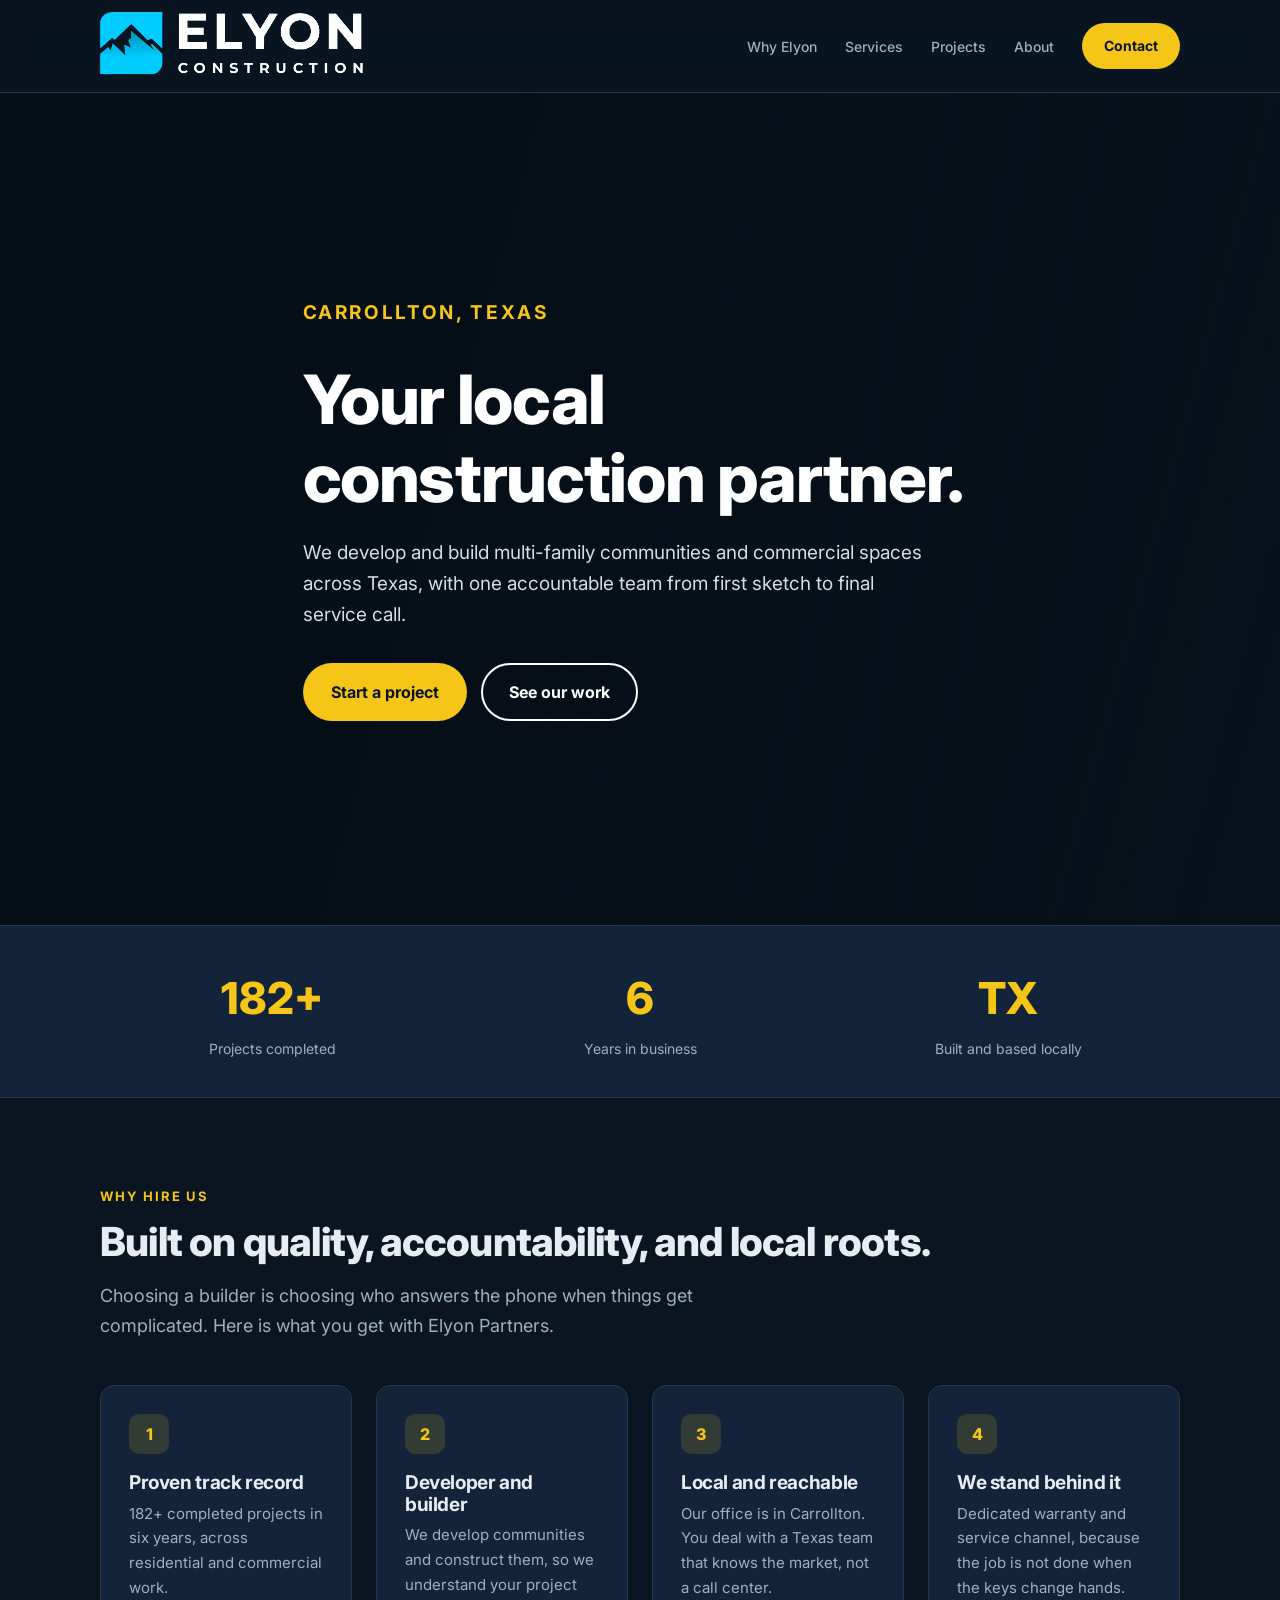
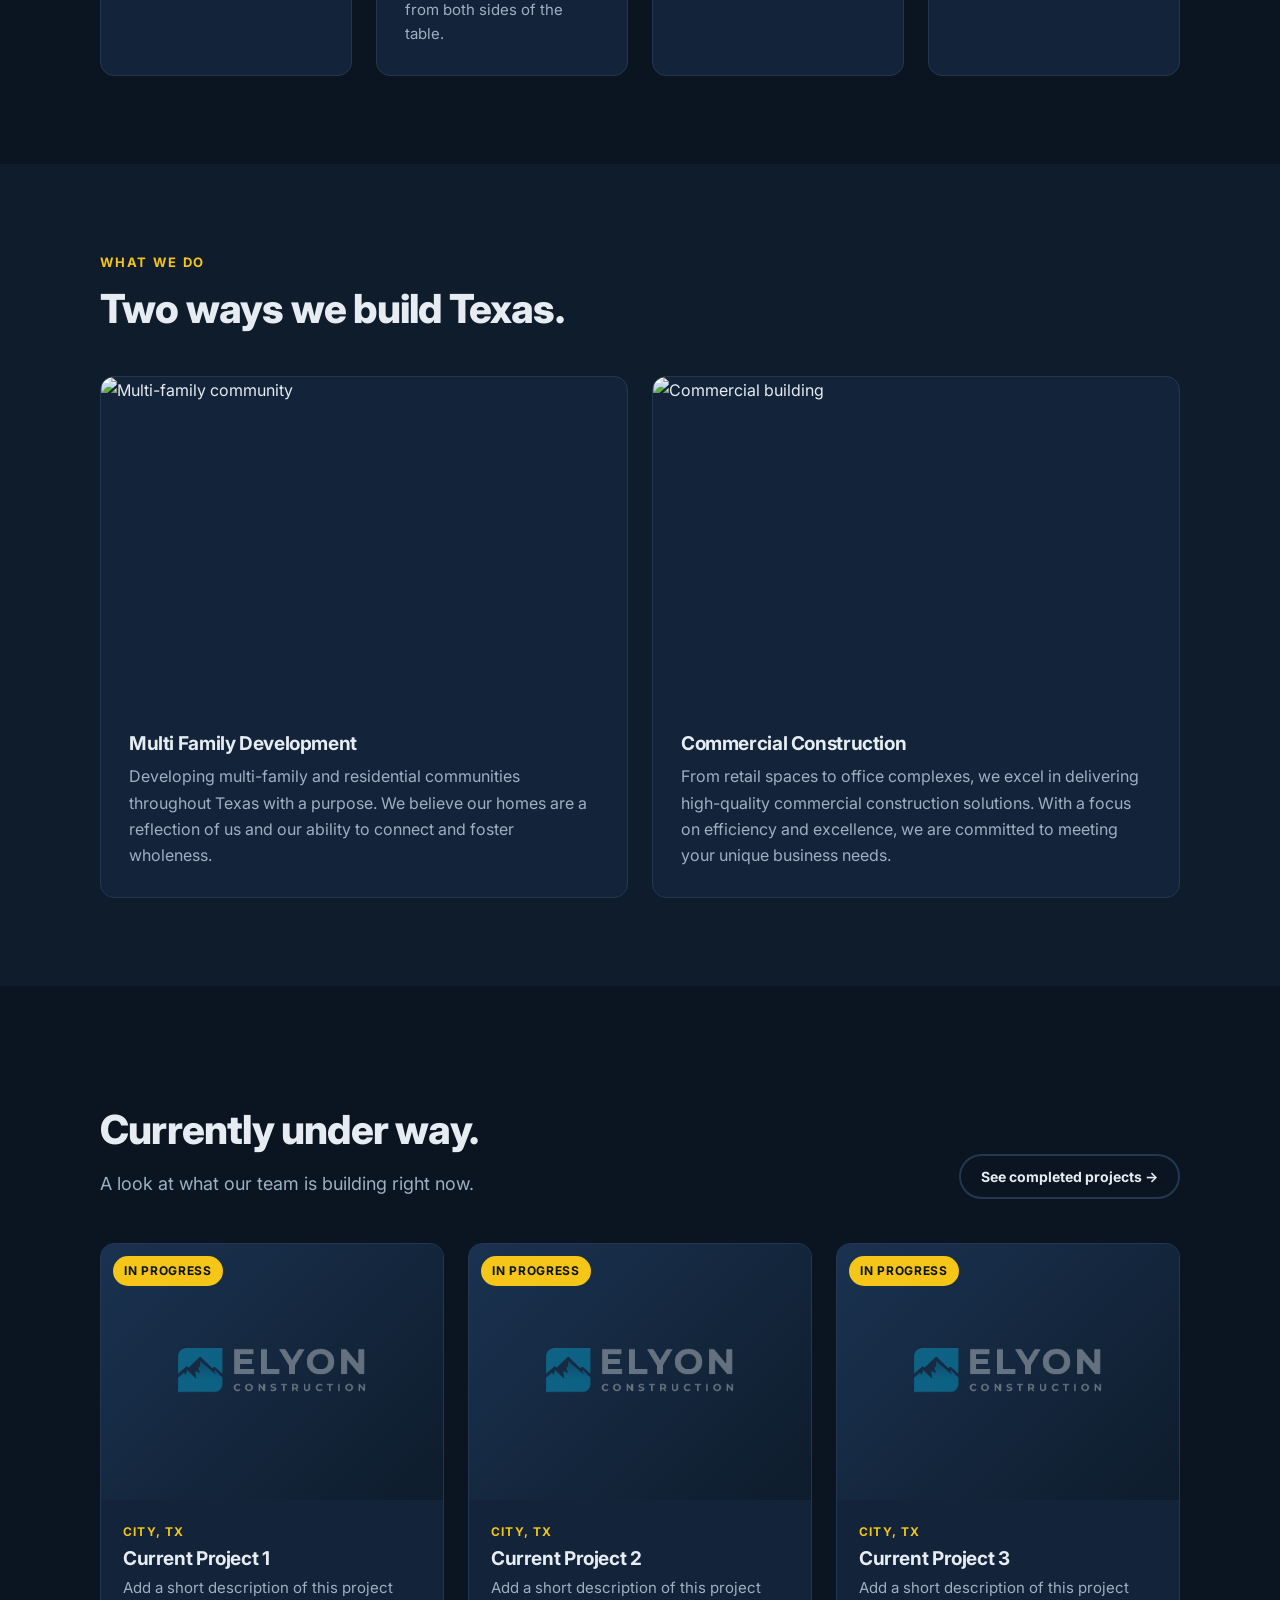
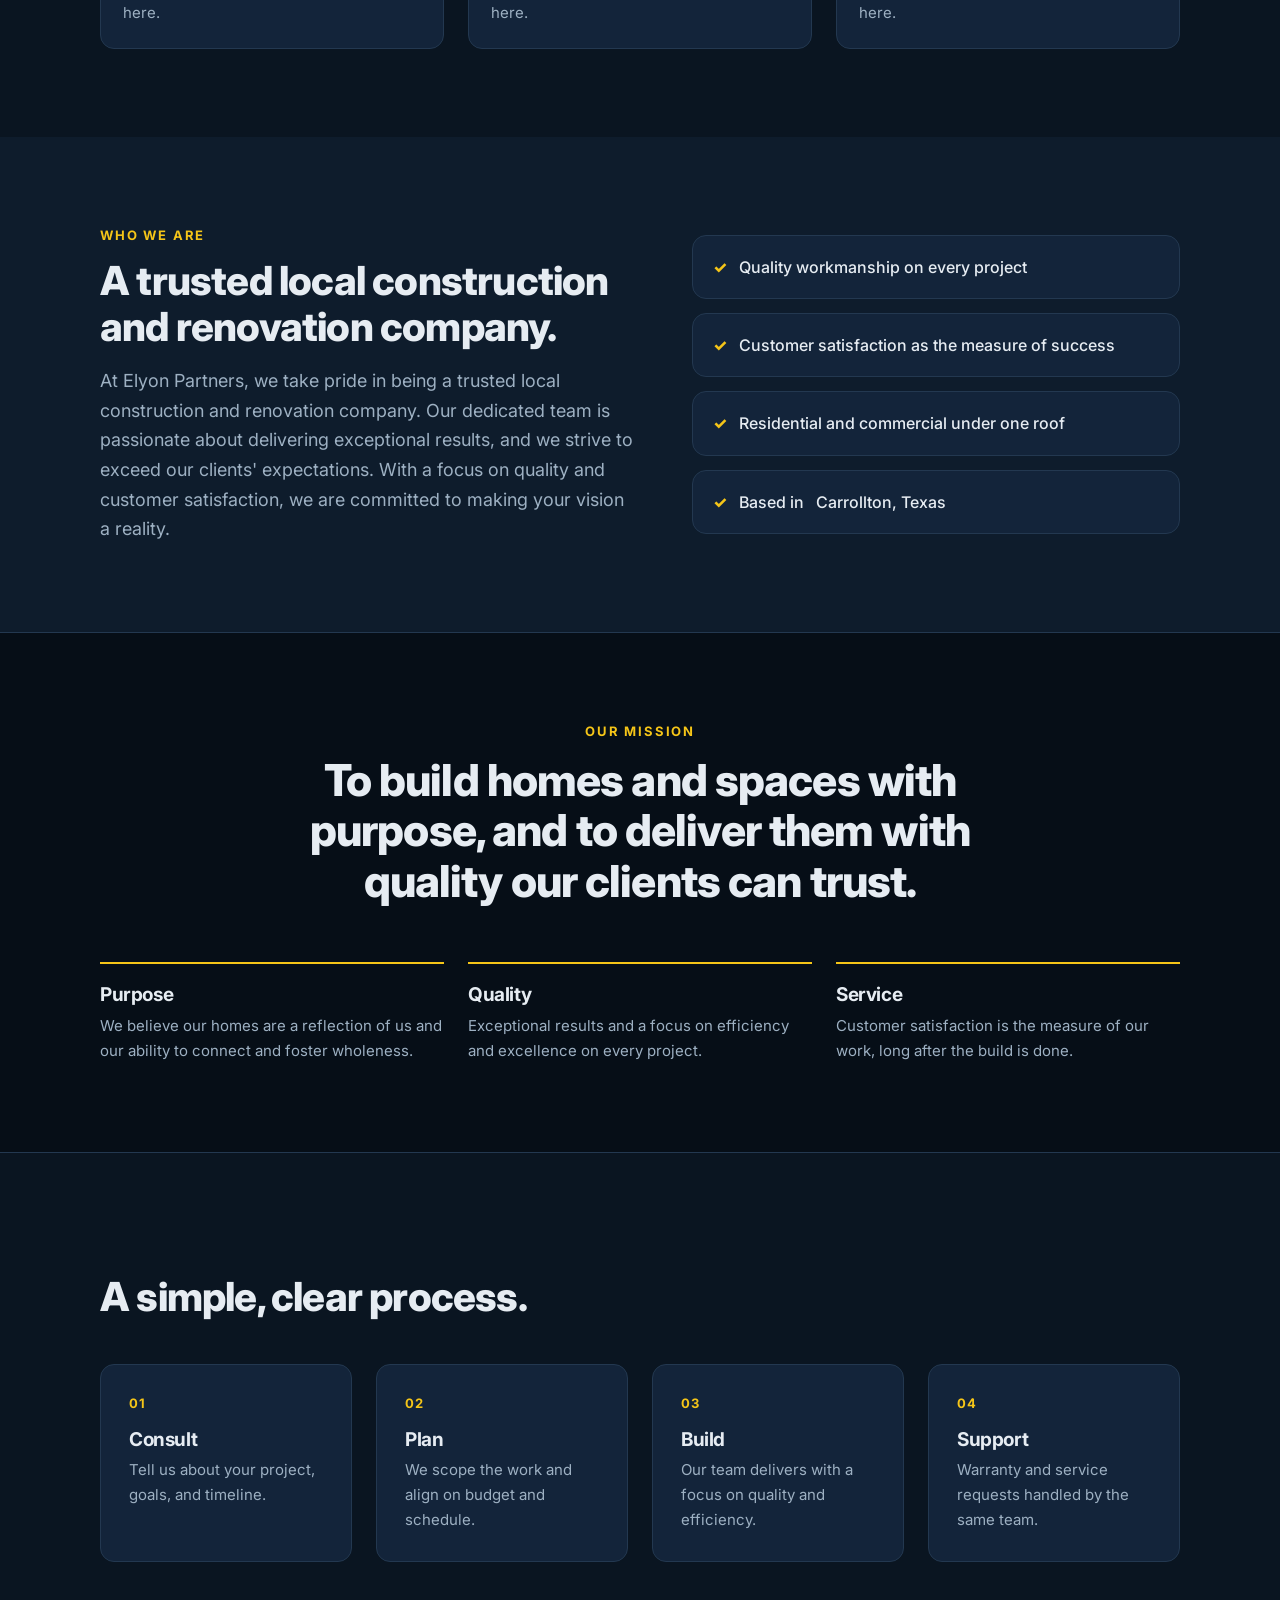
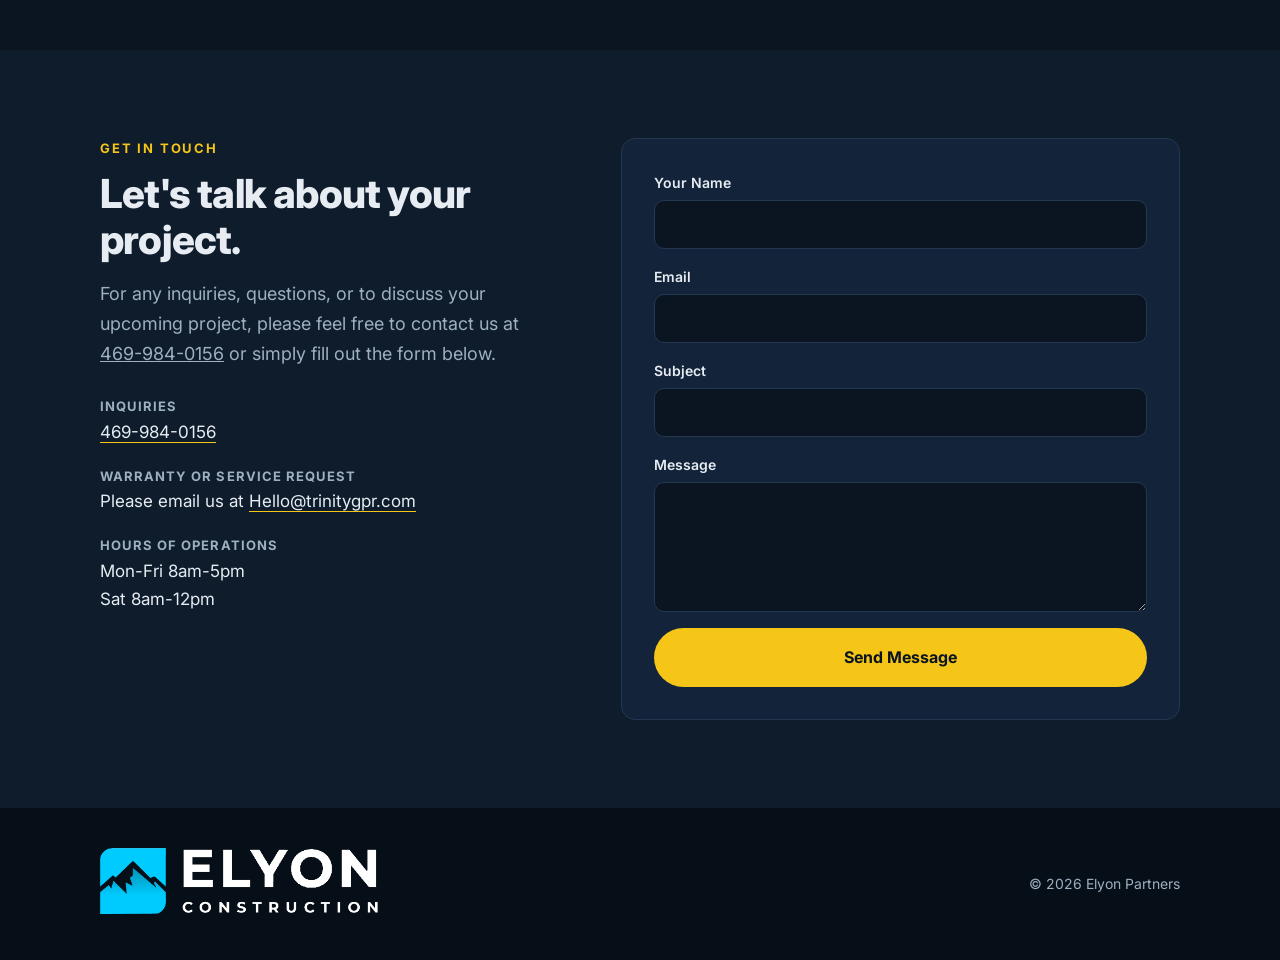
==== index.html @ ded453ad "Add files via upload" ====
<!doctype html>
<html lang="en">
<head>
<meta charset="utf-8">
<meta name="viewport" content="width=device-width, initial-scale=1">
<title>Elyon Partners | Plano, TX</title>
<meta name="description" content="Elyon Partners builds and develops multi-family communities and commercial projects across Texas. Local, accountable, and hands-on from first sketch to final service call.">
<link rel="preconnect" href="https://fonts.googleapis.com">
<link rel="preconnect" href="https://fonts.gstatic.com" crossorigin>
<link href="https://fonts.googleapis.com/css2?family=Inter:wght@400;500;600;700;800&display=swap" rel="stylesheet">
<link rel="stylesheet" href="styles.css">
</head>
<body>
<script>document.documentElement.classList.add("js")</script>

<header>
  <nav class="wrap" aria-label="Main">
    <a class="logo" href="#top"><img src="logo.png" alt="Elyon Partners"></a>
    <ul>
      <li><a href="#why">Why Elyon</a></li>
      <li><a href="#services">Services</a></li>
      <li><a href="#projects">Projects</a></li>
      <li><a href="#about">About</a></li>
      <li><a class="btn btn-primary" href="#contact">Contact</a></li>
    </ul>
  </nav>
</header>

<main id="top">
  <section class="hero" aria-labelledby="h1">
    <div class="wrap">
      <p class="eyebrow" style="color:var(--accent)"><span data-site="location">Carrollton, Texas</span></p>
      <h1 id="h1">Your local construction partner.</h1>
      <p>We develop and build multi-family communities and commercial spaces across Texas, with one accountable team from first sketch to final service call.</p>
      <div class="btns">
        <a class="btn btn-primary" href="#contact">Start a project</a>
        <a class="btn btn-ghost" href="#projects">See our work</a>
      </div>
    </div>
  </section>

  <div class="stats">
    <div class="wrap">
      <div><b data-count="182" data-suffix="+">182+</b><span>Projects completed</span></div>
      <div><b data-count="6">6</b><span>Years in business</span></div>
      <div><b>TX</b><span>Built and based locally</span></div>
    </div>
  </div>

  <section id="why" aria-labelledby="why-h">
    <div class="wrap">
      <p class="eyebrow reveal">Why hire us</p>
      <h2 class="reveal" id="why-h">Built on quality, accountability, and local roots.</h2>
      <p class="lead reveal">Choosing a builder is choosing who answers the phone when things get complicated. Here is what you get with Elyon Partners.</p>
      <div class="grid g4">
        <article class="card reveal"><div class="n">1</div><h3>Proven track record</h3><p>182+ completed projects in six years, across residential and commercial work.</p></article>
        <article class="card reveal"><div class="n">2</div><h3>Developer and builder</h3><p>We develop communities and construct them, so we understand your project from both sides of the table.</p></article>
        <article class="card reveal"><div class="n">3</div><h3>Local and reachable</h3><p>Our office is in <span data-site="city">Carrollton</span>. You deal with a Texas team that knows the market, not a call center.</p></article>
        <article class="card reveal"><div class="n">4</div><h3>We stand behind it</h3><p>Dedicated warranty and service channel, because the job is not done when the keys change hands.</p></article>
      </div>
    </div>
  </section>

  <section id="services" class="soft" aria-labelledby="svc-h">
    <div class="wrap">
      <p class="eyebrow reveal">What we do</p>
      <h2 class="reveal" id="svc-h">Two ways we build Texas.</h2>
      <div class="grid g2">
        <article class="svc reveal">
          <figure><img src="images/service-multifamily.jpg" alt="Multi-family community" loading="lazy"></figure>
          <div><h3>Multi Family Development</h3><p>Developing multi-family and residential communities throughout Texas with a purpose. We believe our homes are a reflection of us and our ability to connect and foster wholeness.</p></div>
        </article>
        <article class="svc reveal">
          <figure><img src="images/service-commercial.jpg" alt="Commercial building" loading="lazy"></figure>
          <div><h3>Commercial Construction</h3><p>From retail spaces to office complexes, we excel in delivering high-quality commercial construction solutions. With a focus on efficiency and excellence, we are committed to meeting your unique business needs.</p></div>
        </article>
      </div>
    </div>
  </section>

  <section id="projects" aria-labelledby="proj-h">
    <div class="wrap">
      <div class="sec-head">
        <div>
          <p class="eyebrow reveal">Our projects</p>
          <h2 class="reveal" id="proj-h">Currently under way.</h2>
          <p class="lead reveal">A look at what our team is building right now.</p>
        </div>
        <a class="btn btn-sm reveal" href="projects.html">See completed projects &rarr;</a>
      </div>
      <div class="proj-grid" id="current-projects"></div>
    </div>
  </section>

  <section id="about" class="soft" aria-labelledby="about-h">
    <div class="wrap about">
      <div>
        <p class="eyebrow reveal">Who we are</p>
        <h2 class="reveal" id="about-h">A trusted local construction and renovation company.</h2>
        <p class="lead reveal">At Elyon Partners, we take pride in being a trusted local construction and renovation company. Our dedicated team is passionate about delivering exceptional results, and we strive to exceed our clients' expectations. With a focus on quality and customer satisfaction, we are committed to making your vision a reality.</p>
      </div>
      <ul class="checks reveal">
        <li>Quality workmanship on every project</li>
        <li>Customer satisfaction as the measure of success</li>
        <li>Residential and commercial under one roof</li>
        <li>Based in <span data-site="location">Carrollton, Texas</span></li>
      </ul>
    </div>
  </section>

  <!-- DRAFT mission copy: replace with Elyon Partners' real mission statement -->
  <section id="mission" class="mission" aria-labelledby="mission-h">
    <div class="wrap">
      <p class="eyebrow reveal">Our mission</p>
      <h2 class="reveal" id="mission-h">To build homes and spaces with purpose, and to deliver them with quality our clients can trust.</h2>
      <div class="grid g3 values">
        <article class="reveal"><h3>Purpose</h3><p>We believe our homes are a reflection of us and our ability to connect and foster wholeness.</p></article>
        <article class="reveal"><h3>Quality</h3><p>Exceptional results and a focus on efficiency and excellence on every project.</p></article>
        <article class="reveal"><h3>Service</h3><p>Customer satisfaction is the measure of our work, long after the build is done.</p></article>
      </div>
    </div>
  </section>

  <section aria-labelledby="proc-h">
    <div class="wrap">
      <p class="eyebrow reveal">How it works</p>
      <h2 class="reveal" id="proc-h">A simple, clear process.</h2>
      <div class="grid g4 steps">
        <article class="card reveal"><h3>Consult</h3><p>Tell us about your project, goals, and timeline.</p></article>
        <article class="card reveal"><h3>Plan</h3><p>We scope the work and align on budget and schedule.</p></article>
        <article class="card reveal"><h3>Build</h3><p>Our team delivers with a focus on quality and efficiency.</p></article>
        <article class="card reveal"><h3>Support</h3><p>Warranty and service requests handled by the same team.</p></article>
      </div>
    </div>
  </section>

  <section id="contact" class="soft" aria-labelledby="c-h">
    <div class="wrap contact">
      <div>
        <p class="eyebrow reveal">Get in touch</p>
        <h2 class="reveal" id="c-h">Let's talk about your project.</h2>
        <p class="lead reveal">For any inquiries, questions, or to discuss your upcoming project, please feel free to contact us at <a data-site="phone" href="tel:+14699840156">469-984-0156</a> or simply fill out the form below.</p>
        <dl class="reveal">
          <div><dt>Inquiries</dt><dd><a data-site="phone" href="tel:+14699840156">469-984-0156</a></dd></div>
          <div><dt>Warranty or Service Request</dt><dd>Please email us at <a data-site="email" href="mailto:Hello@trinitygpr.com">Hello@trinitygpr.com</a></dd></div>
          <div><dt>Hours of Operations</dt><dd data-site="hours">Mon-Fri 8am-5pm<br>Sat 8am-12pm</dd></div>
        </dl>
      </div>
      <!-- ponytail: mailto form for local preview; swap for a real endpoint when hosted -->
      <form class="reveal" action="mailto:Hello@trinitygpr.com" method="post" enctype="text/plain">
        <label>Your Name<input name="name" required autocomplete="name"></label>
        <label>Email<input name="email" type="email" required autocomplete="email"></label>
        <label>Subject<input name="subject"></label>
        <label>Message<textarea name="message" required></textarea></label>
        <button class="btn btn-primary" type="submit">Send Message</button>
      </form>
    </div>
  </section>
</main>

<footer>
  <div class="wrap">
    <a href="#top"><img src="logo.png" alt="Elyon Partners"></a>
    <span>© <span id="y"></span> Elyon Partners</span>
  </div>
</footer>
<script src="site-config.js"></script>
<script src="projects-data.js"></script>
<script src="site.js"></script>
</body>
</html>
---- styles.css ----
:root{
  --ink:#e6ecf2; --ink-2:#9db0c2; --line:#233850; --bg:#0a1521; --soft:#0e1c2c; --card:#13243a;
  --deep:#060e17; --on-accent:#0a1521;
  --accent:#f5c518; --accent-ink:#f5c518; --accent-hover:#ffd84d; --radius:14px; --max:1120px;
  color-scheme:dark;
}
*{box-sizing:border-box;margin:0}
html{scroll-behavior:smooth;scroll-padding-top:72px}
body{font:16px/1.65 Inter,system-ui,sans-serif;color:var(--ink);background:var(--bg);-webkit-font-smoothing:antialiased}
img{display:block;max-width:100%}
a{color:inherit}
.wrap{max-width:var(--max);margin:0 auto;padding:0 20px}
section{padding:88px 0}
.eyebrow{font-size:13px;font-weight:700;letter-spacing:.14em;text-transform:uppercase;color:var(--accent-ink);margin-bottom:12px}
h1,h2,h3{line-height:1.15;letter-spacing:-.02em}
h2{font-size:clamp(28px,4vw,40px);font-weight:800;margin-bottom:16px}
h3{font-size:19px;font-weight:700;margin-bottom:8px}
.lead{font-size:18px;color:var(--ink-2);max-width:60ch}
.btn{display:inline-block;padding:14px 26px;border-radius:999px;font-weight:700;text-decoration:none;border:2px solid transparent;transition:transform .2s,background .2s,color .2s,box-shadow .2s}
.btn:hover{transform:translateY(-2px)}
.btn-primary{background:var(--accent);color:var(--on-accent)}
.btn-primary:hover{background:var(--accent-hover);box-shadow:0 8px 24px rgba(245,197,24,.25)}
.btn-ghost{border-color:#fff;color:#fff}
.btn-ghost:hover{background:#fff;color:var(--on-accent)}
:focus-visible{outline:3px solid var(--accent);outline-offset:3px}

/* nav */
header{position:sticky;top:0;z-index:10;background:rgba(10,21,33,.85);backdrop-filter:blur(10px);border-bottom:1px solid var(--line);transition:transform .35s cubic-bezier(.2,.7,.2,1)}
header.hide{transform:translateY(-100%)}
nav{display:flex;align-items:center;justify-content:space-between;height:92px}
.logo img{height:68px;width:auto}
nav ul{display:flex;gap:28px;list-style:none;padding:0;align-items:center}
nav ul a{text-decoration:none;font-size:14px;font-weight:500;color:var(--ink-2)}
nav ul a:hover{color:var(--ink)}
nav .btn{padding:9px 20px;font-size:14px;color:var(--on-accent)}
nav ul a:not(.btn){position:relative}
nav ul a:not(.btn)::after{content:"";position:absolute;left:0;right:0;bottom:-6px;height:2px;background:var(--accent);transform:scaleX(0);transform-origin:left;transition:transform .25s}
nav ul a:not(.btn):hover::after{transform:scaleX(1)}

/* hero */
.hero{position:relative;isolation:isolate;overflow:hidden;color:#fff;padding:0;min-height:calc(100vh - 68px);display:flex;align-items:center}
.hero::before{content:"";position:absolute;inset:0;z-index:-1;
  background:linear-gradient(105deg,rgba(6,14,23,.94) 30%,rgba(6,14,23,.55)),url("images/hero.jpg") center/cover;
  animation:kenburns 24s ease-out forwards}
@keyframes kenburns{from{transform:scale(1.12)}to{transform:scale(1)}}
@keyframes rise{from{opacity:0;transform:translateY(28px)}to{opacity:1;transform:none}}
.hero .wrap>*{animation:rise .9s cubic-bezier(.2,.7,.2,1) both}
.hero .wrap>:nth-child(2){animation-delay:.12s}
.hero .wrap>:nth-child(3){animation-delay:.26s}
.hero .wrap>:nth-child(4){animation-delay:.4s}
.hero .wrap{padding-top:96px;padding-bottom:96px}
.hero h1{font-size:clamp(38px,6.5vw,68px);font-weight:800;max-width:15ch;margin-bottom:20px}
.hero p{font-size:19px;max-width:52ch;color:#d5dde5;margin-bottom:32px}
.hero .btns{display:flex;gap:14px;flex-wrap:wrap}

/* stats strip */
.stats{background:var(--card);border-block:1px solid var(--line);color:#fff;padding:36px 0}
.stats .wrap{display:grid;grid-template-columns:repeat(3,1fr);gap:24px;text-align:center}
.stats b{display:block;font-size:clamp(30px,4vw,44px);font-weight:800;color:var(--accent)}
.stats span{font-size:14px;color:var(--ink-2)}

/* why */
.grid{display:grid;gap:24px;margin-top:44px}
.g4{grid-template-columns:repeat(4,1fr)}
.g3{grid-template-columns:repeat(3,1fr)}
.g2{grid-template-columns:repeat(2,1fr)}
.card{border:1px solid var(--line);border-radius:var(--radius);padding:28px;background:var(--card)}
.card,.svc{transition:transform .3s,border-color .3s,box-shadow .3s}
.card:hover,.svc:hover{transform:translateY(-6px);border-color:var(--accent);box-shadow:0 18px 40px rgba(0,0,0,.35)}
.card .n{display:grid;place-items:center;width:40px;height:40px;border-radius:10px;background:rgba(245,197,24,.14);color:var(--accent);font-weight:800;margin-bottom:18px;transition:transform .3s}
.card:hover .n{transform:rotate(-8deg) scale(1.1)}
.card p{color:var(--ink-2);font-size:15px}

/* services */
.soft{background:var(--soft)}
.svc{border-radius:var(--radius);overflow:hidden;background:var(--card);border:1px solid var(--line)}
.svc figure,.svc img{width:100%;aspect-ratio:16/10;object-fit:cover;transition:transform .6s}
.svc:hover img{transform:scale(1.06)}
.svc div{padding:28px}
.svc p{color:var(--ink-2)}

/* projects */

/* projects */
.sec-head{display:flex;justify-content:space-between;align-items:flex-end;gap:20px;flex-wrap:wrap}
.btn-sm{padding:9px 20px;font-size:14px;border-color:var(--line);color:var(--ink)}
.btn-sm:hover{border-color:var(--accent);color:var(--accent);background:transparent}
.pcard{display:flex;flex-direction:column;border:1px solid var(--line);border-radius:var(--radius);overflow:hidden;background:var(--card);transition:transform .3s,border-color .3s,box-shadow .3s}
.pcard:hover{transform:translateY(-6px);border-color:var(--accent);box-shadow:0 18px 40px rgba(0,0,0,.35)}
.pimg{position:relative;aspect-ratio:4/3;overflow:hidden;background:linear-gradient(135deg,#1a3250,#0e1c2c)}
.pimg img{width:100%;height:100%;object-fit:cover;transition:transform .6s}
.pcard:hover .pimg img{transform:scale(1.06)}
.pimg.ph{display:grid;place-items:center}
.pimg.ph img{width:55%;height:auto;opacity:.35;object-fit:contain}
.badge{position:absolute;top:12px;left:12px;font-size:12px;font-weight:700;letter-spacing:.06em;text-transform:uppercase;padding:5px 11px;border-radius:999px;background:var(--accent);color:var(--on-accent)}
.badge.done{background:rgba(10,21,33,.85);color:var(--ink);border:1px solid var(--line)}
.pbody{padding:22px;display:grid;gap:6px}
.pbody h3{margin:0}
.ploc{font-size:12px;font-weight:700;letter-spacing:.1em;text-transform:uppercase;color:var(--accent)}
.pbody p{color:var(--ink-2);font-size:15px}
.proj-grid{margin-top:44px;display:grid;gap:24px;grid-template-columns:repeat(3,1fr)}
.proj-grid.four{grid-template-columns:repeat(4,1fr)}
.page-hero{padding:72px 0 0}
.back{display:inline-block;margin-bottom:24px;font-size:14px;font-weight:600;color:var(--ink-2);text-decoration:none}
.back:hover{color:var(--accent)}

/* about */
.about{display:grid;grid-template-columns:1.1fr 1fr;gap:56px;align-items:center}
.about p+p{margin-top:16px}
.checks{list-style:none;padding:0;display:grid;gap:14px}
.checks li{display:flex;gap:12px;padding:18px 20px;border:1px solid var(--line);border-radius:var(--radius);background:var(--card);font-weight:500}
.checks li::before{content:"✓";color:var(--accent-ink);font-weight:800}

/* mission */
.mission{background:var(--deep);border-block:1px solid var(--line);text-align:center}
.mission h2{max-width:24ch;margin:0 auto;font-size:clamp(26px,4vw,44px)}
.values{text-align:left;margin-top:56px}
.values article{padding-top:20px;border-top:2px solid var(--accent)}
.values p{color:var(--ink-2);font-size:15px}

/* process */
.steps{counter-reset:s}
.steps .card::before{counter-increment:s;content:"0" counter(s);display:block;font-size:13px;font-weight:700;color:var(--accent-ink);letter-spacing:.1em;margin-bottom:14px}

/* contact */
.contact{display:grid;grid-template-columns:1fr 1.2fr;gap:56px}
.contact dl{margin-top:28px;display:grid;gap:20px}
.contact dt{font-size:13px;font-weight:700;letter-spacing:.08em;text-transform:uppercase;color:var(--ink-2)}
.contact dd{font-size:17px}
.contact dd a{text-decoration:none;border-bottom:1px solid var(--accent)}
form{display:grid;gap:16px;padding:32px;border:1px solid var(--line);border-radius:var(--radius);background:var(--card)}
label{font-size:14px;font-weight:600;display:grid;gap:6px}
input,textarea{font:inherit;color:var(--ink);background:var(--bg);padding:12px 14px;border:1px solid var(--line);border-radius:10px;width:100%;transition:border-color .2s,box-shadow .2s}
input:focus,textarea:focus{outline:none;border-color:var(--accent);box-shadow:0 0 0 3px rgba(245,197,24,.2)}
textarea{min-height:130px;resize:vertical}
form button{cursor:pointer;font:inherit;font-weight:600}

footer{background:var(--deep);color:var(--ink-2);padding:40px 0;font-size:14px}

/* scroll reveal (only when JS is on) */
.js .reveal{opacity:0;transform:translateY(32px);transition:opacity .8s cubic-bezier(.2,.7,.2,1),transform .8s cubic-bezier(.2,.7,.2,1)}
.js .reveal.in{opacity:1;transform:none}
.js .card.reveal.in,.js .svc.reveal.in,.js .pcard.reveal.in{transition:opacity .8s,transform .3s,border-color .3s,box-shadow .3s}
.js .card.reveal.in:hover,.js .svc.reveal.in:hover,.js .pcard.reveal.in:hover{transition-delay:0s!important}
footer .wrap{display:flex;justify-content:space-between;align-items:center;flex-wrap:wrap;gap:16px}
footer img{height:72px;width:auto}

@media(max-width:900px){
  .g4,.proj-grid,.proj-grid.four{grid-template-columns:repeat(2,1fr)}
  .g3{grid-template-columns:1fr}
  .about,.contact{grid-template-columns:1fr;gap:36px}
}
@media(max-width:640px){
  section{padding:64px 0}
  nav ul li:not(:last-child){display:none}
  .g4,.g2,.proj-grid,.proj-grid.four{grid-template-columns:1fr}
}
@media(prefers-reduced-motion:reduce){
  html{scroll-behavior:auto}
  *,*::before,*::after{animation:none!important;transition:none!important}
  .js .reveal{opacity:1;transform:none}
}
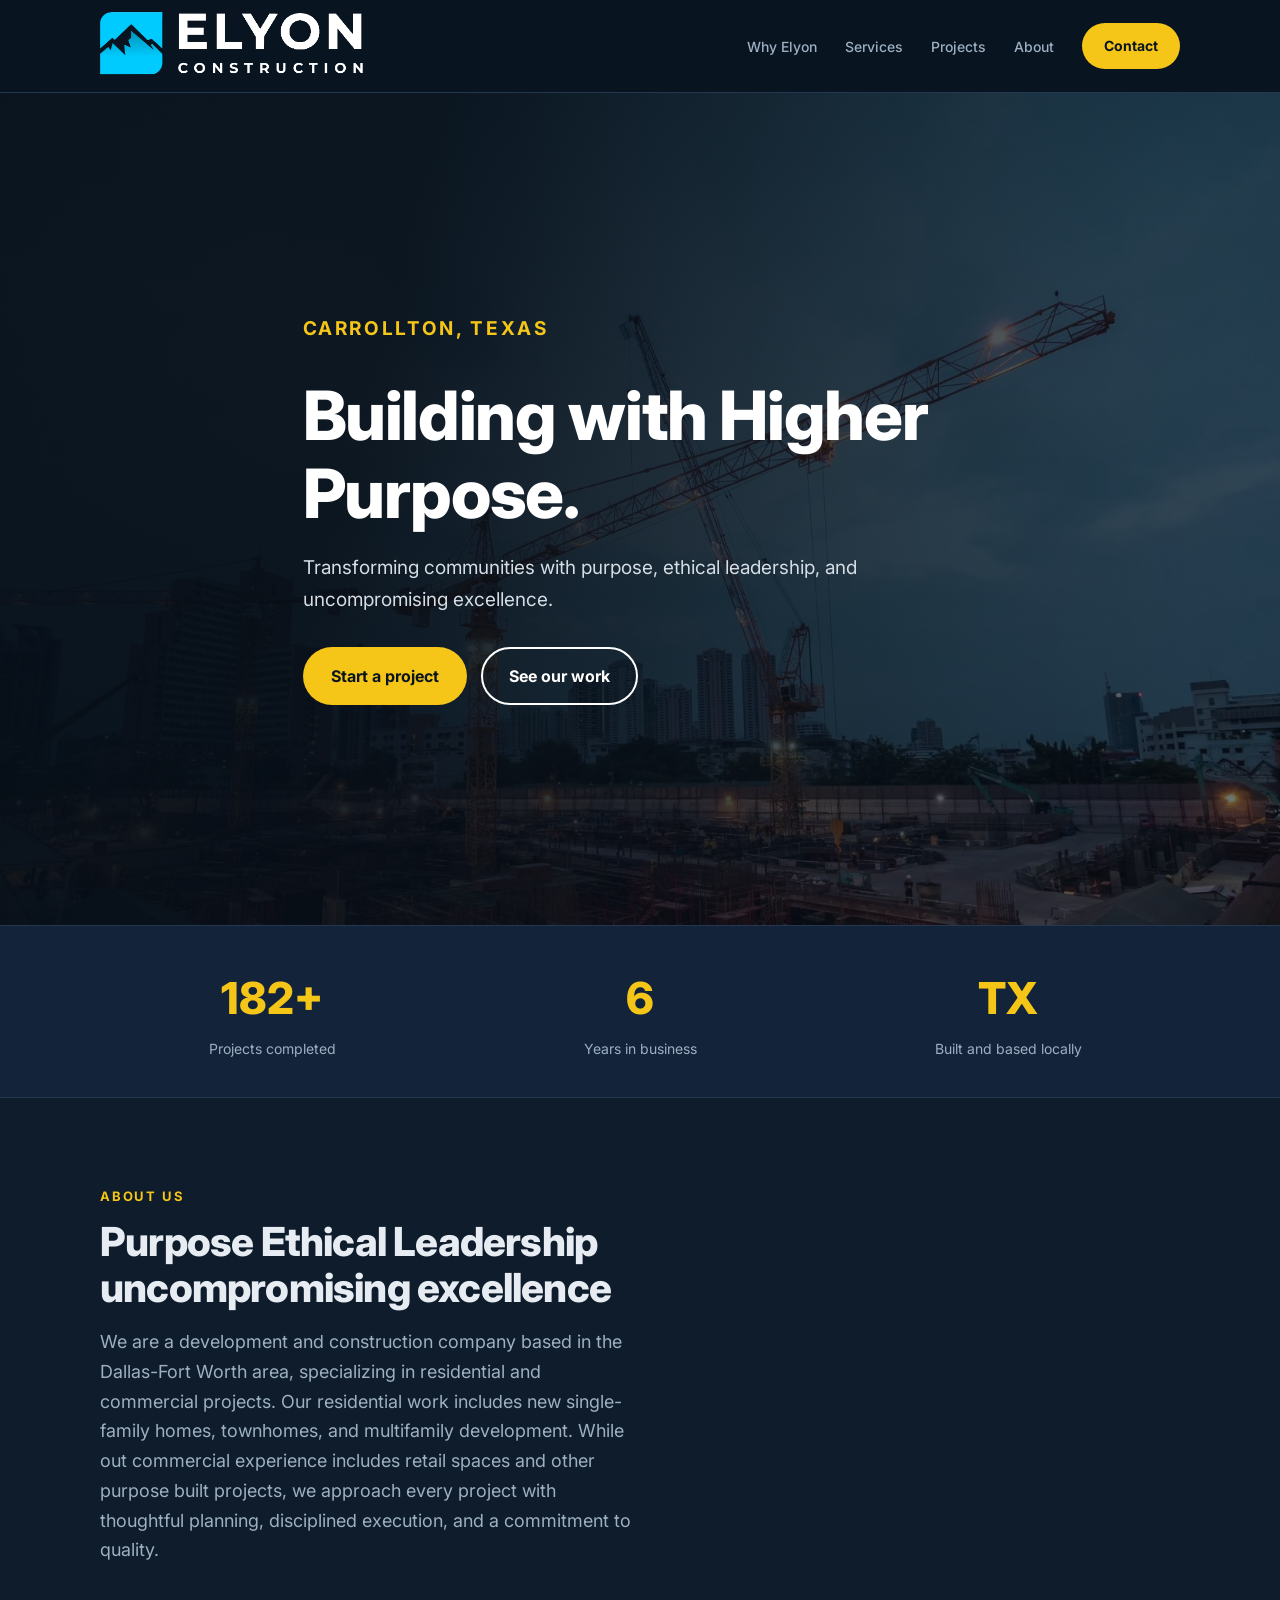
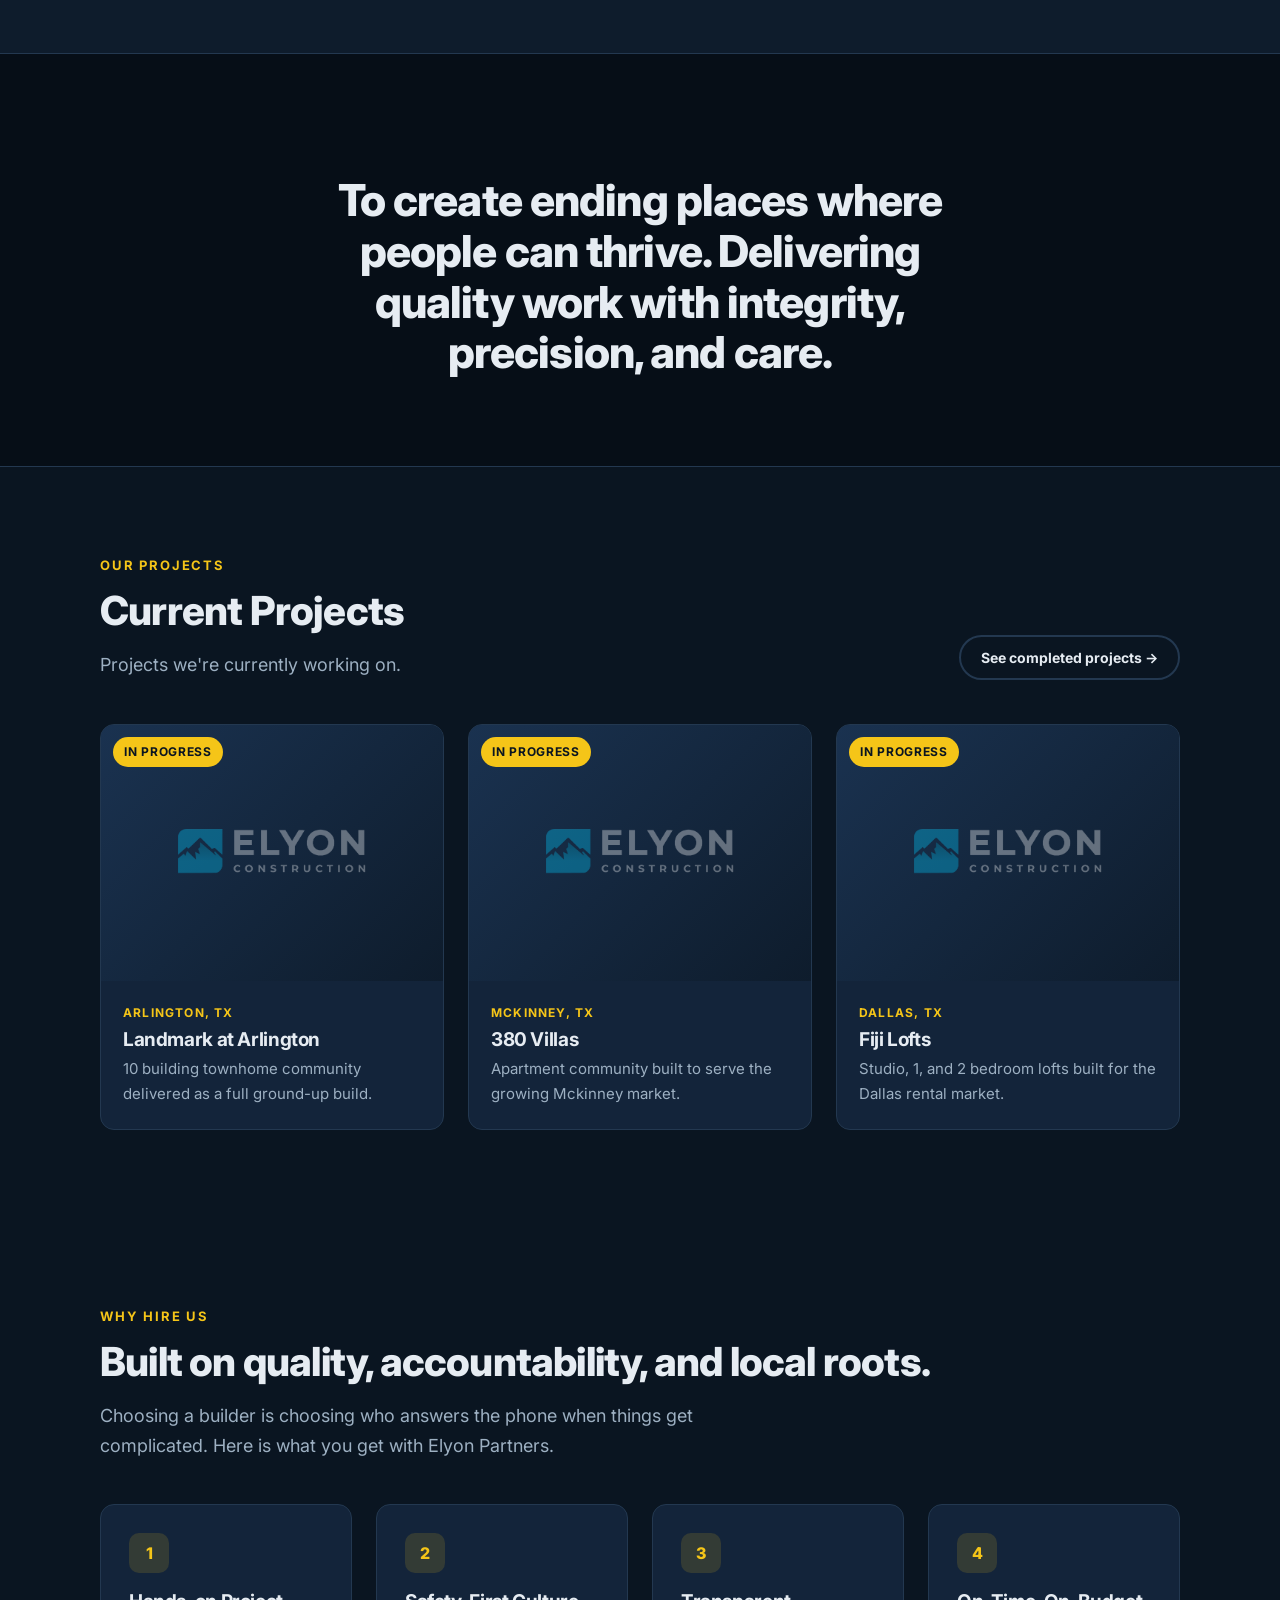
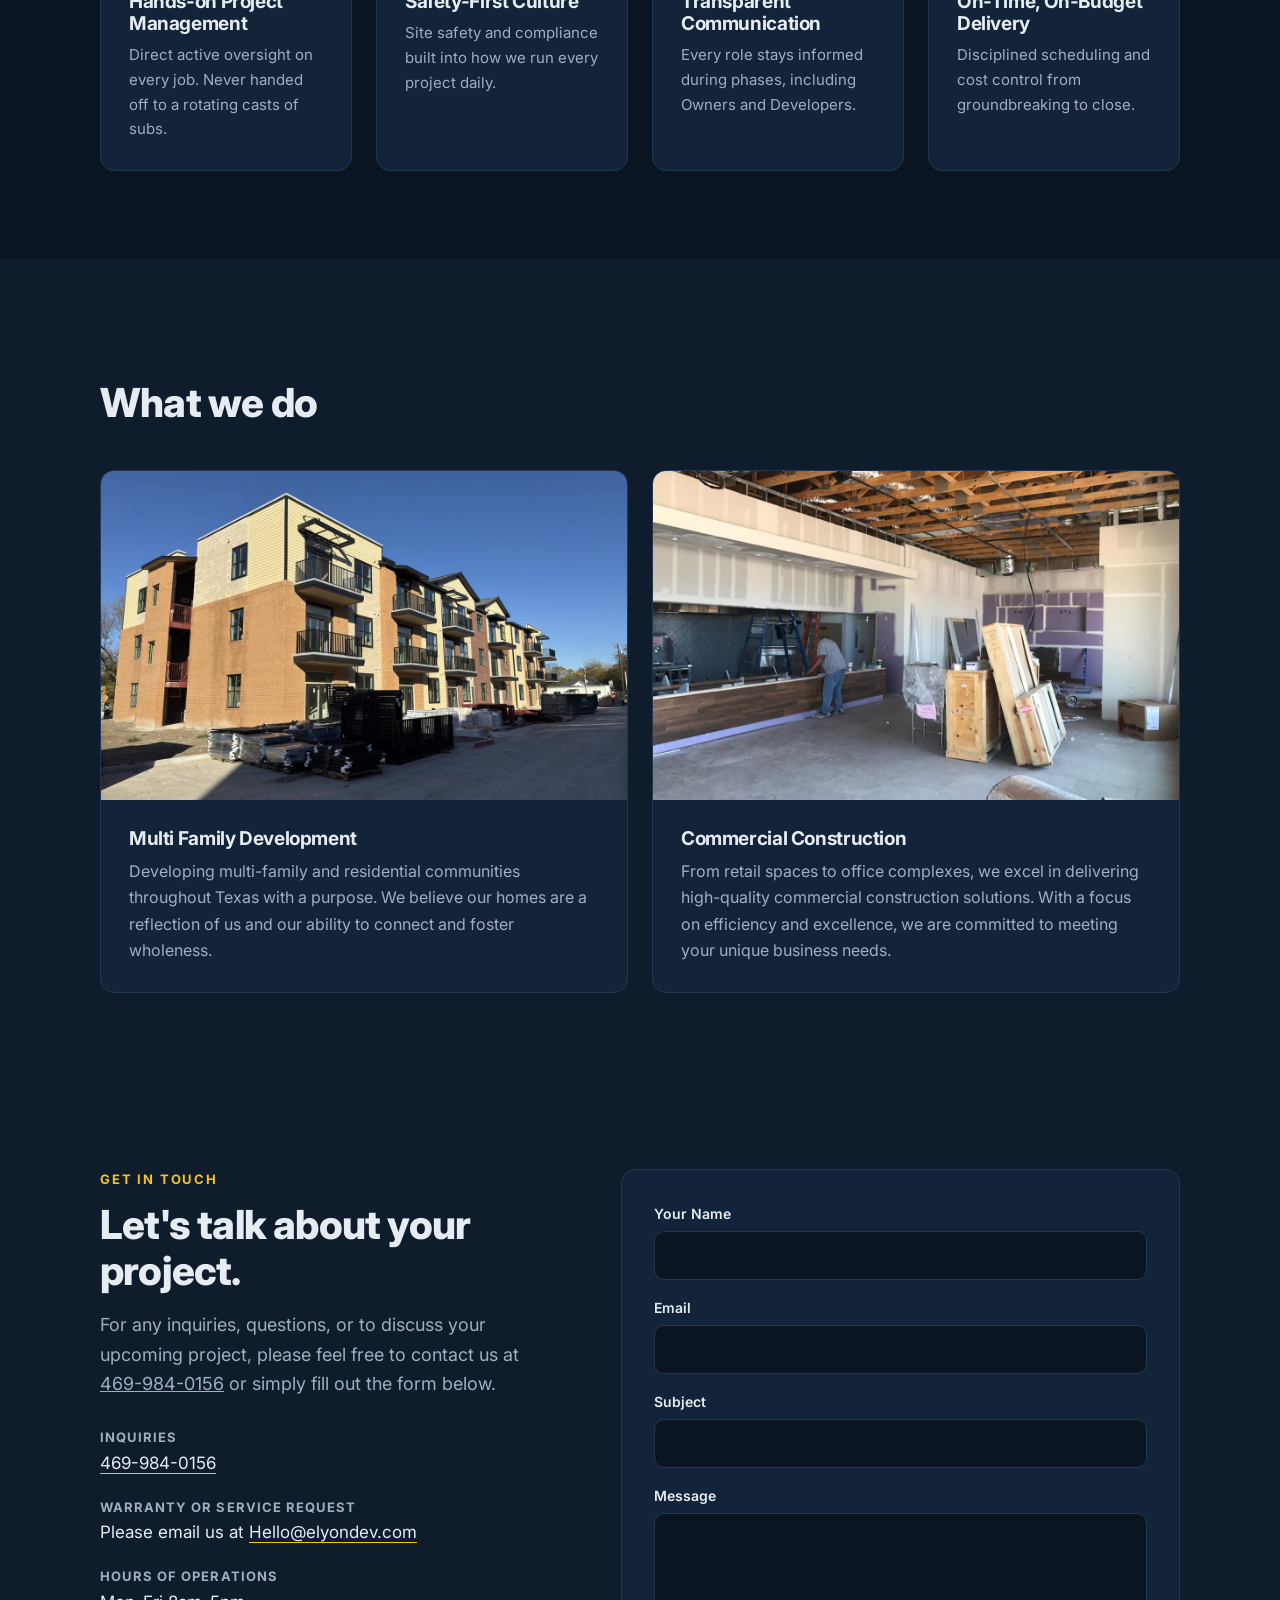
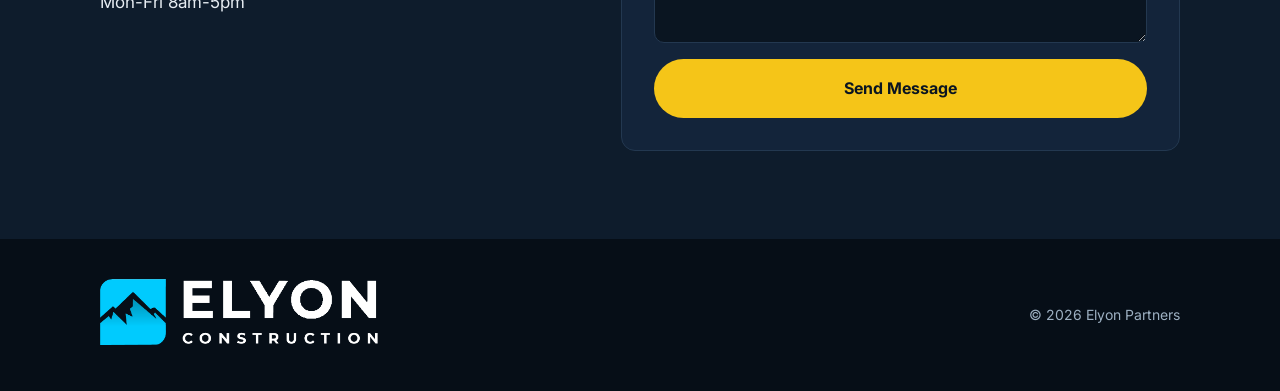
==== commit 0739df27: "everything brahhhhh" ====
--- a/index.html
+++ b/index.html
@@ -3,7 +3,7 @@
 <head>
 <meta charset="utf-8">
 <meta name="viewport" content="width=device-width, initial-scale=1">
-<title>Elyon Partners | Plano, TX</title>
+<title>Elyon Partners | Carrollton, TX</title>
 <meta name="description" content="Elyon Partners builds and develops multi-family communities and commercial projects across Texas. Local, accountable, and hands-on from first sketch to final service call.">
 <link rel="preconnect" href="https://fonts.googleapis.com">
 <link rel="preconnect" href="https://fonts.gstatic.com" crossorigin>
@@ -15,7 +15,7 @@
 
 <header>
   <nav class="wrap" aria-label="Main">
-    <a class="logo" href="#top"><img src="logo.png" alt="Elyon Partners"></a>
+    <a class="logo" href="#top"><img src="photos/logo.png" alt="Elyon Partners"></a>
     <ul>
       <li><a href="#why">Why Elyon</a></li>
       <li><a href="#services">Services</a></li>
@@ -30,8 +30,8 @@
   <section class="hero" aria-labelledby="h1">
     <div class="wrap">
       <p class="eyebrow" style="color:var(--accent)"><span data-site="location">Carrollton, Texas</span></p>
-      <h1 id="h1">Your local construction partner.</h1>
-      <p>We develop and build multi-family communities and commercial spaces across Texas, with one accountable team from first sketch to final service call.</p>
+      <h1 id="h1">Building with Higher Purpose.</h1>
+      <p>Transforming communities with purpose, ethical leadership, and uncompromising excellence.</p>
       <div class="btns">
         <a class="btn btn-primary" href="#contact">Start a project</a>
         <a class="btn btn-ghost" href="#projects">See our work</a>
@@ -47,34 +47,21 @@
     </div>
   </div>
 
-  <section id="why" aria-labelledby="why-h">
-    <div class="wrap">
-      <p class="eyebrow reveal">Why hire us</p>
-      <h2 class="reveal" id="why-h">Built on quality, accountability, and local roots.</h2>
-      <p class="lead reveal">Choosing a builder is choosing who answers the phone when things get complicated. Here is what you get with Elyon Partners.</p>
-      <div class="grid g4">
-        <article class="card reveal"><div class="n">1</div><h3>Proven track record</h3><p>182+ completed projects in six years, across residential and commercial work.</p></article>
-        <article class="card reveal"><div class="n">2</div><h3>Developer and builder</h3><p>We develop communities and construct them, so we understand your project from both sides of the table.</p></article>
-        <article class="card reveal"><div class="n">3</div><h3>Local and reachable</h3><p>Our office is in <span data-site="city">Carrollton</span>. You deal with a Texas team that knows the market, not a call center.</p></article>
-        <article class="card reveal"><div class="n">4</div><h3>We stand behind it</h3><p>Dedicated warranty and service channel, because the job is not done when the keys change hands.</p></article>
-      </div>
+  <section id="about" class="soft" aria-labelledby="about-h">
+    <div class="wrap about">
+      <div>
+        <p class="eyebrow reveal">About us</p>
+        <h2 class="reveal" id="about-h">Purpose Ethical Leadership uncompromising excellence</h2>
+        <p class="lead reveal">We are a development and construction company based in the Dallas-Fort Worth area, specializing in residential and commercial projects.
+           Our residential work includes new single-family homes, townhomes, and multifamily development. While out commercial experience includes retail spaces and 
+           other purpose built projects, we approach every project with thoughtful planning, disciplined execution, and a commitment to quality.</p>
     </div>
   </section>
 
-  <section id="services" class="soft" aria-labelledby="svc-h">
+  <section id="mission" class="mission" aria-labelledby="mission-h">
     <div class="wrap">
-      <p class="eyebrow reveal">What we do</p>
-      <h2 class="reveal" id="svc-h">Two ways we build Texas.</h2>
-      <div class="grid g2">
-        <article class="svc reveal">
-          <figure><img src="images/service-multifamily.jpg" alt="Multi-family community" loading="lazy"></figure>
-          <div><h3>Multi Family Development</h3><p>Developing multi-family and residential communities throughout Texas with a purpose. We believe our homes are a reflection of us and our ability to connect and foster wholeness.</p></div>
-        </article>
-        <article class="svc reveal">
-          <figure><img src="images/service-commercial.jpg" alt="Commercial building" loading="lazy"></figure>
-          <div><h3>Commercial Construction</h3><p>From retail spaces to office complexes, we excel in delivering high-quality commercial construction solutions. With a focus on efficiency and excellence, we are committed to meeting your unique business needs.</p></div>
-        </article>
-      </div>
+      <p class="eyebrow reveal">Our mission</p>
+      <h2 class="reveal" id="mission-h">To create ending places where people can thrive. Delivering quality work with integrity, precision, and care.</h2>
     </div>
   </section>
 
@@ -83,8 +70,8 @@
       <div class="sec-head">
         <div>
           <p class="eyebrow reveal">Our projects</p>
-          <h2 class="reveal" id="proj-h">Currently under way.</h2>
-          <p class="lead reveal">A look at what our team is building right now.</p>
+          <h2 class="reveal" id="proj-h">Current Projects</h2>
+          <p class="lead reveal">Projects we're currently working on.</p>
         </div>
         <a class="btn btn-sm reveal" href="projects.html">See completed projects &rarr;</a>
       </div>
@@ -92,47 +79,40 @@
     </div>
   </section>
 
-  <section id="about" class="soft" aria-labelledby="about-h">
-    <div class="wrap about">
-      <div>
-        <p class="eyebrow reveal">Who we are</p>
-        <h2 class="reveal" id="about-h">A trusted local construction and renovation company.</h2>
-        <p class="lead reveal">At Elyon Partners, we take pride in being a trusted local construction and renovation company. Our dedicated team is passionate about delivering exceptional results, and we strive to exceed our clients' expectations. With a focus on quality and customer satisfaction, we are committed to making your vision a reality.</p>
-      </div>
-      <ul class="checks reveal">
-        <li>Quality workmanship on every project</li>
-        <li>Customer satisfaction as the measure of success</li>
-        <li>Residential and commercial under one roof</li>
-        <li>Based in <span data-site="location">Carrollton, Texas</span></li>
-      </ul>
-    </div>
-  </section>
 
-  <!-- DRAFT mission copy: replace with Elyon Partners' real mission statement -->
-  <section id="mission" class="mission" aria-labelledby="mission-h">
+  <section id="why" aria-labelledby="why-h">
     <div class="wrap">
-      <p class="eyebrow reveal">Our mission</p>
-      <h2 class="reveal" id="mission-h">To build homes and spaces with purpose, and to deliver them with quality our clients can trust.</h2>
-      <div class="grid g3 values">
-        <article class="reveal"><h3>Purpose</h3><p>We believe our homes are a reflection of us and our ability to connect and foster wholeness.</p></article>
-        <article class="reveal"><h3>Quality</h3><p>Exceptional results and a focus on efficiency and excellence on every project.</p></article>
-        <article class="reveal"><h3>Service</h3><p>Customer satisfaction is the measure of our work, long after the build is done.</p></article>
+      <p class="eyebrow reveal">Why hire us</p>
+      <h2 class="reveal" id="why-h">Built on quality, accountability, and local roots.</h2>
+      <p class="lead reveal">Choosing a builder is choosing who answers the phone when things get complicated. Here is what you get with Elyon Partners.</p>
+      <div class="grid g4">
+        <article class="card reveal"><div class="n">1</div><h3>Hands-on Project Management</h3><p>Direct active oversight on every job. Never handed off to a rotating casts of subs.</p></article>
+        <article class="card reveal"><div class="n">2</div><h3>Safety-First Culture</h3><p>Site safety and compliance built into how we run every project daily.</p></article>
+        <article class="card reveal"><div class="n">3</div><h3>Transparent Communication</h3><p>Every role stays informed during phases, including Owners and Developers.</p></article>
+        <article class="card reveal"><div class="n">4</div><h3>On-Time, On-Budget Delivery</h3><p>Disciplined scheduling and cost control from groundbreaking to close.</p></article>
       </div>
     </div>
   </section>
 
-  <section aria-labelledby="proc-h">
+  <section id="services" class="soft" aria-labelledby="svc-h">
     <div class="wrap">
-      <p class="eyebrow reveal">How it works</p>
-      <h2 class="reveal" id="proc-h">A simple, clear process.</h2>
-      <div class="grid g4 steps">
-        <article class="card reveal"><h3>Consult</h3><p>Tell us about your project, goals, and timeline.</p></article>
-        <article class="card reveal"><h3>Plan</h3><p>We scope the work and align on budget and schedule.</p></article>
-        <article class="card reveal"><h3>Build</h3><p>Our team delivers with a focus on quality and efficiency.</p></article>
-        <article class="card reveal"><h3>Support</h3><p>Warranty and service requests handled by the same team.</p></article>
+      <p class="eyebrow reveal">Our Services</p>
+      <h2 class="reveal" id="svc-h">What we do</h2>
+      <div class="grid g2">
+        <article class="svc reveal">
+          <figure><img src="photos/service-multifamily.jpg" alt="Multi-family community" loading="lazy"></figure>
+          <div><h3>Multi Family Development</h3><p>Developing multi-family and residential communities throughout Texas with a purpose. We believe our homes are a reflection of us and our ability to connect and foster wholeness.</p></div>
+        </article>
+        <article class="svc reveal">
+          <figure><img src="photos/service-commercial.jpg" alt="Commercial building" loading="lazy"></figure>
+          <div><h3>Commercial Construction</h3><p>From retail spaces to office complexes, we excel in delivering high-quality commercial construction solutions. With a focus on efficiency and excellence, we are committed to meeting your unique business needs.</p></div>
+        </article>
       </div>
     </div>
   </section>
+
+
+
 
   <section id="contact" class="soft" aria-labelledby="c-h">
     <div class="wrap contact">
@@ -142,12 +122,12 @@
         <p class="lead reveal">For any inquiries, questions, or to discuss your upcoming project, please feel free to contact us at <a data-site="phone" href="tel:+14699840156">469-984-0156</a> or simply fill out the form below.</p>
         <dl class="reveal">
           <div><dt>Inquiries</dt><dd><a data-site="phone" href="tel:+14699840156">469-984-0156</a></dd></div>
-          <div><dt>Warranty or Service Request</dt><dd>Please email us at <a data-site="email" href="mailto:Hello@trinitygpr.com">Hello@trinitygpr.com</a></dd></div>
-          <div><dt>Hours of Operations</dt><dd data-site="hours">Mon-Fri 8am-5pm<br>Sat 8am-12pm</dd></div>
+          <div><dt>Warranty or Service Request</dt><dd>Please email us at <a data-site="email" href="mailto:Hello@elyondev.com">Hello@elyondev.com</a></dd></div>
+          <div><dt>Hours of Operations</dt><dd data-site="hours">Mon-Fri 8am-5pm</dd></div>
         </dl>
       </div>
       <!-- ponytail: mailto form for local preview; swap for a real endpoint when hosted -->
-      <form class="reveal" action="mailto:Hello@trinitygpr.com" method="post" enctype="text/plain">
+      <form class="reveal" action="mailto:Hello@elyondev.com" method="post" enctype="text/plain">
         <label>Your Name<input name="name" required autocomplete="name"></label>
         <label>Email<input name="email" type="email" required autocomplete="email"></label>
         <label>Subject<input name="subject"></label>
@@ -160,7 +140,7 @@
 
 <footer>
   <div class="wrap">
-    <a href="#top"><img src="logo.png" alt="Elyon Partners"></a>
+    <a href="#top"><img src="photos/logo.png" alt="Elyon Partners"></a>
     <span>© <span id="y"></span> Elyon Partners</span>
   </div>
 </footer>
--- a/styles.css
+++ b/styles.css
@@ -40,7 +40,7 @@
 /* hero */
 .hero{position:relative;isolation:isolate;overflow:hidden;color:#fff;padding:0;min-height:calc(100vh - 68px);display:flex;align-items:center}
 .hero::before{content:"";position:absolute;inset:0;z-index:-1;
-  background:linear-gradient(105deg,rgba(6,14,23,.94) 30%,rgba(6,14,23,.55)),url("images/hero.jpg") center/cover;
+  background:linear-gradient(105deg,rgba(6,14,23,.94) 30%,rgba(6,14,23,.55)),url("photos/hero.jpg") center/cover;
   animation:kenburns 24s ease-out forwards}
 @keyframes kenburns{from{transform:scale(1.12)}to{transform:scale(1)}}
 @keyframes rise{from{opacity:0;transform:translateY(28px)}to{opacity:1;transform:none}}
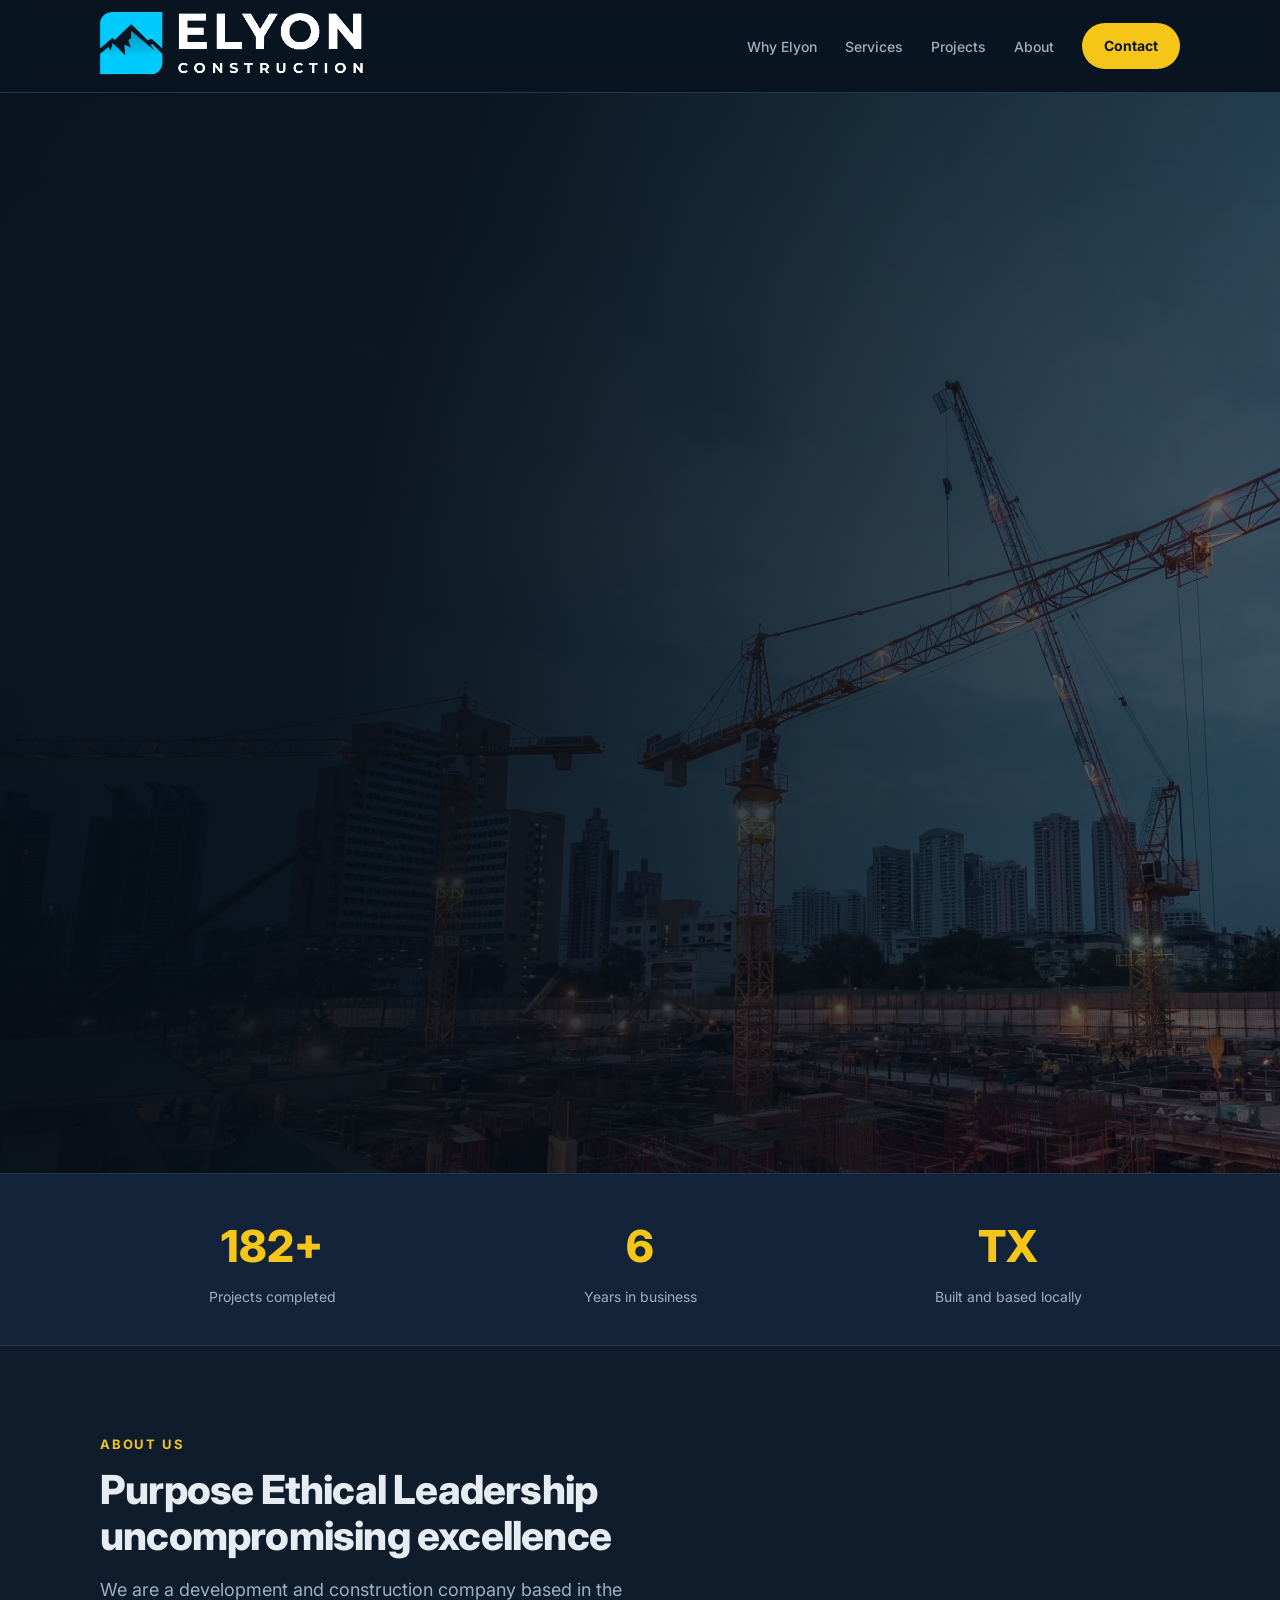
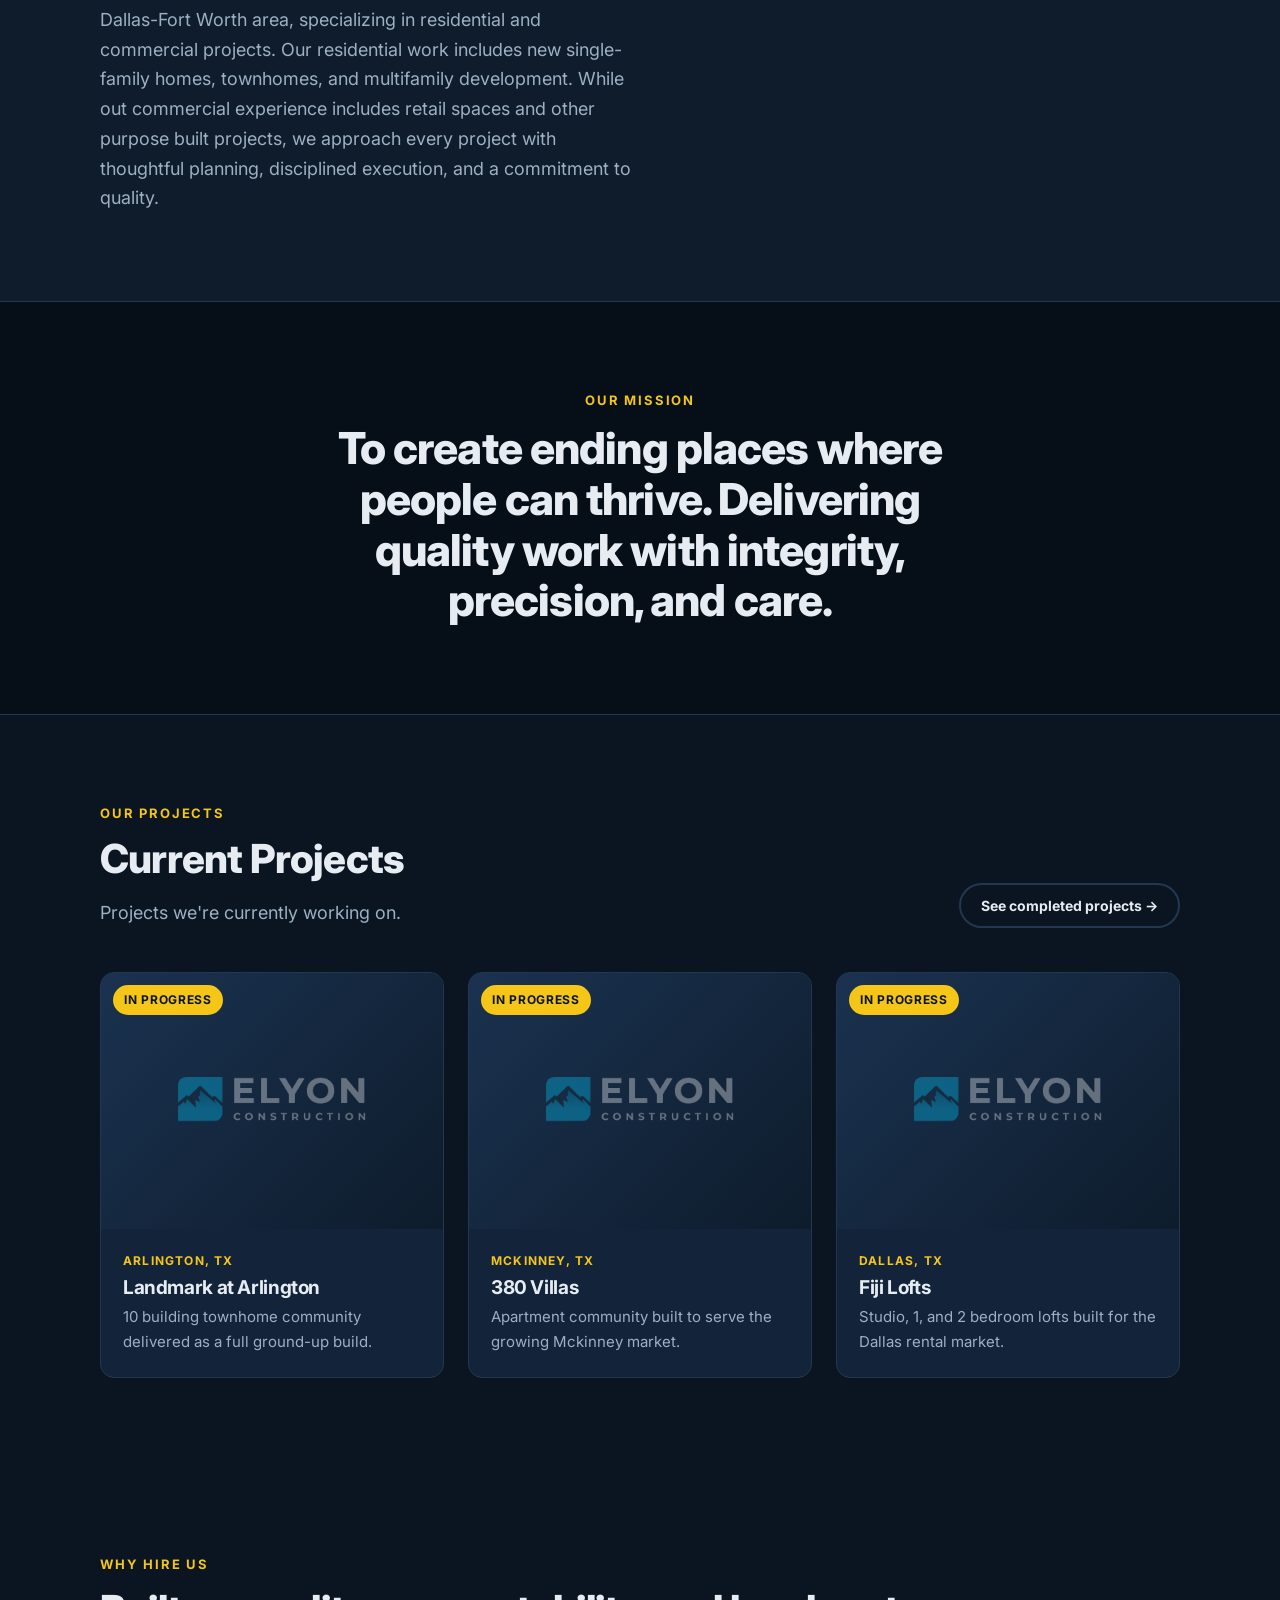
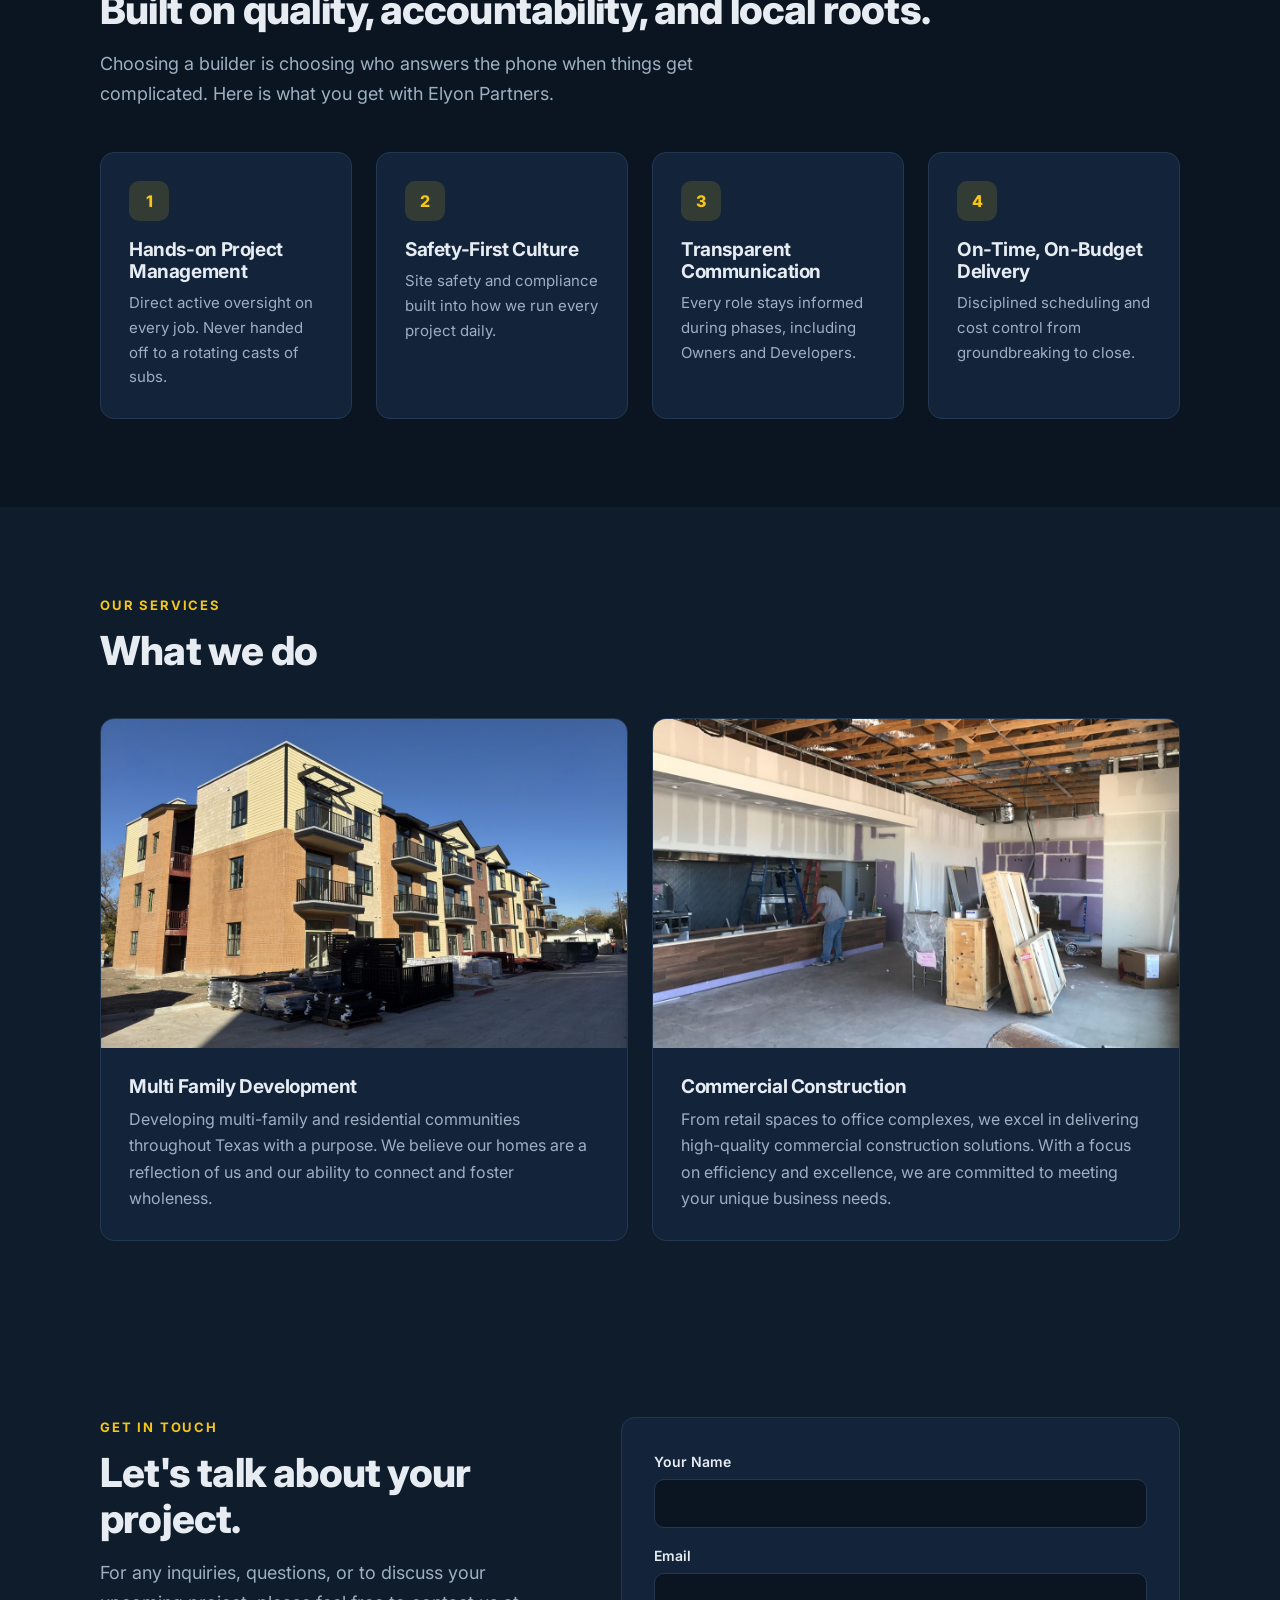
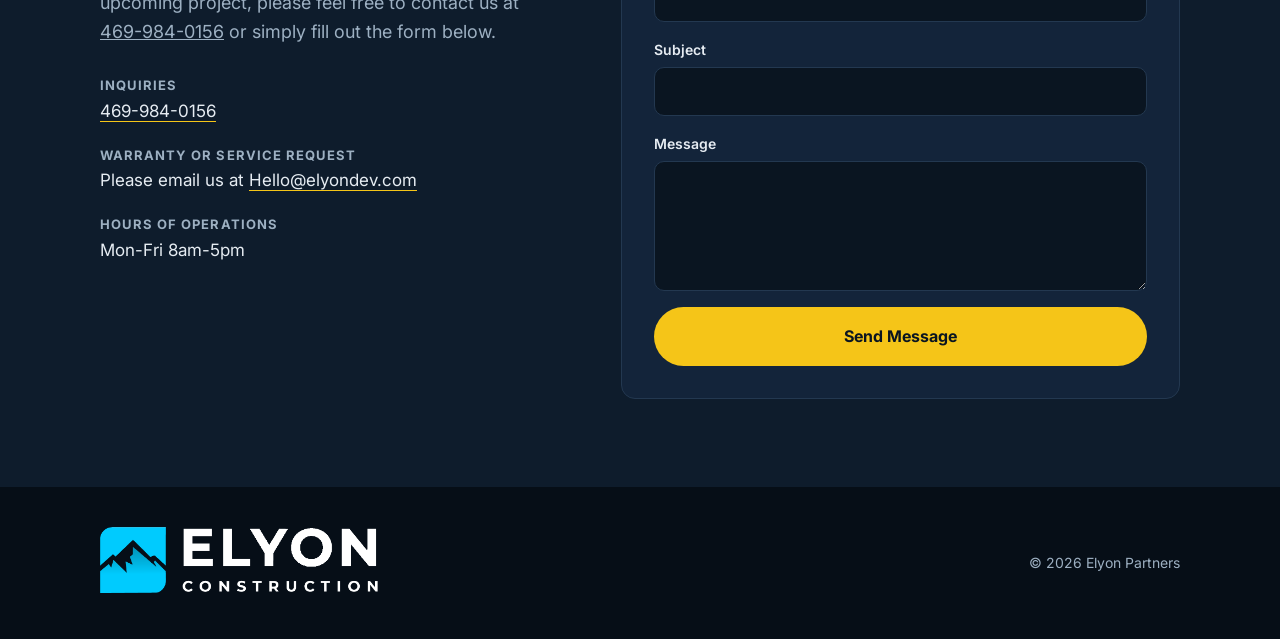
==== commit d146993f: "ts pmo" ====
--- a/index.html
+++ b/index.html
@@ -28,6 +28,10 @@
 
 <main id="top">
   <section class="hero" aria-labelledby="h1">
+    <video class="hero-video" autoplay muted loop playsinline preload="auto"
+    poster="photos/hero.jpg">
+      <source src="photos/hero.mp4" type="video/mp4">
+    </video>
     <div class="wrap">
       <p class="eyebrow" style="color:var(--accent)"><span data-site="location">Carrollton, Texas</span></p>
       <h1 id="h1">Building with Higher Purpose.</h1>
--- a/styles.css
+++ b/styles.css
@@ -40,7 +40,8 @@
 /* hero */
 .hero{position:relative;isolation:isolate;overflow:hidden;color:#fff;padding:0;min-height:calc(100vh - 68px);display:flex;align-items:center}
 .hero::before{content:"";position:absolute;inset:0;z-index:-1;
-  background:linear-gradient(105deg,rgba(6,14,23,.94) 30%,rgba(6,14,23,.55)),url("photos/hero.jpg") center/cover;
+  background:linear-gradient(105deg,rgba(6,14,23,.94) 30%,rgba(6,14,23,.55))};
+.hero-video{position:absolute;inset:0;width:100%;height:100%;object-fit:cover;z-index:-2;
   animation:kenburns 24s ease-out forwards}
 @keyframes kenburns{from{transform:scale(1.12)}to{transform:scale(1)}}
 @keyframes rise{from{opacity:0;transform:translateY(28px)}to{opacity:1;transform:none}}
@@ -160,3 +161,8 @@
   *,*::before,*::after{animation:none!important;transition:none!important}
   .js .reveal{opacity:1;transform:none}
 }
+
+.hero{isolation:isolate}
+.hero-video{z-index:0}
+.hero::before{z-index:1}
+.hero .wrap{position:relative;z-index:2}
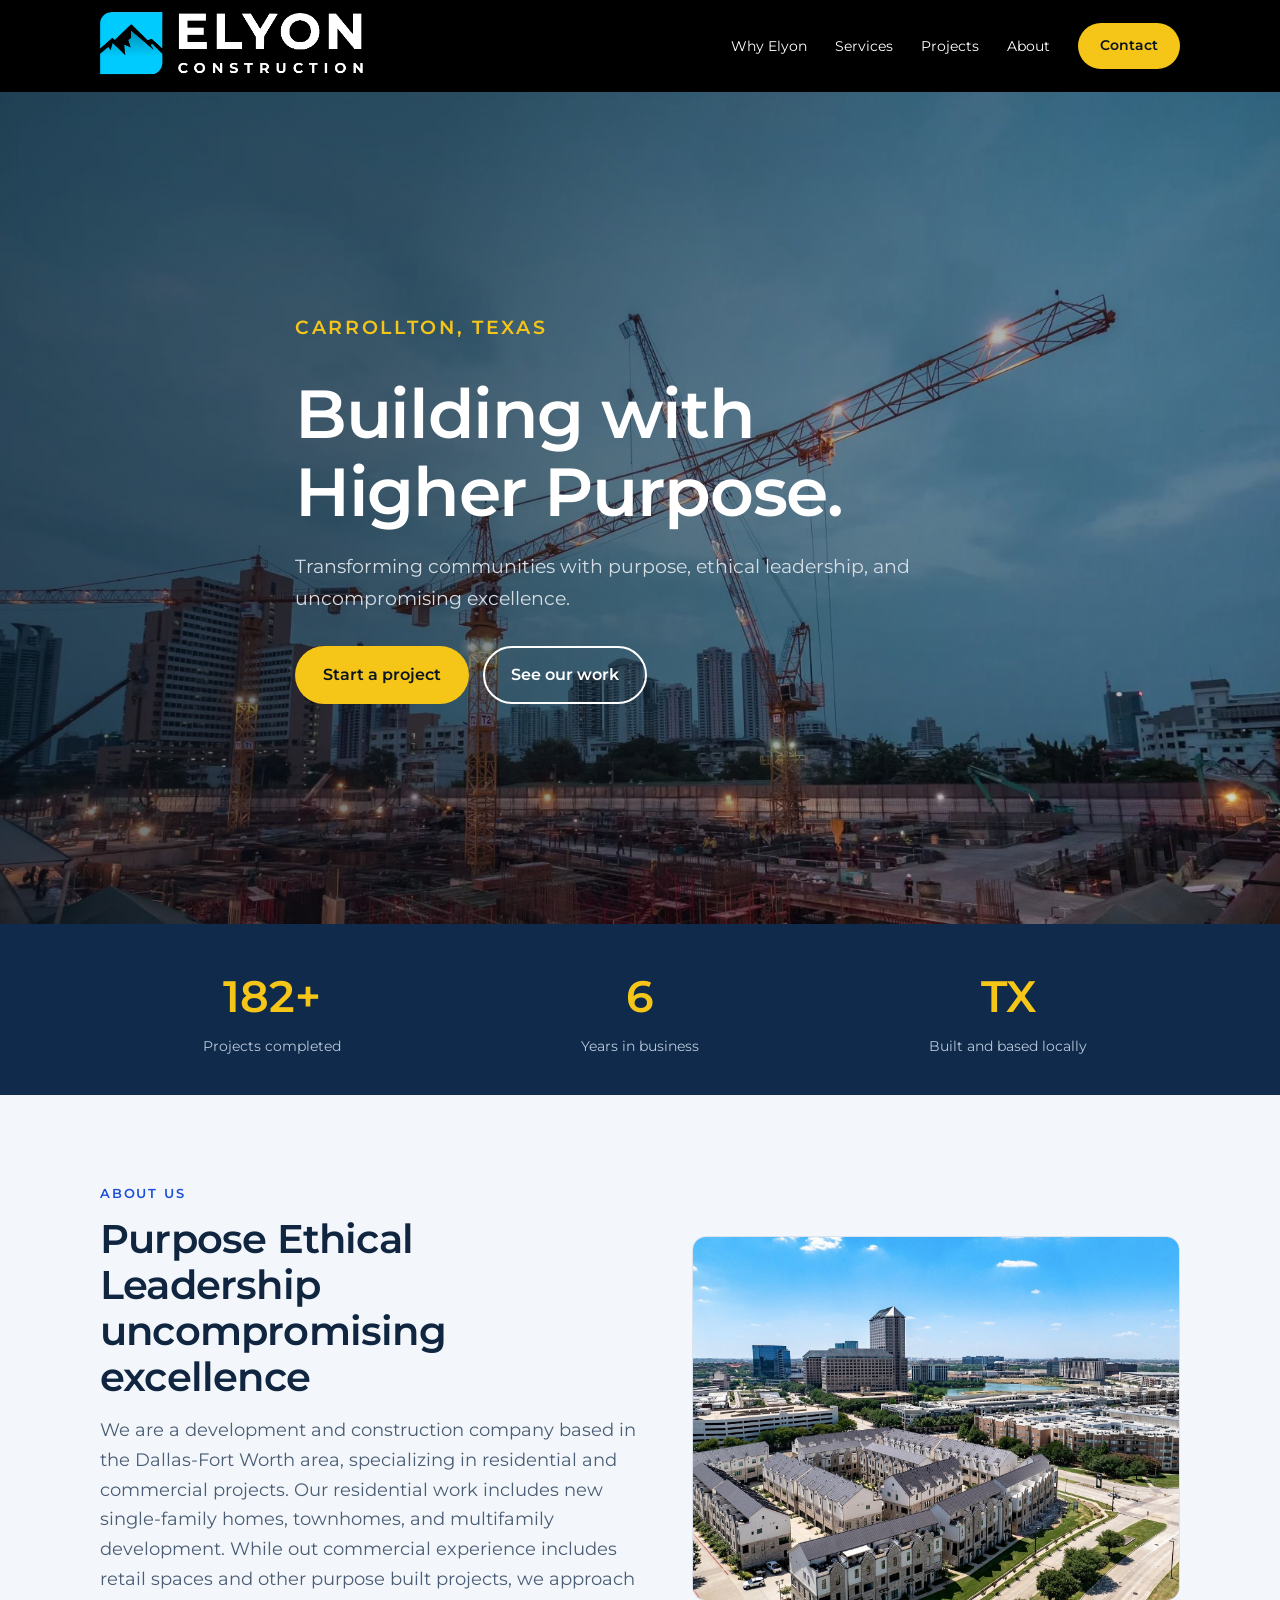
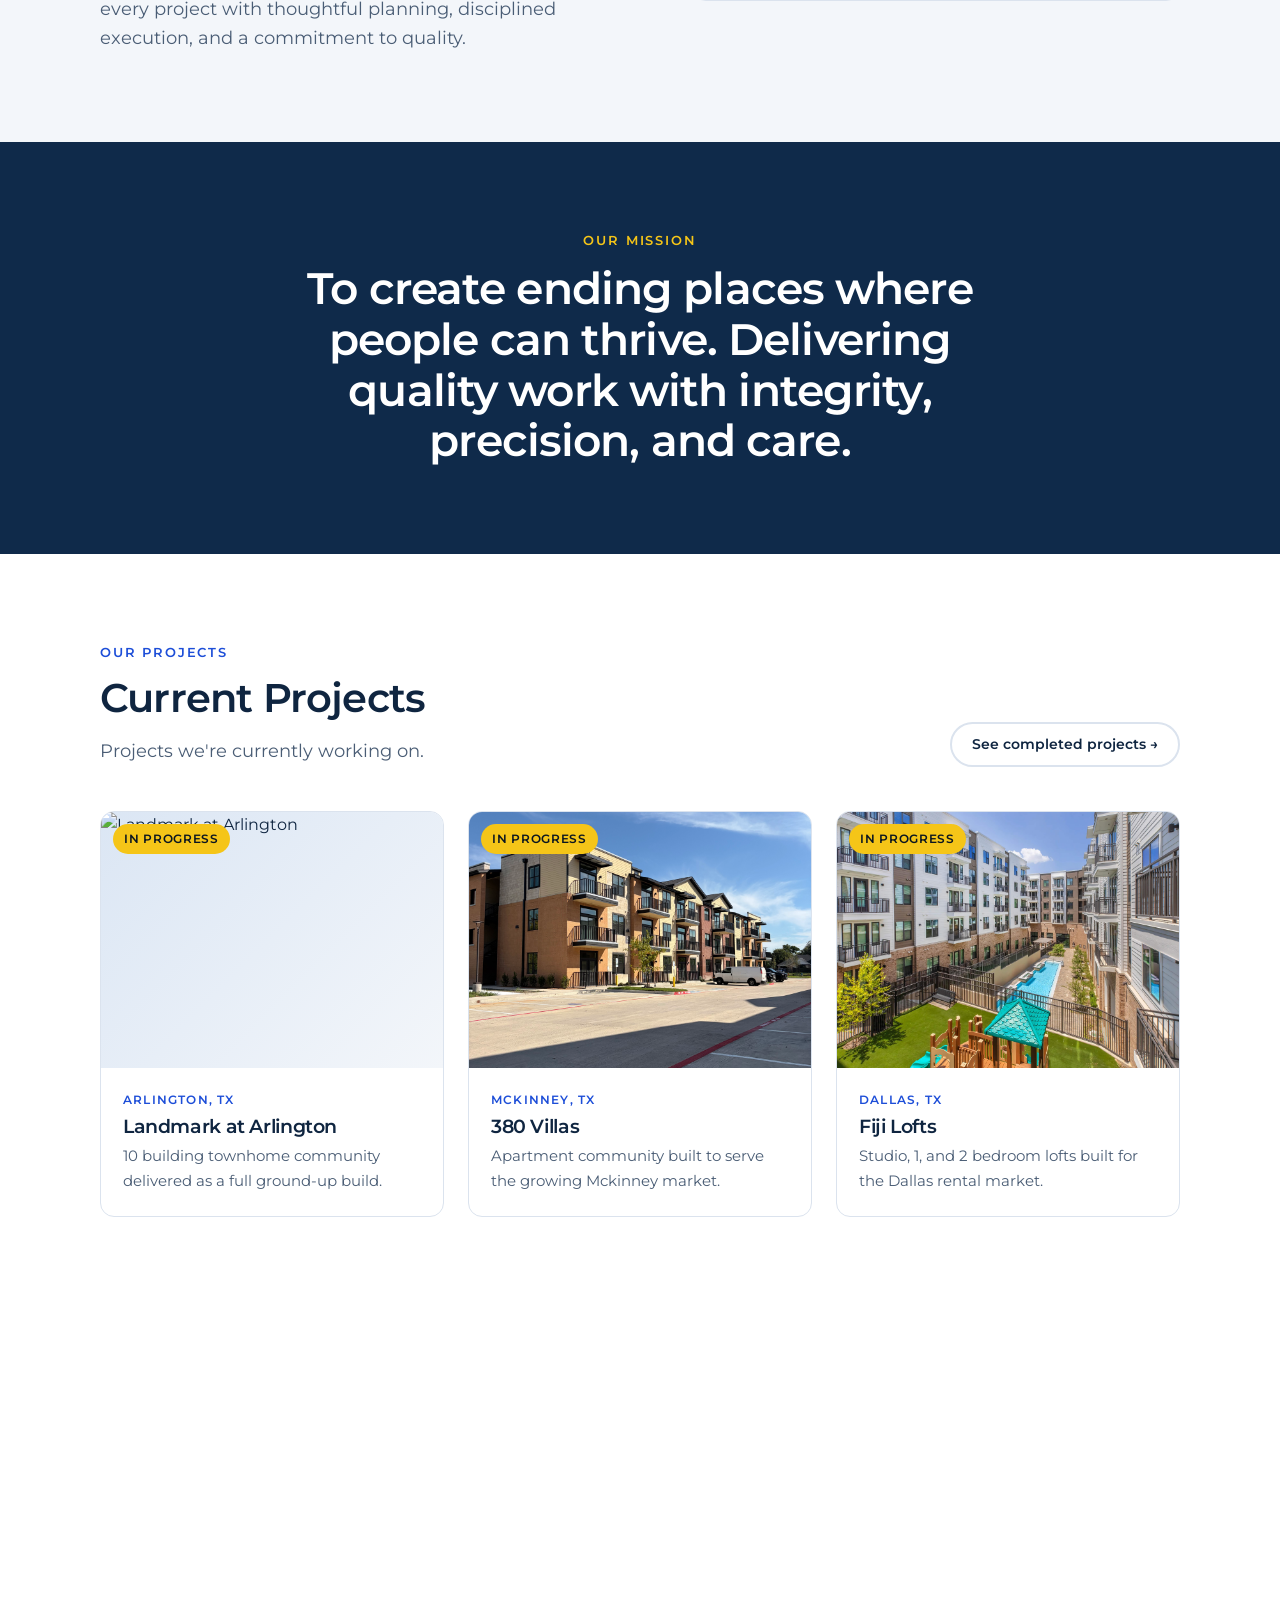
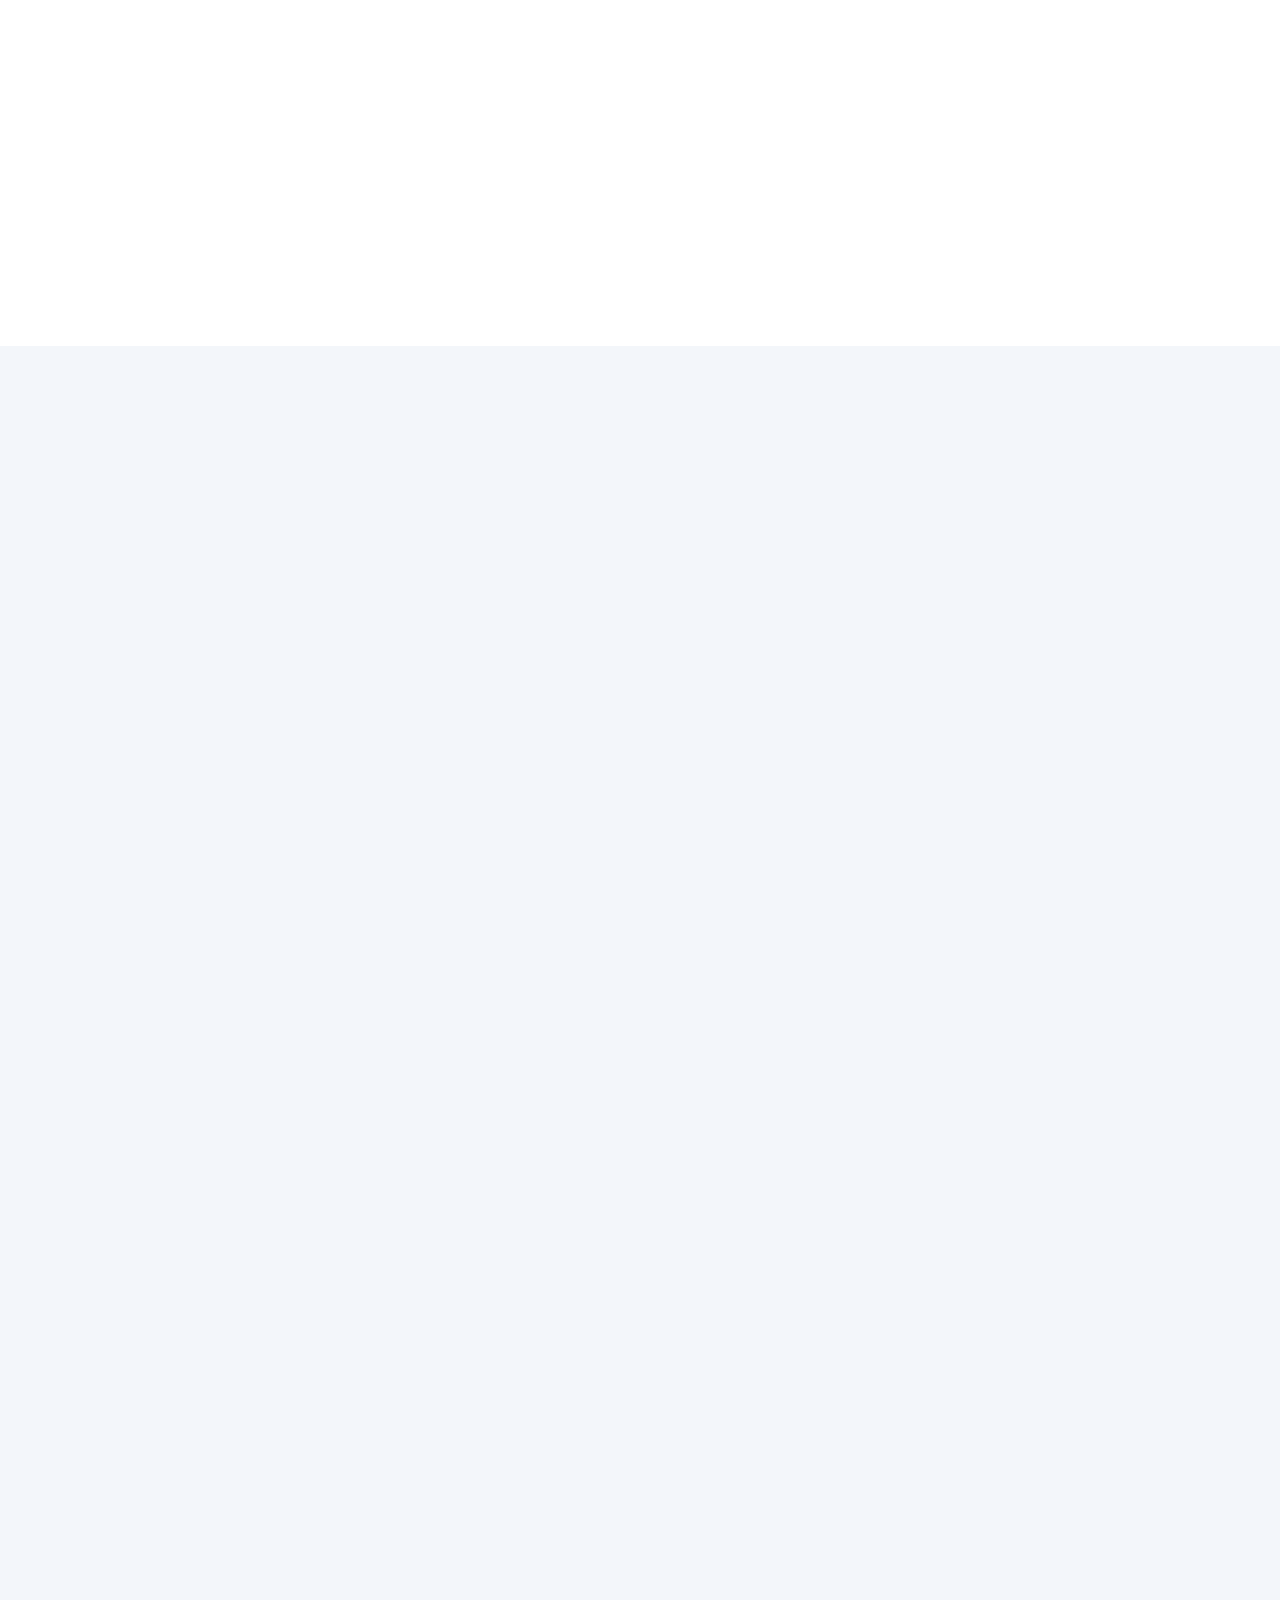
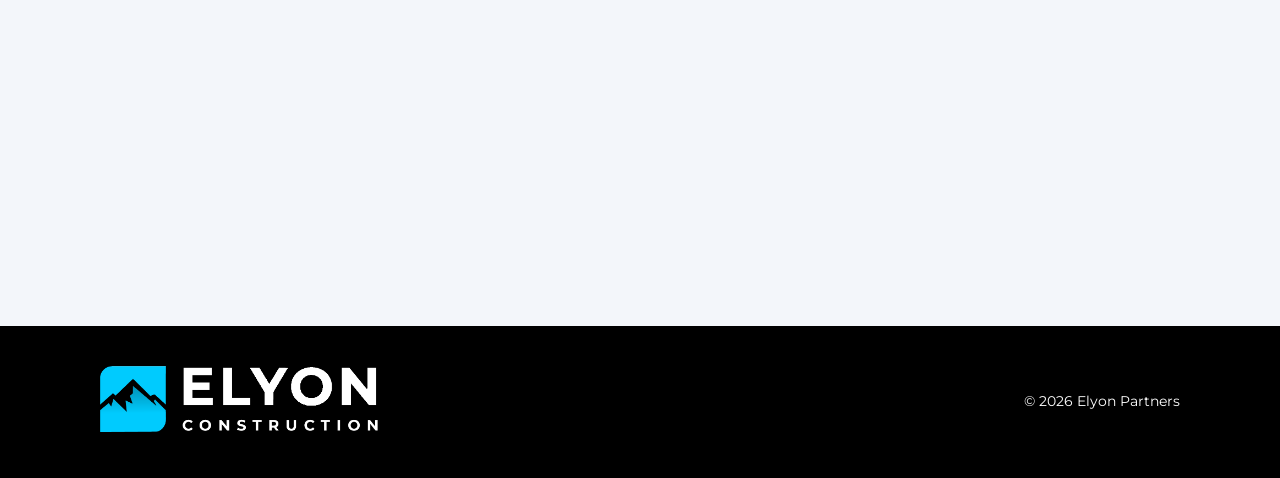
==== commit 376149e7: "changed everything" ====
--- a/index.html
+++ b/index.html
@@ -1,155 +1,160 @@
-<!doctype html>
-<html lang="en">
-<head>
-<meta charset="utf-8">
-<meta name="viewport" content="width=device-width, initial-scale=1">
-<title>Elyon Partners | Carrollton, TX</title>
-<meta name="description" content="Elyon Partners builds and develops multi-family communities and commercial projects across Texas. Local, accountable, and hands-on from first sketch to final service call.">
-<link rel="preconnect" href="https://fonts.googleapis.com">
-<link rel="preconnect" href="https://fonts.gstatic.com" crossorigin>
-<link href="https://fonts.googleapis.com/css2?family=Inter:wght@400;500;600;700;800&display=swap" rel="stylesheet">
-<link rel="stylesheet" href="styles.css">
-</head>
-<body>
-<script>document.documentElement.classList.add("js")</script>
-
-<header>
-  <nav class="wrap" aria-label="Main">
-    <a class="logo" href="#top"><img src="photos/logo.png" alt="Elyon Partners"></a>
-    <ul>
-      <li><a href="#why">Why Elyon</a></li>
-      <li><a href="#services">Services</a></li>
-      <li><a href="#projects">Projects</a></li>
-      <li><a href="#about">About</a></li>
-      <li><a class="btn btn-primary" href="#contact">Contact</a></li>
-    </ul>
-  </nav>
-</header>
-
-<main id="top">
-  <section class="hero" aria-labelledby="h1">
-    <video class="hero-video" autoplay muted loop playsinline preload="auto"
-    poster="photos/hero.jpg">
-      <source src="photos/hero.mp4" type="video/mp4">
-    </video>
-    <div class="wrap">
-      <p class="eyebrow" style="color:var(--accent)"><span data-site="location">Carrollton, Texas</span></p>
-      <h1 id="h1">Building with Higher Purpose.</h1>
-      <p>Transforming communities with purpose, ethical leadership, and uncompromising excellence.</p>
-      <div class="btns">
-        <a class="btn btn-primary" href="#contact">Start a project</a>
-        <a class="btn btn-ghost" href="#projects">See our work</a>
-      </div>
-    </div>
-  </section>
-
-  <div class="stats">
-    <div class="wrap">
-      <div><b data-count="182" data-suffix="+">182+</b><span>Projects completed</span></div>
-      <div><b data-count="6">6</b><span>Years in business</span></div>
-      <div><b>TX</b><span>Built and based locally</span></div>
-    </div>
-  </div>
-
-  <section id="about" class="soft" aria-labelledby="about-h">
-    <div class="wrap about">
-      <div>
-        <p class="eyebrow reveal">About us</p>
-        <h2 class="reveal" id="about-h">Purpose Ethical Leadership uncompromising excellence</h2>
-        <p class="lead reveal">We are a development and construction company based in the Dallas-Fort Worth area, specializing in residential and commercial projects.
-           Our residential work includes new single-family homes, townhomes, and multifamily development. While out commercial experience includes retail spaces and 
-           other purpose built projects, we approach every project with thoughtful planning, disciplined execution, and a commitment to quality.</p>
-    </div>
-  </section>
-
-  <section id="mission" class="mission" aria-labelledby="mission-h">
-    <div class="wrap">
-      <p class="eyebrow reveal">Our mission</p>
-      <h2 class="reveal" id="mission-h">To create ending places where people can thrive. Delivering quality work with integrity, precision, and care.</h2>
-    </div>
-  </section>
-
-  <section id="projects" aria-labelledby="proj-h">
-    <div class="wrap">
-      <div class="sec-head">
-        <div>
-          <p class="eyebrow reveal">Our projects</p>
-          <h2 class="reveal" id="proj-h">Current Projects</h2>
-          <p class="lead reveal">Projects we're currently working on.</p>
-        </div>
-        <a class="btn btn-sm reveal" href="projects.html">See completed projects &rarr;</a>
-      </div>
-      <div class="proj-grid" id="current-projects"></div>
-    </div>
-  </section>
-
-
-  <section id="why" aria-labelledby="why-h">
-    <div class="wrap">
-      <p class="eyebrow reveal">Why hire us</p>
-      <h2 class="reveal" id="why-h">Built on quality, accountability, and local roots.</h2>
-      <p class="lead reveal">Choosing a builder is choosing who answers the phone when things get complicated. Here is what you get with Elyon Partners.</p>
-      <div class="grid g4">
-        <article class="card reveal"><div class="n">1</div><h3>Hands-on Project Management</h3><p>Direct active oversight on every job. Never handed off to a rotating casts of subs.</p></article>
-        <article class="card reveal"><div class="n">2</div><h3>Safety-First Culture</h3><p>Site safety and compliance built into how we run every project daily.</p></article>
-        <article class="card reveal"><div class="n">3</div><h3>Transparent Communication</h3><p>Every role stays informed during phases, including Owners and Developers.</p></article>
-        <article class="card reveal"><div class="n">4</div><h3>On-Time, On-Budget Delivery</h3><p>Disciplined scheduling and cost control from groundbreaking to close.</p></article>
-      </div>
-    </div>
-  </section>
-
-  <section id="services" class="soft" aria-labelledby="svc-h">
-    <div class="wrap">
-      <p class="eyebrow reveal">Our Services</p>
-      <h2 class="reveal" id="svc-h">What we do</h2>
-      <div class="grid g2">
-        <article class="svc reveal">
-          <figure><img src="photos/service-multifamily.jpg" alt="Multi-family community" loading="lazy"></figure>
-          <div><h3>Multi Family Development</h3><p>Developing multi-family and residential communities throughout Texas with a purpose. We believe our homes are a reflection of us and our ability to connect and foster wholeness.</p></div>
-        </article>
-        <article class="svc reveal">
-          <figure><img src="photos/service-commercial.jpg" alt="Commercial building" loading="lazy"></figure>
-          <div><h3>Commercial Construction</h3><p>From retail spaces to office complexes, we excel in delivering high-quality commercial construction solutions. With a focus on efficiency and excellence, we are committed to meeting your unique business needs.</p></div>
-        </article>
-      </div>
-    </div>
-  </section>
-
-
-
-
-  <section id="contact" class="soft" aria-labelledby="c-h">
-    <div class="wrap contact">
-      <div>
-        <p class="eyebrow reveal">Get in touch</p>
-        <h2 class="reveal" id="c-h">Let's talk about your project.</h2>
-        <p class="lead reveal">For any inquiries, questions, or to discuss your upcoming project, please feel free to contact us at <a data-site="phone" href="tel:+14699840156">469-984-0156</a> or simply fill out the form below.</p>
-        <dl class="reveal">
-          <div><dt>Inquiries</dt><dd><a data-site="phone" href="tel:+14699840156">469-984-0156</a></dd></div>
-          <div><dt>Warranty or Service Request</dt><dd>Please email us at <a data-site="email" href="mailto:Hello@elyondev.com">Hello@elyondev.com</a></dd></div>
-          <div><dt>Hours of Operations</dt><dd data-site="hours">Mon-Fri 8am-5pm</dd></div>
-        </dl>
-      </div>
-      <!-- ponytail: mailto form for local preview; swap for a real endpoint when hosted -->
-      <form class="reveal" action="mailto:Hello@elyondev.com" method="post" enctype="text/plain">
-        <label>Your Name<input name="name" required autocomplete="name"></label>
-        <label>Email<input name="email" type="email" required autocomplete="email"></label>
-        <label>Subject<input name="subject"></label>
-        <label>Message<textarea name="message" required></textarea></label>
-        <button class="btn btn-primary" type="submit">Send Message</button>
-      </form>
-    </div>
-  </section>
-</main>
-
-<footer>
-  <div class="wrap">
-    <a href="#top"><img src="photos/logo.png" alt="Elyon Partners"></a>
-    <span>© <span id="y"></span> Elyon Partners</span>
-  </div>
-</footer>
-<script src="site-config.js"></script>
-<script src="projects-data.js"></script>
-<script src="site.js"></script>
-</body>
-</html>
+<!doctype html>
+<html lang="en">
+<head>
+<meta charset="utf-8">
+<meta name="viewport" content="width=device-width, initial-scale=1">
+<title>Elyon Partners | Carrollton, TX</title>
+<meta name="description" content="Elyon Partners builds and develops multi-family communities and commercial projects across Texas. Local, accountable, and hands-on from first sketch to final service call.">
+<link rel="preconnect" href="https://fonts.googleapis.com">
+<link rel="preconnect" href="https://fonts.gstatic.com" crossorigin>
+<link href="https://fonts.googleapis.com/css2?family=Montserrat:wght@400;500;600;700;800&display=swap" rel="stylesheet">
+<link rel="stylesheet" href="styles.css">
+</head>
+<body>
+<script>document.documentElement.classList.add("js")</script>
+
+<header>
+  <nav class="wrap" aria-label="Main">
+    <a class="logo" href="#top"><img src="photos/logo.png" alt="Elyon Partners"></a>
+    <ul>
+      <li><a href="#why">Why Elyon</a></li>
+      <li><a href="#services">Services</a></li>
+      <li><a href="#projects">Projects</a></li>
+      <li><a href="#about">About</a></li>
+      <li><a class="btn btn-primary" href="#contact">Contact</a></li>
+    </ul>
+  </nav>
+</header>
+
+<main id="top">
+  <section class="hero" aria-labelledby="h1">
+    <video class="hero-video" autoplay muted loop playsinline preload="auto"
+    poster="photos/hero.jpg">
+      <source src="photos/hero.mp4" type="video/mp4">
+    </video>
+    <div class="wrap">
+      <p class="eyebrow" style="color:var(--accent)"><span data-site="location">Carrollton, Texas</span></p>
+      <h1 id="h1">Building with Higher Purpose.</h1>
+      <p>Transforming communities with purpose, ethical leadership, and uncompromising excellence.</p>
+      <div class="btns">
+        <a class="btn btn-primary" href="#contact">Start a project</a>
+        <a class="btn btn-ghost" href="#projects">See our work</a>
+      </div>
+    </div>
+  </section>
+
+  <div class="stats">
+    <div class="wrap">
+      <div><b data-count="182" data-suffix="+">182+</b><span>Projects completed</span></div>
+      <div><b data-count="6">6</b><span>Years in business</span></div>
+      <div><b>TX</b><span>Built and based locally</span></div>
+    </div>
+  </div>
+
+  <section id="about" class="soft" aria-labelledby="about-h">
+    <div class="wrap about">
+      <div>
+        <p class="eyebrow reveal">About us</p>
+        <h2 class="reveal" id="about-h">Purpose Ethical Leadership uncompromising excellence</h2>
+        <p class="lead reveal">We are a development and construction company based in the Dallas-Fort Worth area, specializing in residential and commercial projects.
+           Our residential work includes new single-family homes, townhomes, and multifamily development. While out commercial experience includes retail spaces and 
+           other purpose built projects, we approach every project with thoughtful planning, disciplined execution, and a commitment to quality.</p>
+      </div>
+      <!-- Swap src below with your picture, e.g. photos/about.jpg -->
+      <figure class="about-img reveal">
+        <img src="photos/cedar branch.jpg" alt="Elyon Partners project">
+      </figure>
+    </div>
+  </section>
+
+  <section id="mission" class="mission" aria-labelledby="mission-h">
+    <div class="wrap">
+      <p class="eyebrow reveal">Our mission</p>
+      <h2 class="reveal" id="mission-h">To create ending places where people can thrive. Delivering quality work with integrity, precision, and care.</h2>
+    </div>
+  </section>
+
+  <section id="projects" aria-labelledby="proj-h">
+    <div class="wrap">
+      <div class="sec-head">
+        <div>
+          <p class="eyebrow reveal">Our projects</p>
+          <h2 class="reveal" id="proj-h">Current Projects</h2>
+          <p class="lead reveal">Projects we're currently working on.</p>
+        </div>
+        <a class="btn btn-sm reveal" href="projects.html">See completed projects &rarr;</a>
+      </div>
+      <div class="proj-grid" id="current-projects"></div>
+    </div>
+  </section>
+
+
+  <section id="why" aria-labelledby="why-h">
+    <div class="wrap">
+      <p class="eyebrow reveal">Why hire us</p>
+      <h2 class="reveal" id="why-h">Built on quality, accountability, and local roots.</h2>
+      <p class="lead reveal">Choosing a builder is choosing who answers the phone when things get complicated. Here is what you get with Elyon Partners.</p>
+      <div class="grid g4">
+        <article class="card reveal"><div class="n">1</div><h3>Hands-on Project Management</h3><p>Direct active oversight on every job. Never handed off to a rotating casts of subs.</p></article>
+        <article class="card reveal"><div class="n">2</div><h3>Safety-First Culture</h3><p>Site safety and compliance built into how we run every project daily.</p></article>
+        <article class="card reveal"><div class="n">3</div><h3>Transparent Communication</h3><p>Every role stays informed during phases, including Owners and Developers.</p></article>
+        <article class="card reveal"><div class="n">4</div><h3>On-Time, On-Budget Delivery</h3><p>Disciplined scheduling and cost control from groundbreaking to close.</p></article>
+      </div>
+    </div>
+  </section>
+
+  <section id="services" class="soft" aria-labelledby="svc-h">
+    <div class="wrap">
+      <p class="eyebrow reveal">Our Services</p>
+      <h2 class="reveal" id="svc-h">What we do</h2>
+      <div class="grid g2">
+        <article class="svc reveal">
+          <figure><img src="photos/service-multifamily.jpg" alt="Multi-family community" loading="lazy"></figure>
+          <div><h3>Multi Family Development</h3><p>Developing multi-family and residential communities throughout Texas with a purpose. We believe our homes are a reflection of us and our ability to connect and foster wholeness.</p></div>
+        </article>
+        <article class="svc reveal">
+          <figure><img src="photos/service-commercial.jpg" alt="Commercial building" loading="lazy"></figure>
+          <div><h3>Commercial Construction</h3><p>From retail spaces to office complexes, we excel in delivering high-quality commercial construction solutions. With a focus on efficiency and excellence, we are committed to meeting your unique business needs.</p></div>
+        </article>
+      </div>
+    </div>
+  </section>
+
+
+
+
+  <section id="contact" class="soft" aria-labelledby="c-h">
+    <div class="wrap contact">
+      <div>
+        <p class="eyebrow reveal">Get in touch</p>
+        <h2 class="reveal" id="c-h">Let's talk about your project.</h2>
+        <p class="lead reveal">For any inquiries, questions, or to discuss your upcoming project, please feel free to contact us at <a data-site="phone" href="tel:+14699840156">469-984-0156</a> or simply fill out the form below.</p>
+        <dl class="reveal">
+          <div><dt>Inquiries</dt><dd><a data-site="phone" href="tel:+14699840156">469-984-0156</a></dd></div>
+          <div><dt>Warranty or Service Request</dt><dd>Please email us at <a data-site="email" href="mailto:Hello@elyondev.com">Hello@elyondev.com</a></dd></div>
+          <div><dt>Hours of Operations</dt><dd data-site="hours">Mon-Fri 8am-5pm</dd></div>
+        </dl>
+      </div>
+      <!-- ponytail: mailto form for local preview; swap for a real endpoint when hosted -->
+      <form class="reveal" action="mailto:Hello@elyondev.com" method="post" enctype="text/plain">
+        <label>Your Name<input name="name" required autocomplete="name"></label>
+        <label>Email<input name="email" type="email" required autocomplete="email"></label>
+        <label>Subject<input name="subject"></label>
+        <label>Message<textarea name="message" required></textarea></label>
+        <button class="btn btn-primary" type="submit">Send Message</button>
+      </form>
+    </div>
+  </section>
+</main>
+
+<footer>
+  <div class="wrap">
+    <a href="#top"><img src="photos/logo.png" alt="Elyon Partners"></a>
+    <span>© <span id="y"></span> Elyon Partners</span>
+  </div>
+</footer>
+<script src="site-config.js"></script>
+<script src="projects-data.js"></script>
+<script src="site.js"></script>
+</body>
+</html>
--- a/styles.css
+++ b/styles.css
@@ -1,168 +1,171 @@
-:root{
-  --ink:#e6ecf2; --ink-2:#9db0c2; --line:#233850; --bg:#0a1521; --soft:#0e1c2c; --card:#13243a;
-  --deep:#060e17; --on-accent:#0a1521;
-  --accent:#f5c518; --accent-ink:#f5c518; --accent-hover:#ffd84d; --radius:14px; --max:1120px;
-  color-scheme:dark;
-}
-*{box-sizing:border-box;margin:0}
-html{scroll-behavior:smooth;scroll-padding-top:72px}
-body{font:16px/1.65 Inter,system-ui,sans-serif;color:var(--ink);background:var(--bg);-webkit-font-smoothing:antialiased}
-img{display:block;max-width:100%}
-a{color:inherit}
-.wrap{max-width:var(--max);margin:0 auto;padding:0 20px}
-section{padding:88px 0}
-.eyebrow{font-size:13px;font-weight:700;letter-spacing:.14em;text-transform:uppercase;color:var(--accent-ink);margin-bottom:12px}
-h1,h2,h3{line-height:1.15;letter-spacing:-.02em}
-h2{font-size:clamp(28px,4vw,40px);font-weight:800;margin-bottom:16px}
-h3{font-size:19px;font-weight:700;margin-bottom:8px}
-.lead{font-size:18px;color:var(--ink-2);max-width:60ch}
-.btn{display:inline-block;padding:14px 26px;border-radius:999px;font-weight:700;text-decoration:none;border:2px solid transparent;transition:transform .2s,background .2s,color .2s,box-shadow .2s}
-.btn:hover{transform:translateY(-2px)}
-.btn-primary{background:var(--accent);color:var(--on-accent)}
-.btn-primary:hover{background:var(--accent-hover);box-shadow:0 8px 24px rgba(245,197,24,.25)}
-.btn-ghost{border-color:#fff;color:#fff}
-.btn-ghost:hover{background:#fff;color:var(--on-accent)}
-:focus-visible{outline:3px solid var(--accent);outline-offset:3px}
-
-/* nav */
-header{position:sticky;top:0;z-index:10;background:rgba(10,21,33,.85);backdrop-filter:blur(10px);border-bottom:1px solid var(--line);transition:transform .35s cubic-bezier(.2,.7,.2,1)}
-header.hide{transform:translateY(-100%)}
-nav{display:flex;align-items:center;justify-content:space-between;height:92px}
-.logo img{height:68px;width:auto}
-nav ul{display:flex;gap:28px;list-style:none;padding:0;align-items:center}
-nav ul a{text-decoration:none;font-size:14px;font-weight:500;color:var(--ink-2)}
-nav ul a:hover{color:var(--ink)}
-nav .btn{padding:9px 20px;font-size:14px;color:var(--on-accent)}
-nav ul a:not(.btn){position:relative}
-nav ul a:not(.btn)::after{content:"";position:absolute;left:0;right:0;bottom:-6px;height:2px;background:var(--accent);transform:scaleX(0);transform-origin:left;transition:transform .25s}
-nav ul a:not(.btn):hover::after{transform:scaleX(1)}
-
-/* hero */
-.hero{position:relative;isolation:isolate;overflow:hidden;color:#fff;padding:0;min-height:calc(100vh - 68px);display:flex;align-items:center}
-.hero::before{content:"";position:absolute;inset:0;z-index:-1;
-  background:linear-gradient(105deg,rgba(6,14,23,.94) 30%,rgba(6,14,23,.55))};
-.hero-video{position:absolute;inset:0;width:100%;height:100%;object-fit:cover;z-index:-2;
-  animation:kenburns 24s ease-out forwards}
-@keyframes kenburns{from{transform:scale(1.12)}to{transform:scale(1)}}
-@keyframes rise{from{opacity:0;transform:translateY(28px)}to{opacity:1;transform:none}}
-.hero .wrap>*{animation:rise .9s cubic-bezier(.2,.7,.2,1) both}
-.hero .wrap>:nth-child(2){animation-delay:.12s}
-.hero .wrap>:nth-child(3){animation-delay:.26s}
-.hero .wrap>:nth-child(4){animation-delay:.4s}
-.hero .wrap{padding-top:96px;padding-bottom:96px}
-.hero h1{font-size:clamp(38px,6.5vw,68px);font-weight:800;max-width:15ch;margin-bottom:20px}
-.hero p{font-size:19px;max-width:52ch;color:#d5dde5;margin-bottom:32px}
-.hero .btns{display:flex;gap:14px;flex-wrap:wrap}
-
-/* stats strip */
-.stats{background:var(--card);border-block:1px solid var(--line);color:#fff;padding:36px 0}
-.stats .wrap{display:grid;grid-template-columns:repeat(3,1fr);gap:24px;text-align:center}
-.stats b{display:block;font-size:clamp(30px,4vw,44px);font-weight:800;color:var(--accent)}
-.stats span{font-size:14px;color:var(--ink-2)}
-
-/* why */
-.grid{display:grid;gap:24px;margin-top:44px}
-.g4{grid-template-columns:repeat(4,1fr)}
-.g3{grid-template-columns:repeat(3,1fr)}
-.g2{grid-template-columns:repeat(2,1fr)}
-.card{border:1px solid var(--line);border-radius:var(--radius);padding:28px;background:var(--card)}
-.card,.svc{transition:transform .3s,border-color .3s,box-shadow .3s}
-.card:hover,.svc:hover{transform:translateY(-6px);border-color:var(--accent);box-shadow:0 18px 40px rgba(0,0,0,.35)}
-.card .n{display:grid;place-items:center;width:40px;height:40px;border-radius:10px;background:rgba(245,197,24,.14);color:var(--accent);font-weight:800;margin-bottom:18px;transition:transform .3s}
-.card:hover .n{transform:rotate(-8deg) scale(1.1)}
-.card p{color:var(--ink-2);font-size:15px}
-
-/* services */
-.soft{background:var(--soft)}
-.svc{border-radius:var(--radius);overflow:hidden;background:var(--card);border:1px solid var(--line)}
-.svc figure,.svc img{width:100%;aspect-ratio:16/10;object-fit:cover;transition:transform .6s}
-.svc:hover img{transform:scale(1.06)}
-.svc div{padding:28px}
-.svc p{color:var(--ink-2)}
-
-/* projects */
-
-/* projects */
-.sec-head{display:flex;justify-content:space-between;align-items:flex-end;gap:20px;flex-wrap:wrap}
-.btn-sm{padding:9px 20px;font-size:14px;border-color:var(--line);color:var(--ink)}
-.btn-sm:hover{border-color:var(--accent);color:var(--accent);background:transparent}
-.pcard{display:flex;flex-direction:column;border:1px solid var(--line);border-radius:var(--radius);overflow:hidden;background:var(--card);transition:transform .3s,border-color .3s,box-shadow .3s}
-.pcard:hover{transform:translateY(-6px);border-color:var(--accent);box-shadow:0 18px 40px rgba(0,0,0,.35)}
-.pimg{position:relative;aspect-ratio:4/3;overflow:hidden;background:linear-gradient(135deg,#1a3250,#0e1c2c)}
-.pimg img{width:100%;height:100%;object-fit:cover;transition:transform .6s}
-.pcard:hover .pimg img{transform:scale(1.06)}
-.pimg.ph{display:grid;place-items:center}
-.pimg.ph img{width:55%;height:auto;opacity:.35;object-fit:contain}
-.badge{position:absolute;top:12px;left:12px;font-size:12px;font-weight:700;letter-spacing:.06em;text-transform:uppercase;padding:5px 11px;border-radius:999px;background:var(--accent);color:var(--on-accent)}
-.badge.done{background:rgba(10,21,33,.85);color:var(--ink);border:1px solid var(--line)}
-.pbody{padding:22px;display:grid;gap:6px}
-.pbody h3{margin:0}
-.ploc{font-size:12px;font-weight:700;letter-spacing:.1em;text-transform:uppercase;color:var(--accent)}
-.pbody p{color:var(--ink-2);font-size:15px}
-.proj-grid{margin-top:44px;display:grid;gap:24px;grid-template-columns:repeat(3,1fr)}
-.proj-grid.four{grid-template-columns:repeat(4,1fr)}
-.page-hero{padding:72px 0 0}
-.back{display:inline-block;margin-bottom:24px;font-size:14px;font-weight:600;color:var(--ink-2);text-decoration:none}
-.back:hover{color:var(--accent)}
-
-/* about */
-.about{display:grid;grid-template-columns:1.1fr 1fr;gap:56px;align-items:center}
-.about p+p{margin-top:16px}
-.checks{list-style:none;padding:0;display:grid;gap:14px}
-.checks li{display:flex;gap:12px;padding:18px 20px;border:1px solid var(--line);border-radius:var(--radius);background:var(--card);font-weight:500}
-.checks li::before{content:"✓";color:var(--accent-ink);font-weight:800}
-
-/* mission */
-.mission{background:var(--deep);border-block:1px solid var(--line);text-align:center}
-.mission h2{max-width:24ch;margin:0 auto;font-size:clamp(26px,4vw,44px)}
-.values{text-align:left;margin-top:56px}
-.values article{padding-top:20px;border-top:2px solid var(--accent)}
-.values p{color:var(--ink-2);font-size:15px}
-
-/* process */
-.steps{counter-reset:s}
-.steps .card::before{counter-increment:s;content:"0" counter(s);display:block;font-size:13px;font-weight:700;color:var(--accent-ink);letter-spacing:.1em;margin-bottom:14px}
-
-/* contact */
-.contact{display:grid;grid-template-columns:1fr 1.2fr;gap:56px}
-.contact dl{margin-top:28px;display:grid;gap:20px}
-.contact dt{font-size:13px;font-weight:700;letter-spacing:.08em;text-transform:uppercase;color:var(--ink-2)}
-.contact dd{font-size:17px}
-.contact dd a{text-decoration:none;border-bottom:1px solid var(--accent)}
-form{display:grid;gap:16px;padding:32px;border:1px solid var(--line);border-radius:var(--radius);background:var(--card)}
-label{font-size:14px;font-weight:600;display:grid;gap:6px}
-input,textarea{font:inherit;color:var(--ink);background:var(--bg);padding:12px 14px;border:1px solid var(--line);border-radius:10px;width:100%;transition:border-color .2s,box-shadow .2s}
-input:focus,textarea:focus{outline:none;border-color:var(--accent);box-shadow:0 0 0 3px rgba(245,197,24,.2)}
-textarea{min-height:130px;resize:vertical}
-form button{cursor:pointer;font:inherit;font-weight:600}
-
-footer{background:var(--deep);color:var(--ink-2);padding:40px 0;font-size:14px}
-
-/* scroll reveal (only when JS is on) */
-.js .reveal{opacity:0;transform:translateY(32px);transition:opacity .8s cubic-bezier(.2,.7,.2,1),transform .8s cubic-bezier(.2,.7,.2,1)}
-.js .reveal.in{opacity:1;transform:none}
-.js .card.reveal.in,.js .svc.reveal.in,.js .pcard.reveal.in{transition:opacity .8s,transform .3s,border-color .3s,box-shadow .3s}
-.js .card.reveal.in:hover,.js .svc.reveal.in:hover,.js .pcard.reveal.in:hover{transition-delay:0s!important}
-footer .wrap{display:flex;justify-content:space-between;align-items:center;flex-wrap:wrap;gap:16px}
-footer img{height:72px;width:auto}
-
-@media(max-width:900px){
-  .g4,.proj-grid,.proj-grid.four{grid-template-columns:repeat(2,1fr)}
-  .g3{grid-template-columns:1fr}
-  .about,.contact{grid-template-columns:1fr;gap:36px}
-}
-@media(max-width:640px){
-  section{padding:64px 0}
-  nav ul li:not(:last-child){display:none}
-  .g4,.g2,.proj-grid,.proj-grid.four{grid-template-columns:1fr}
-}
-@media(prefers-reduced-motion:reduce){
-  html{scroll-behavior:auto}
-  *,*::before,*::after{animation:none!important;transition:none!important}
-  .js .reveal{opacity:1;transform:none}
-}
-
-.hero{isolation:isolate}
-.hero-video{z-index:0}
-.hero::before{z-index:1}
+:root{
+  --ink:#0f2540; --ink-2:#4a5d75; --line:#dbe3ee; --bg:#fff; --soft:#f3f6fa; --card:#fff;
+  --deep:#000; --on-accent:#0a1521; --navy:#0f2a4a;
+  --accent:#f5c518; --accent-ink:#1d4ed8; --accent-hover:#ffd84d; --radius:14px; --max:1120px;
+  color-scheme:light;
+}
+*{box-sizing:border-box;margin:0}
+html{scroll-behavior:smooth;scroll-padding-top:72px}
+body{font:16px/1.65 Montserrat,system-ui,sans-serif;color:var(--ink);background:var(--bg);-webkit-font-smoothing:antialiased}
+img{display:block;max-width:100%}
+a{color:inherit}
+.wrap{max-width:var(--max);margin:0 auto;padding:0 20px}
+section{padding:88px 0}
+.eyebrow{font-size:13px;font-weight:600;letter-spacing:.14em;text-transform:uppercase;color:var(--accent-ink);margin-bottom:12px}
+h1,h2,h3{line-height:1.15;letter-spacing:-.02em}
+h2{font-size:clamp(28px,4vw,40px);font-weight:600;margin-bottom:16px}
+h3{font-size:19px;font-weight:600;margin-bottom:8px}
+.lead{font-size:18px;color:var(--ink-2);max-width:60ch}
+.btn{display:inline-block;padding:14px 26px;border-radius:999px;font-weight:600;text-decoration:none;border:2px solid transparent;transition:transform .2s,background .2s,color .2s,box-shadow .2s}
+.btn:hover{transform:translateY(-2px)}
+.btn-primary{background:var(--accent);color:var(--on-accent)}
+.btn-primary:hover{background:var(--accent-hover);box-shadow:0 8px 24px rgba(245,197,24,.25)}
+.btn-ghost{border-color:#fff;color:#fff}
+.btn-ghost:hover{background:#fff;color:var(--on-accent)}
+:focus-visible{outline:3px solid var(--accent);outline-offset:3px}
+
+/* nav */
+header{position:sticky;top:0;z-index:10;background:#000;border-bottom:0;transition:transform .35s cubic-bezier(.2,.7,.2,1)}
+header.hide{transform:translateY(-100%)}
+nav{display:flex;align-items:center;justify-content:space-between;height:92px}
+.logo img{height:68px;width:auto}
+nav ul{display:flex;gap:28px;list-style:none;padding:0;align-items:center}
+nav ul a{text-decoration:none;font-size:14px;font-weight:400;color:#fff}
+nav ul a:hover{color:#fff}
+nav .btn{padding:9px 20px;font-size:14px;color:var(--on-accent)}
+nav ul a:not(.btn){position:relative}
+nav ul a:not(.btn)::after{content:"";position:absolute;left:0;right:0;bottom:-6px;height:2px;background:var(--accent);transform:scaleX(0);transform-origin:left;transition:transform .25s}
+nav ul a:not(.btn):hover::after{transform:scaleX(1)}
+
+/* hero */
+.hero{background:#060e17 url("photos/hero.jpg") center/cover;position:relative;isolation:isolate;overflow:hidden;color:#fff;padding:0;min-height:calc(100vh - 68px);display:flex;align-items:center}
+.hero::before{content:"";position:absolute;inset:0;z-index:-1;
+  background:linear-gradient(105deg,rgba(6,14,23,.55) 30%,rgba(6,14,23,.15))}
+.hero-video{position:absolute;inset:0;width:100%;height:100%;object-fit:cover;z-index:-2;
+  animation:kenburns 24s ease-out forwards}
+@keyframes kenburns{from{transform:scale(1.12)}to{transform:scale(1)}}
+@keyframes rise{from{opacity:0;transform:translateY(28px)}to{opacity:1;transform:none}}
+.hero .wrap>*{animation:rise .9s cubic-bezier(.2,.7,.2,1) both}
+.hero .wrap>:nth-child(2){animation-delay:.12s}
+.hero .wrap>:nth-child(3){animation-delay:.26s}
+.hero .wrap>:nth-child(4){animation-delay:.4s}
+.hero .wrap{padding-top:96px;padding-bottom:96px}
+.hero h1{font-size:clamp(38px,6.5vw,68px);font-weight:600;max-width:15ch;margin-bottom:20px}
+.hero p{font-size:19px;max-width:52ch;color:#d5dde5;margin-bottom:32px}
+.hero .btns{display:flex;gap:14px;flex-wrap:wrap}
+
+/* stats strip */
+.stats{background:var(--navy);color:#fff;padding:36px 0}
+.stats .wrap{display:grid;grid-template-columns:repeat(3,1fr);gap:24px;text-align:center}
+.stats b{display:block;font-size:clamp(30px,4vw,44px);font-weight:600;color:var(--accent)}
+.stats span{font-size:14px;color:#b9c8da}
+
+/* why */
+.grid{display:grid;gap:24px;margin-top:44px}
+.g4{grid-template-columns:repeat(4,1fr)}
+.g3{grid-template-columns:repeat(3,1fr)}
+.g2{grid-template-columns:repeat(2,1fr)}
+.card{border:1px solid var(--line);border-radius:var(--radius);padding:28px;background:var(--card)}
+.card,.svc{transition:transform .3s,border-color .3s,box-shadow .3s}
+.card:hover,.svc:hover{transform:translateY(-6px);border-color:var(--accent);box-shadow:0 18px 40px rgba(15,37,64,.14)}
+.card .n{display:grid;place-items:center;width:40px;height:40px;border-radius:10px;background:rgba(245,197,24,.28);color:var(--accent-ink);font-weight:600;margin-bottom:18px;transition:transform .3s}
+.card:hover .n{transform:rotate(-8deg) scale(1.1)}
+.card p{color:var(--ink-2);font-size:15px}
+
+/* services */
+.soft{background:var(--soft)}
+.svc{border-radius:var(--radius);overflow:hidden;background:var(--card);border:1px solid var(--line)}
+.svc figure,.svc img{width:100%;aspect-ratio:16/10;object-fit:cover;transition:transform .6s}
+.svc:hover img{transform:scale(1.06)}
+.svc div{padding:28px}
+.svc p{color:var(--ink-2)}
+
+/* projects */
+
+/* projects */
+.sec-head{display:flex;justify-content:space-between;align-items:flex-end;gap:20px;flex-wrap:wrap}
+.btn-sm{padding:9px 20px;font-size:14px;border-color:var(--line);color:var(--ink)}
+.btn-sm:hover{border-color:var(--accent);color:var(--accent);background:transparent}
+.pcard{display:flex;flex-direction:column;border:1px solid var(--line);border-radius:var(--radius);overflow:hidden;background:var(--card);transition:transform .3s,border-color .3s,box-shadow .3s}
+.pcard:hover{transform:translateY(-6px);border-color:var(--accent);box-shadow:0 18px 40px rgba(15,37,64,.14)}
+.pimg{position:relative;aspect-ratio:4/3;overflow:hidden;background:linear-gradient(135deg,#dbe6f4,#f3f6fa)}
+.pimg img{width:100%;height:100%;object-fit:cover;transition:transform .6s}
+.pcard:hover .pimg img{transform:scale(1.06)}
+.pimg.ph{display:grid;place-items:center}
+.pimg.ph img{width:55%;height:auto;opacity:.35;object-fit:contain}
+.badge{position:absolute;top:12px;left:12px;font-size:12px;font-weight:600;letter-spacing:.06em;text-transform:uppercase;padding:5px 11px;border-radius:999px;background:var(--accent);color:var(--on-accent)}
+.badge.done{background:rgba(255,255,255,.92);color:var(--ink);border:1px solid var(--line)}
+.pbody{padding:22px;display:grid;gap:6px}
+.pbody h3{margin:0}
+.ploc{font-size:12px;font-weight:600;letter-spacing:.1em;text-transform:uppercase;color:var(--accent-ink)}
+.pbody p{color:var(--ink-2);font-size:15px}
+.proj-grid{margin-top:44px;display:grid;gap:24px;grid-template-columns:repeat(3,1fr)}
+.proj-grid.four{grid-template-columns:repeat(4,1fr)}
+.page-hero{padding:72px 0 0}
+.back{display:inline-block;margin-bottom:24px;font-size:14px;font-weight:500;color:var(--ink-2);text-decoration:none}
+.back:hover{color:var(--accent)}
+
+/* about */
+.about{display:grid;grid-template-columns:1.1fr 1fr;gap:56px;align-items:center}
+.about p+p{margin-top:16px}
+.about-img{border-radius:var(--radius);overflow:hidden;aspect-ratio:4/3;border:1px solid var(--line)}
+.about-img img{width:100%;height:100%;object-fit:cover}
+.checks{list-style:none;padding:0;display:grid;gap:14px}
+.checks li{display:flex;gap:12px;padding:18px 20px;border:1px solid var(--line);border-radius:var(--radius);background:var(--card);font-weight:400}
+.checks li::before{content:"✓";color:var(--accent-ink);font-weight:600}
+
+/* mission */
+.mission{background:var(--navy);color:#fff;text-align:center}
+.mission h2{max-width:24ch;margin:0 auto;font-size:clamp(26px,4vw,44px)}
+.mission .eyebrow{color:var(--accent)}
+.values{text-align:left;margin-top:56px}
+.values article{padding-top:20px;border-top:2px solid var(--accent)}
+.values p{color:var(--ink-2);font-size:15px}
+
+/* process */
+.steps{counter-reset:s}
+.steps .card::before{counter-increment:s;content:"0" counter(s);display:block;font-size:13px;font-weight:600;color:var(--accent-ink);letter-spacing:.1em;margin-bottom:14px}
+
+/* contact */
+.contact{display:grid;grid-template-columns:1fr 1.2fr;gap:56px}
+.contact dl{margin-top:28px;display:grid;gap:20px}
+.contact dt{font-size:13px;font-weight:600;letter-spacing:.08em;text-transform:uppercase;color:var(--ink-2)}
+.contact dd{font-size:17px}
+.contact dd a{text-decoration:none;border-bottom:1px solid var(--accent)}
+form{display:grid;gap:16px;padding:32px;border:1px solid var(--line);border-radius:var(--radius);background:var(--card)}
+label{font-size:14px;font-weight:500;display:grid;gap:6px}
+input,textarea{font:inherit;color:var(--ink);background:var(--bg);padding:12px 14px;border:1px solid var(--line);border-radius:10px;width:100%;transition:border-color .2s,box-shadow .2s}
+input:focus,textarea:focus{outline:none;border-color:var(--accent);box-shadow:0 0 0 3px rgba(245,197,24,.2)}
+textarea{min-height:130px;resize:vertical}
+form button{cursor:pointer;font:inherit;font-weight:500}
+
+footer{background:#000;color:#fff;padding:40px 0;font-size:14px}
+
+/* scroll reveal (only when JS is on) */
+.js .reveal{opacity:0;transform:translateY(32px);transition:opacity .8s cubic-bezier(.2,.7,.2,1),transform .8s cubic-bezier(.2,.7,.2,1)}
+.js .reveal.in{opacity:1;transform:none}
+.js .card.reveal.in,.js .svc.reveal.in,.js .pcard.reveal.in{transition:opacity .8s,transform .3s,border-color .3s,box-shadow .3s}
+.js .card.reveal.in:hover,.js .svc.reveal.in:hover,.js .pcard.reveal.in:hover{transition-delay:0s!important}
+footer .wrap{display:flex;justify-content:space-between;align-items:center;flex-wrap:wrap;gap:16px}
+footer img{height:72px;width:auto}
+
+@media(max-width:900px){
+  .g4,.proj-grid,.proj-grid.four{grid-template-columns:repeat(2,1fr)}
+  .g3{grid-template-columns:1fr}
+  .about,.contact{grid-template-columns:1fr;gap:36px}
+}
+@media(max-width:640px){
+  section{padding:64px 0}
+  nav ul li:not(:last-child){display:none}
+  .g4,.g2,.proj-grid,.proj-grid.four{grid-template-columns:1fr}
+}
+@media(prefers-reduced-motion:reduce){
+  html{scroll-behavior:auto}
+  *,*::before,*::after{animation:none!important;transition:none!important}
+  .js .reveal{opacity:1;transform:none}
+}
+
+.hero{isolation:isolate}
+.hero-video{z-index:0}
+.hero::before{z-index:1}
 .hero .wrap{position:relative;z-index:2}
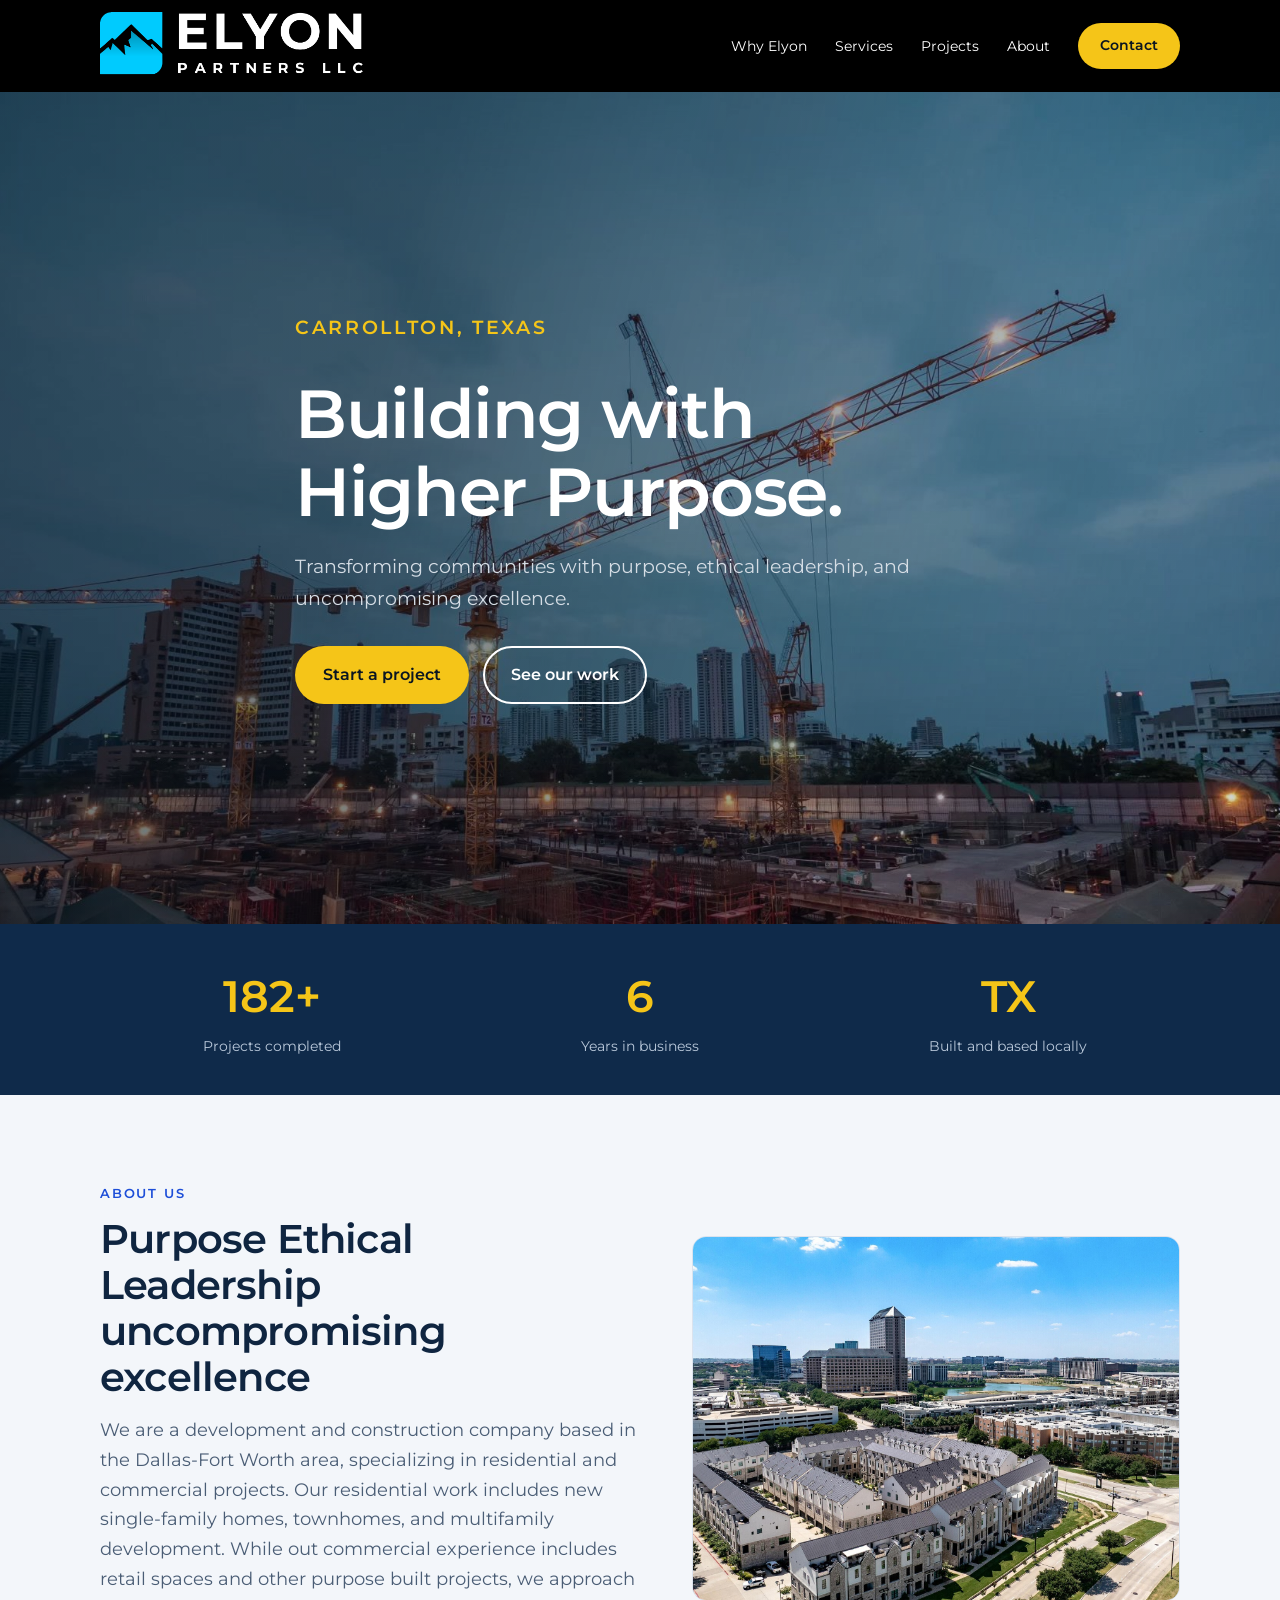
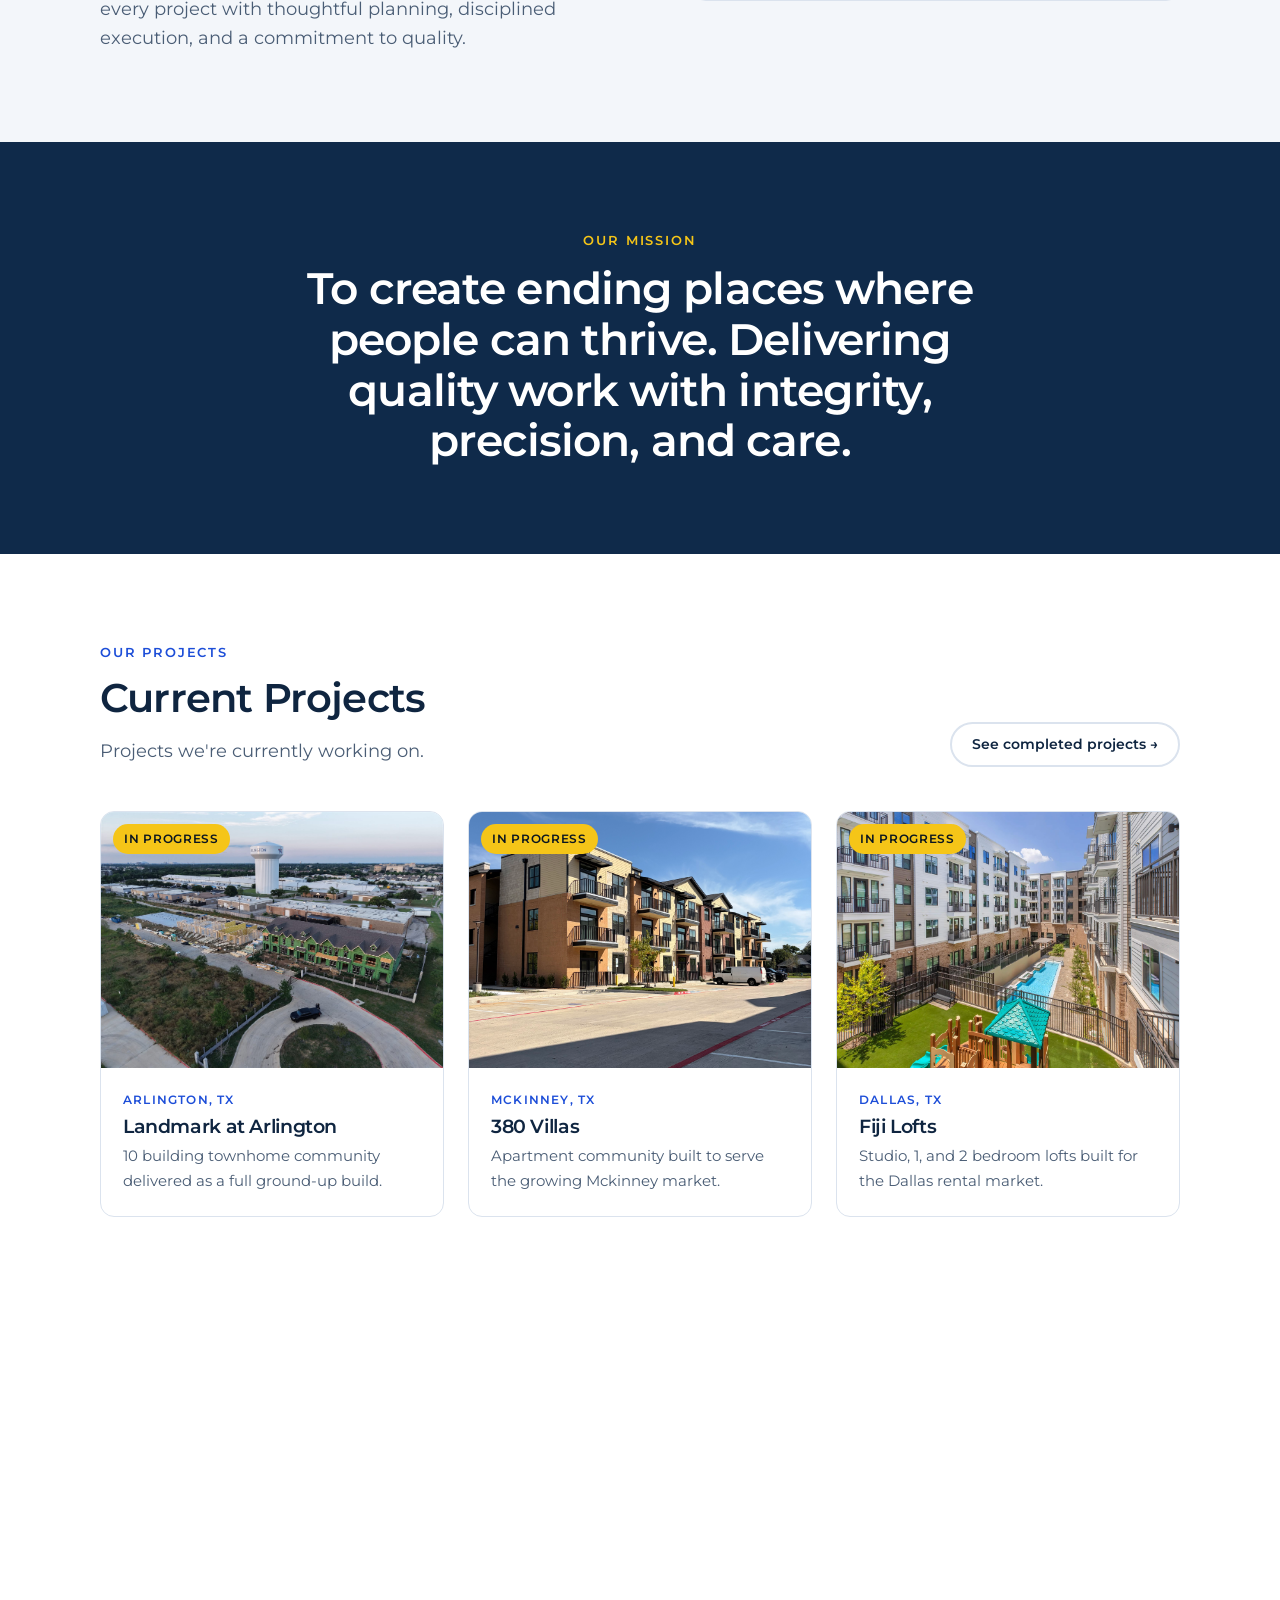
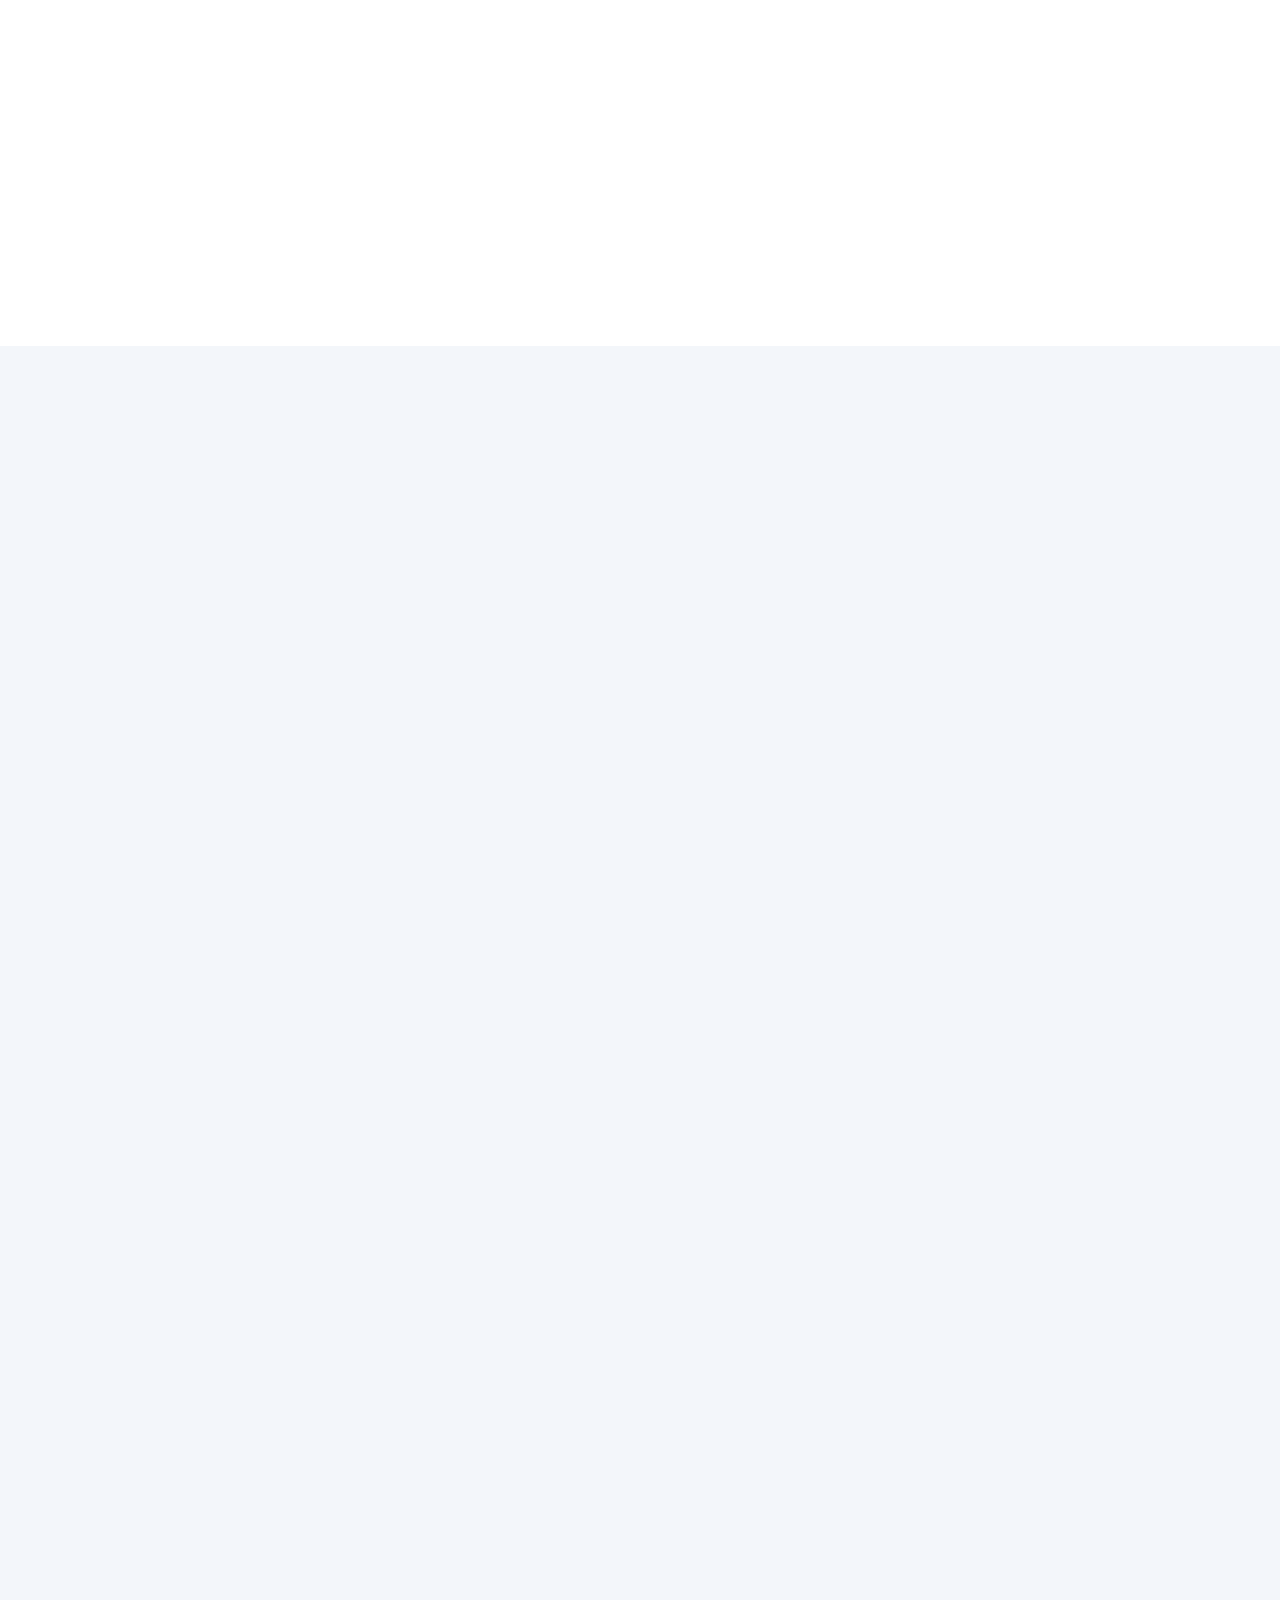
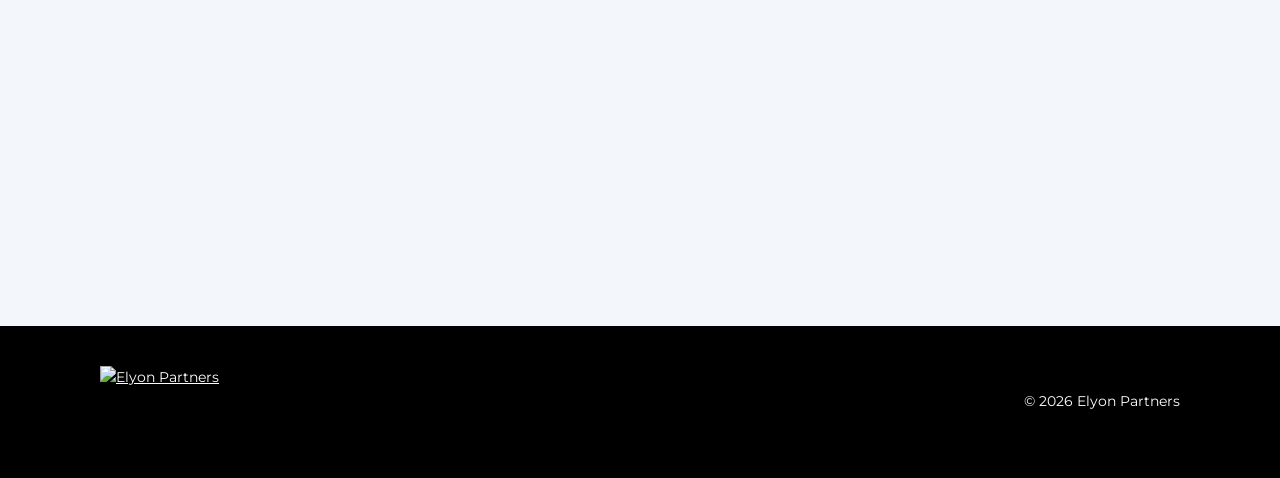
==== commit 0d84264e: "new logo" ====
--- a/index.html
+++ b/index.html
@@ -15,7 +15,7 @@
 
 <header>
   <nav class="wrap" aria-label="Main">
-    <a class="logo" href="#top"><img src="photos/logo.png" alt="Elyon Partners"></a>
+    <a class="logo" href="#top"><img src="photos/logo_white_text.png" alt="Elyon Partners"></a>
     <ul>
       <li><a href="#why">Why Elyon</a></li>
       <li><a href="#services">Services</a></li>
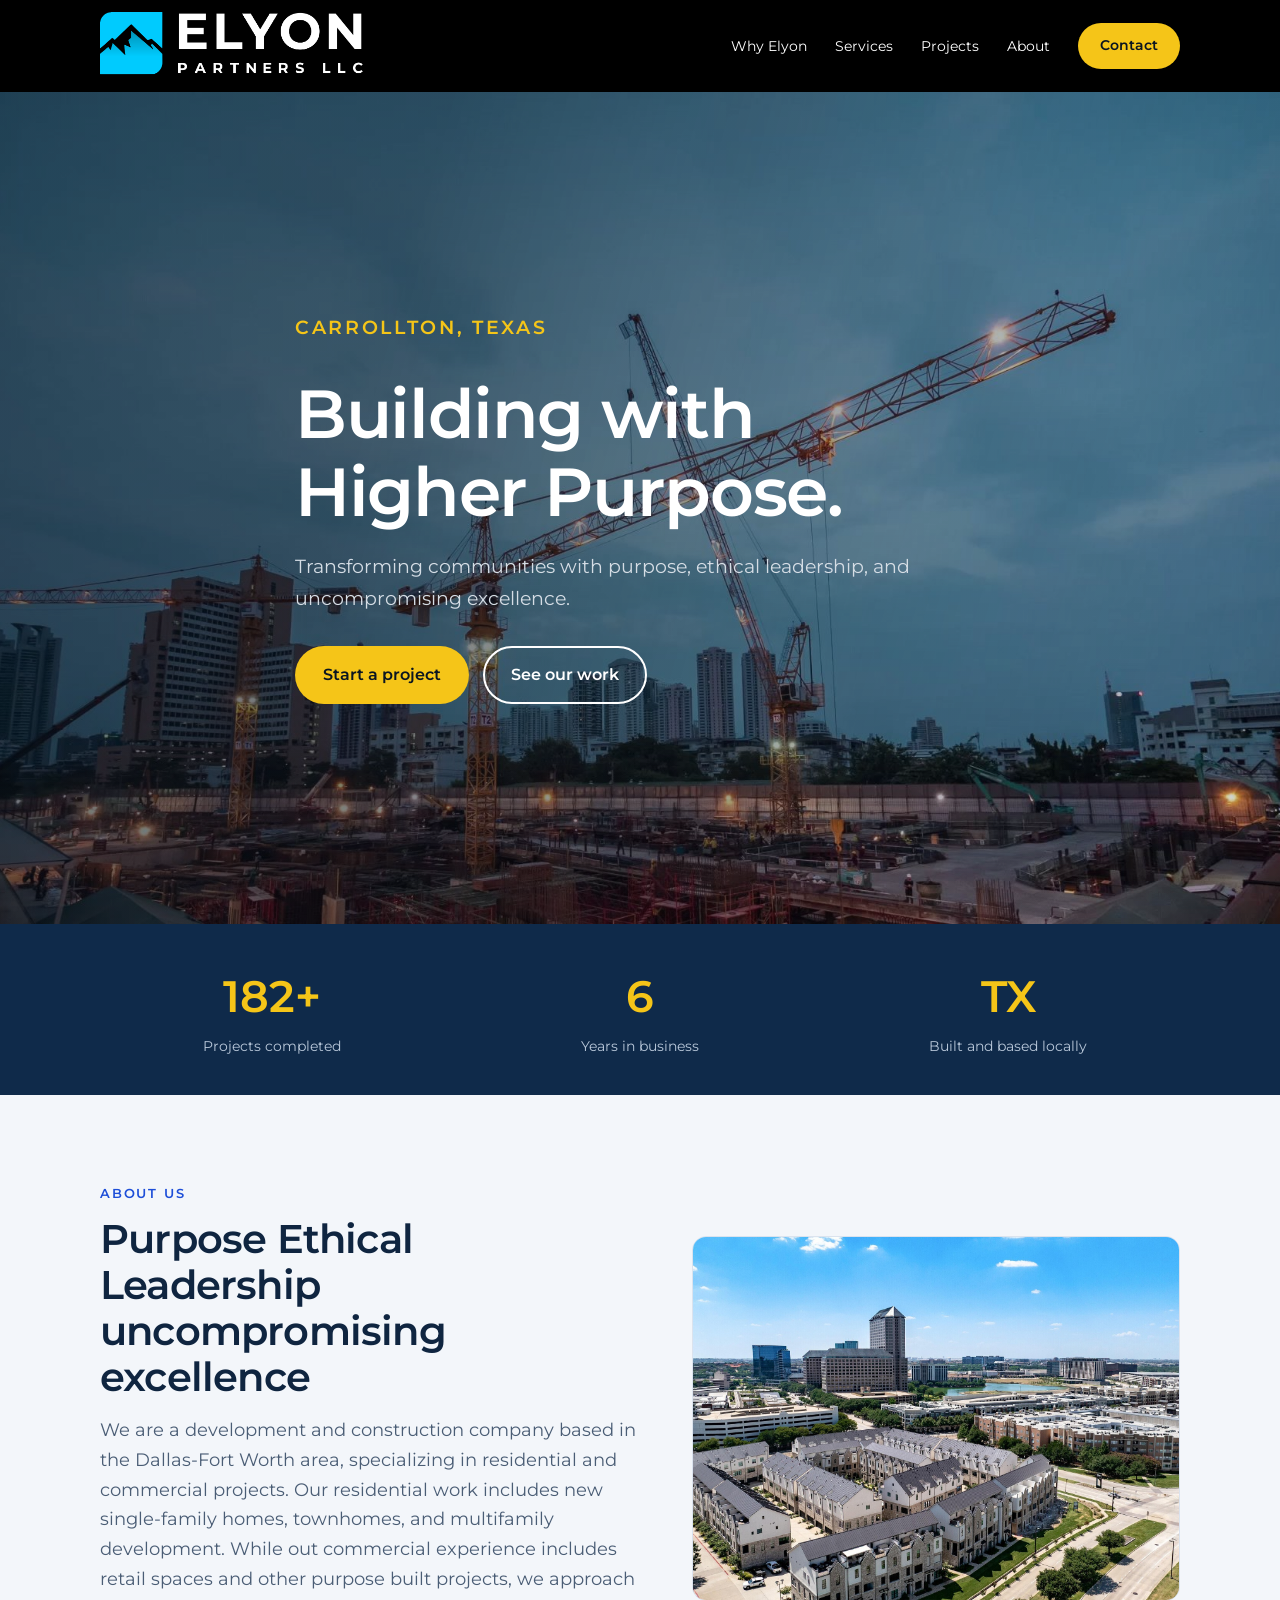
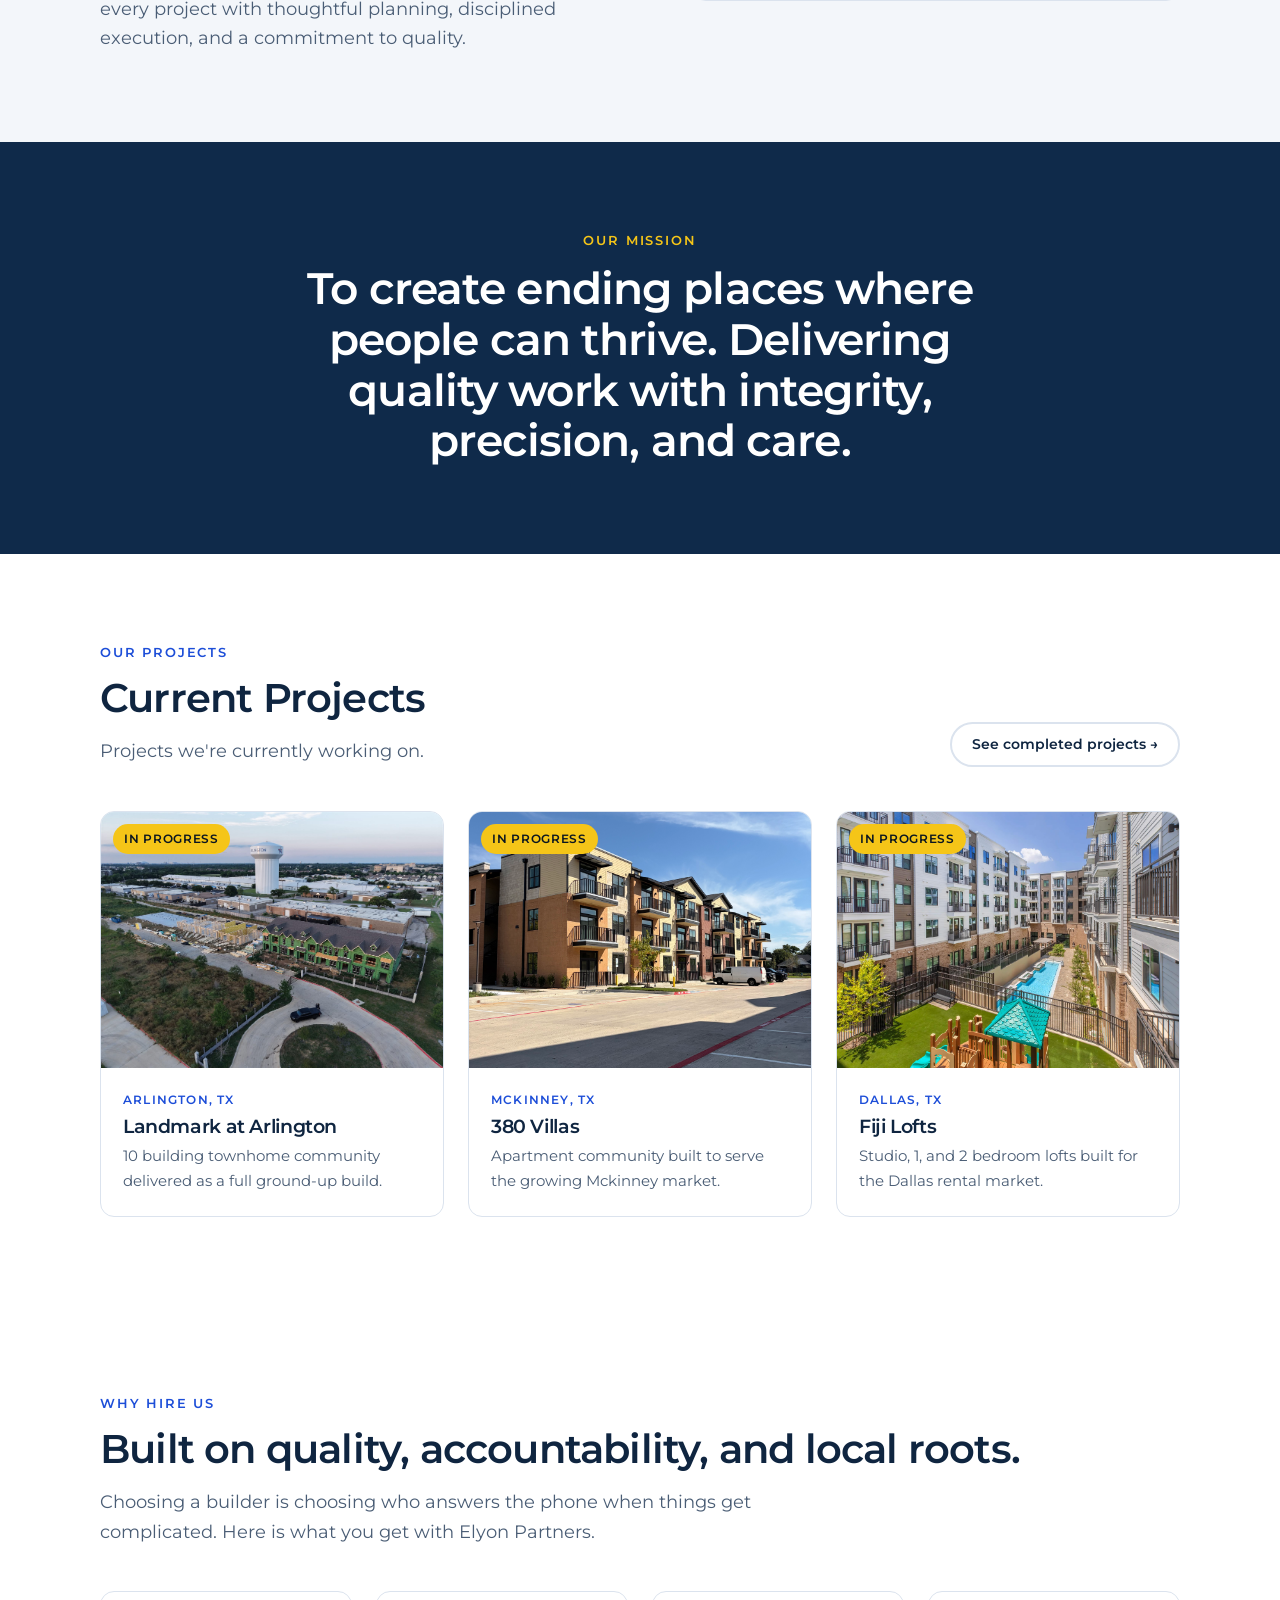
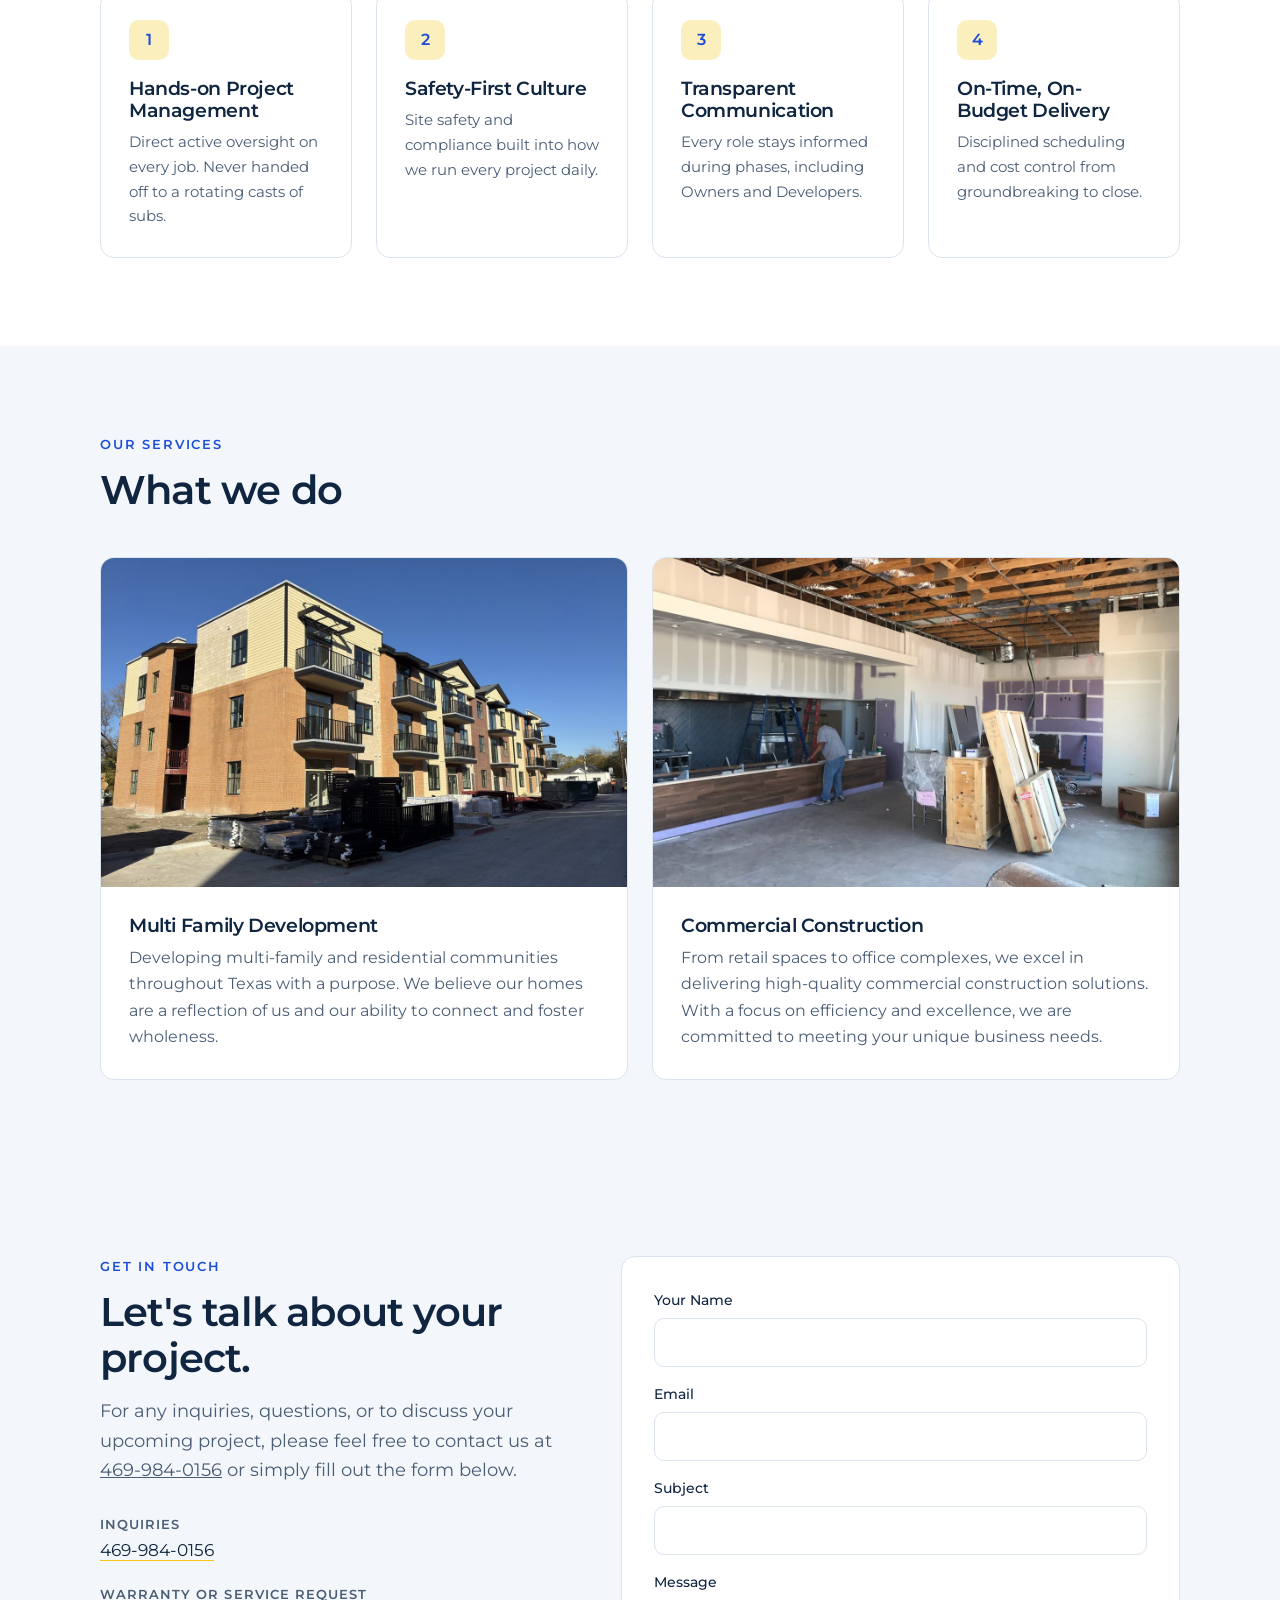
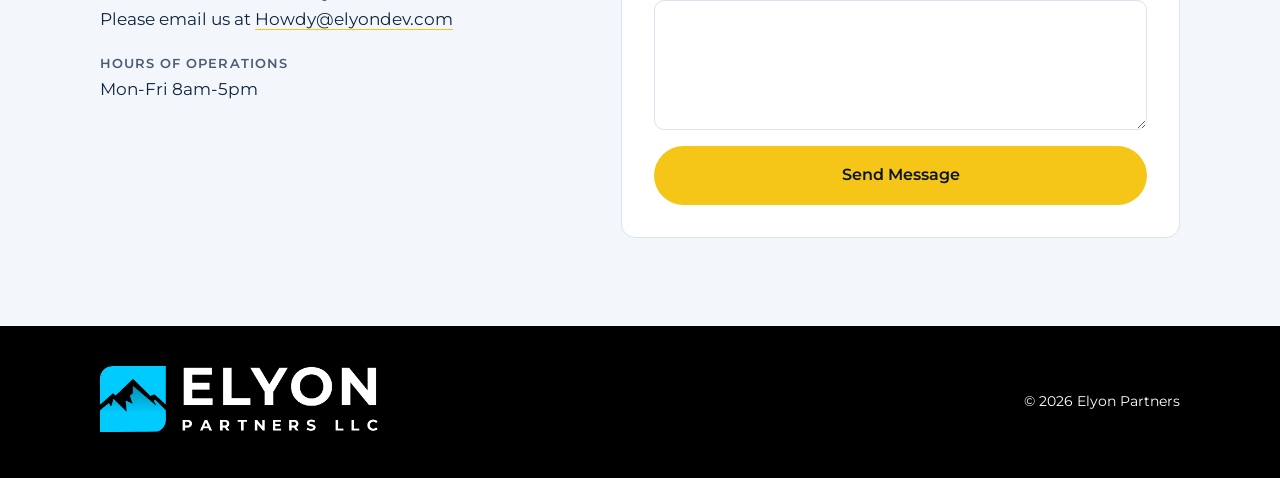
==== commit 77a3f182: "changed more logos" ====
--- a/index.html
+++ b/index.html
@@ -149,7 +149,7 @@
 
 <footer>
   <div class="wrap">
-    <a href="#top"><img src="photos/logo.png" alt="Elyon Partners"></a>
+    <a href="#top"><img src="photos/logo_white_text.png" alt="Elyon Partners"></a>
     <span>© <span id="y"></span> Elyon Partners</span>
   </div>
 </footer>
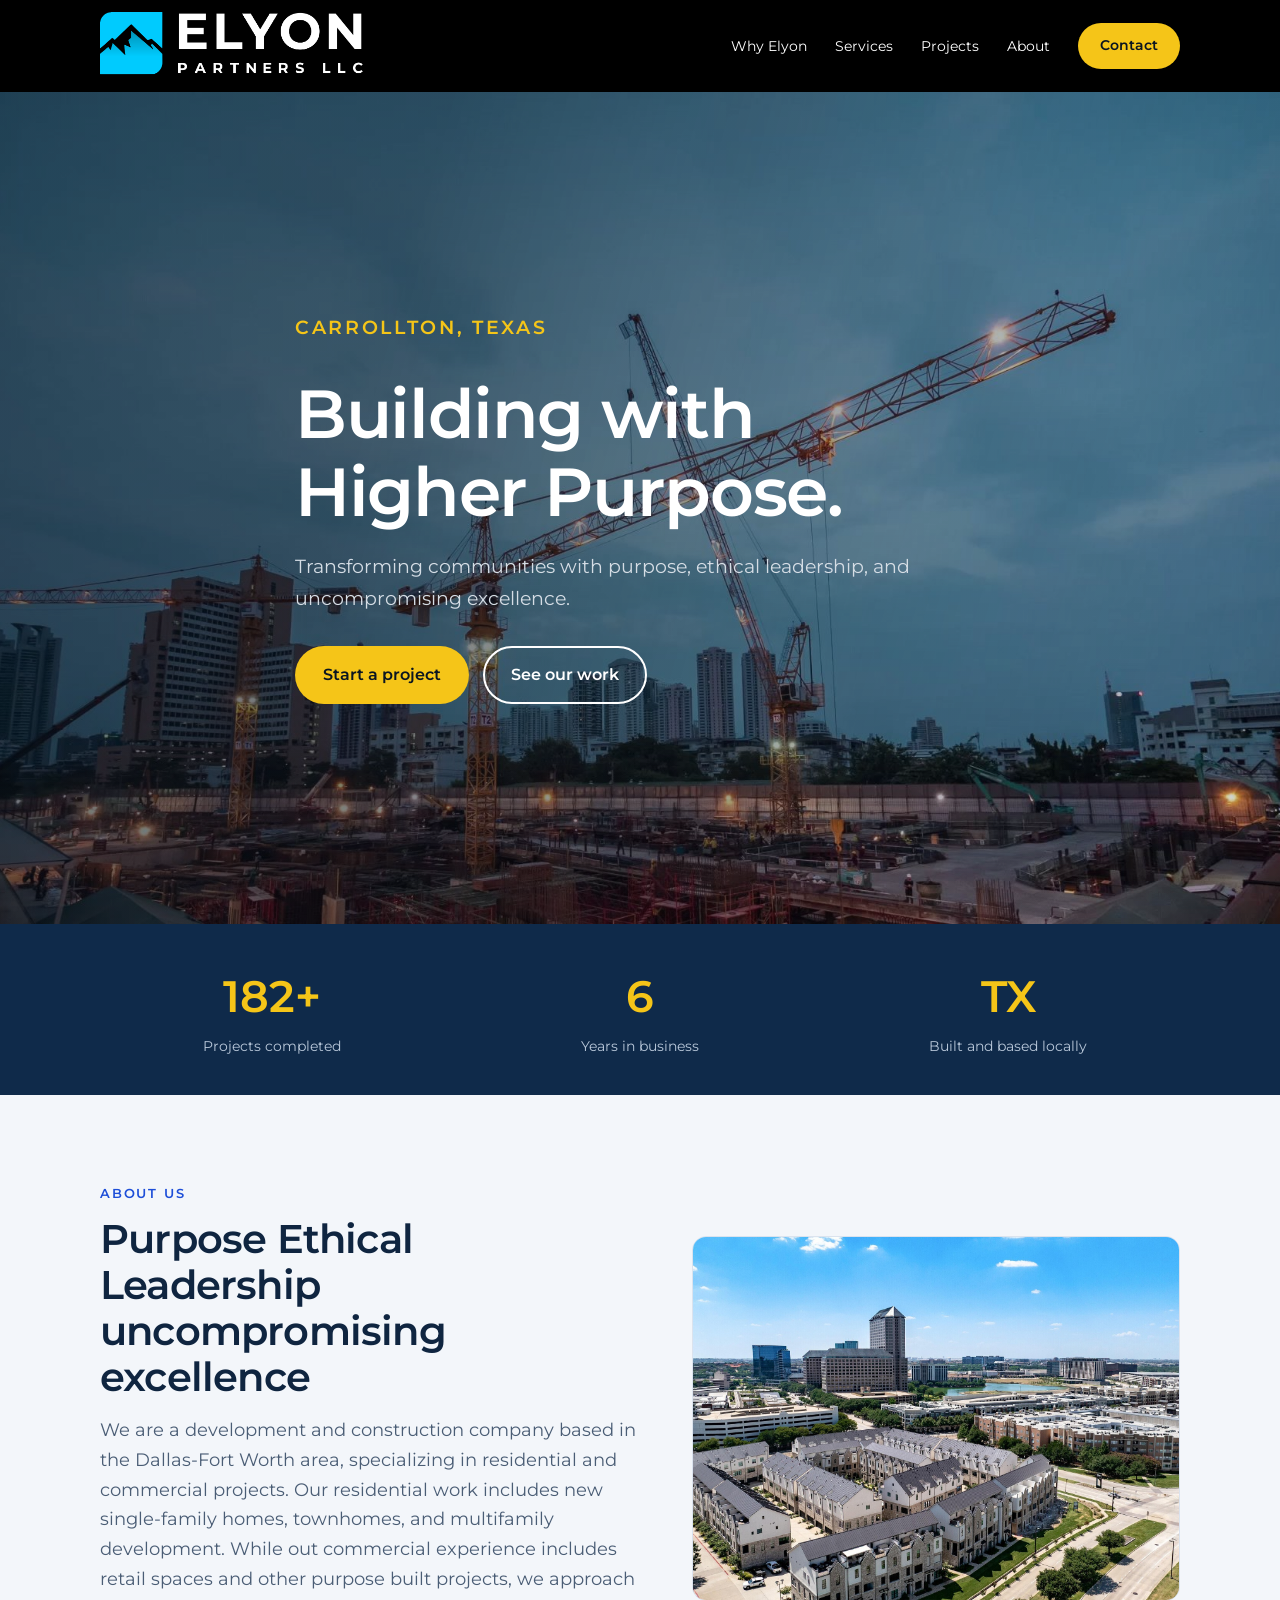
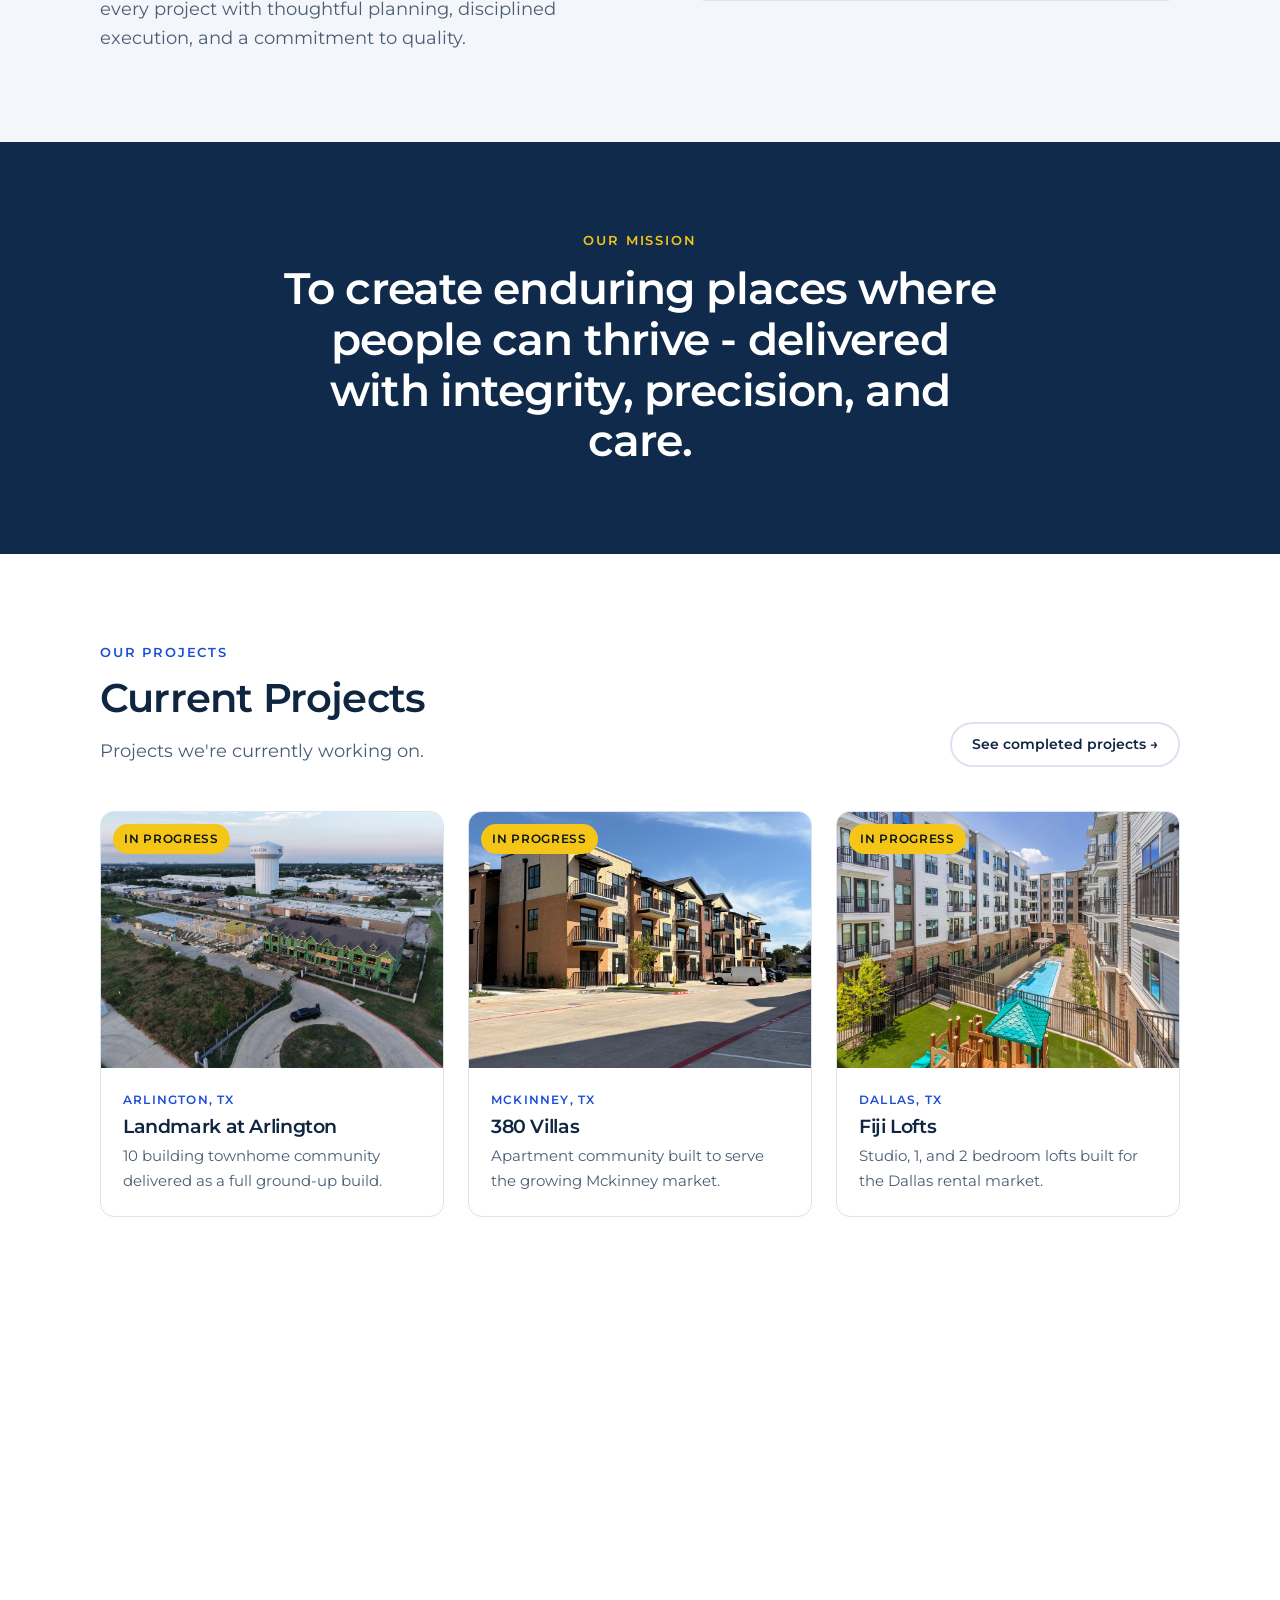
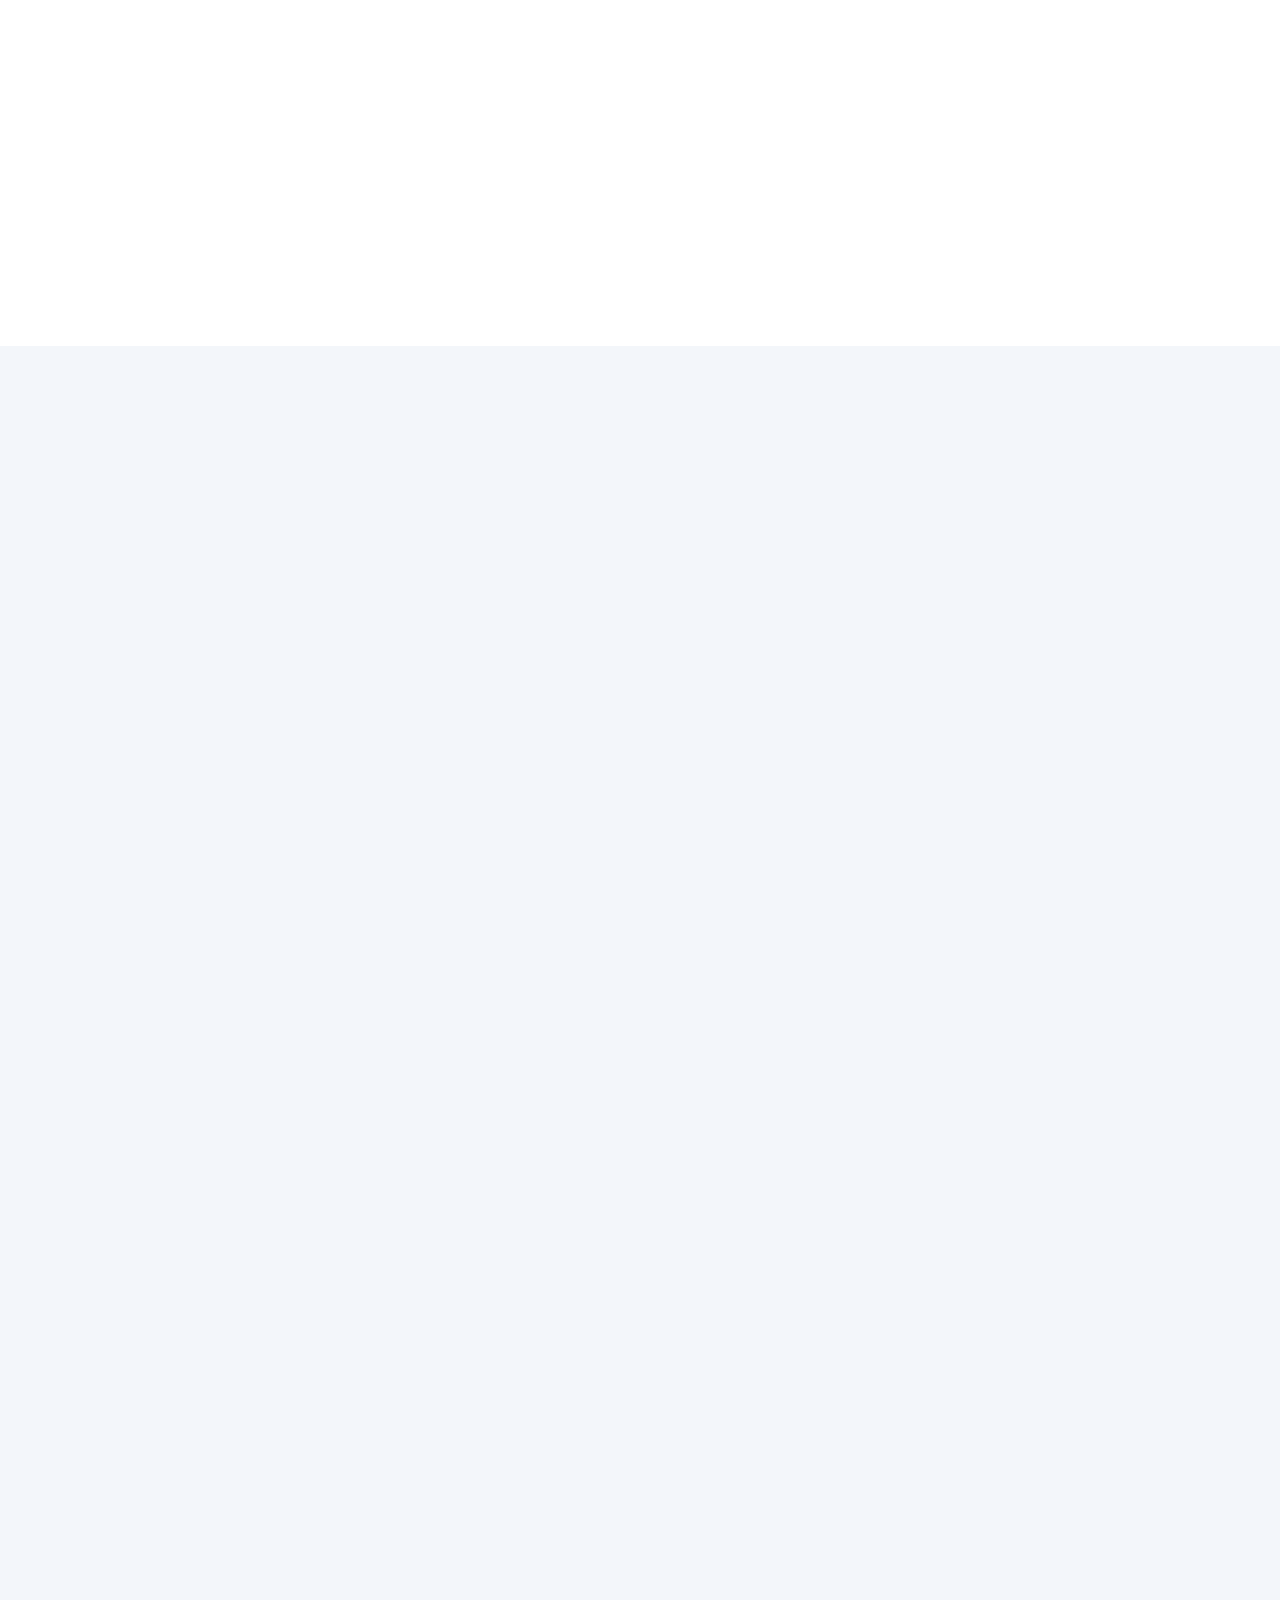
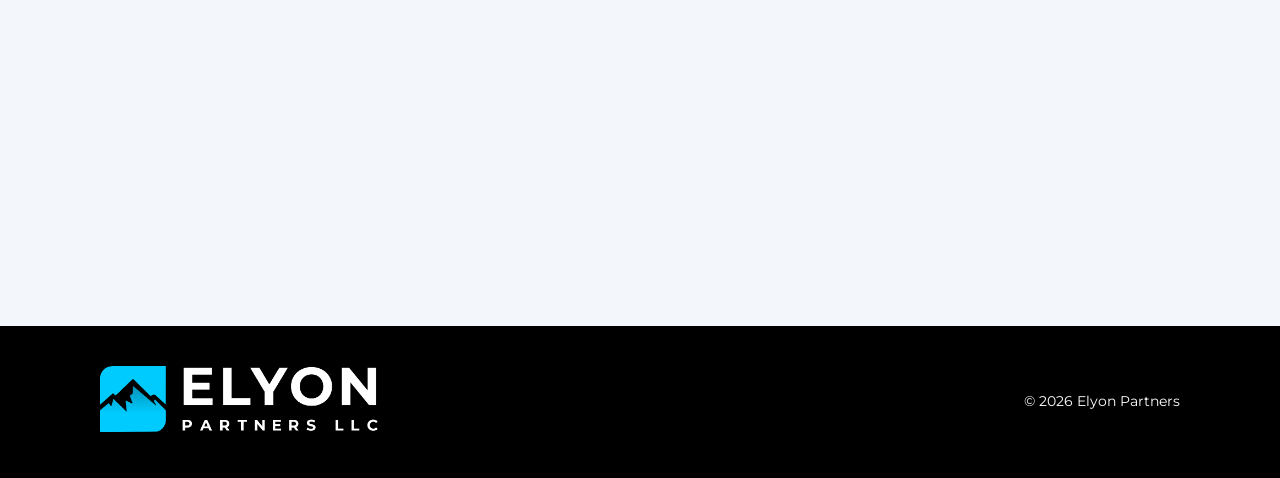
==== commit e1335206: "change some spelling errors" ====
--- a/index.html
+++ b/index.html
@@ -70,7 +70,7 @@
   <section id="mission" class="mission" aria-labelledby="mission-h">
     <div class="wrap">
       <p class="eyebrow reveal">Our mission</p>
-      <h2 class="reveal" id="mission-h">To create ending places where people can thrive. Delivering quality work with integrity, precision, and care.</h2>
+      <h2 class="reveal" id="mission-h">To create enduring places where people can thrive - delivered with integrity, precision, and care.</h2>
     </div>
   </section>
 
@@ -131,12 +131,12 @@
         <p class="lead reveal">For any inquiries, questions, or to discuss your upcoming project, please feel free to contact us at <a data-site="phone" href="tel:+14699840156">469-984-0156</a> or simply fill out the form below.</p>
         <dl class="reveal">
           <div><dt>Inquiries</dt><dd><a data-site="phone" href="tel:+14699840156">469-984-0156</a></dd></div>
-          <div><dt>Warranty or Service Request</dt><dd>Please email us at <a data-site="email" href="mailto:Hello@elyondev.com">Hello@elyondev.com</a></dd></div>
+          <div><dt>Warranty or Service Request</dt><dd>Please email us at <a data-site="email" href="mailto:Howdy@elyondev.com">Howdy@elyondev.com</a></dd></div>
           <div><dt>Hours of Operations</dt><dd data-site="hours">Mon-Fri 8am-5pm</dd></div>
         </dl>
       </div>
       <!-- ponytail: mailto form for local preview; swap for a real endpoint when hosted -->
-      <form class="reveal" action="mailto:Hello@elyondev.com" method="post" enctype="text/plain">
+      <form class="reveal" action="mailto:Howdy@elyondev.com" method="post" enctype="text/plain">
         <label>Your Name<input name="name" required autocomplete="name"></label>
         <label>Email<input name="email" type="email" required autocomplete="email"></label>
         <label>Subject<input name="subject"></label>
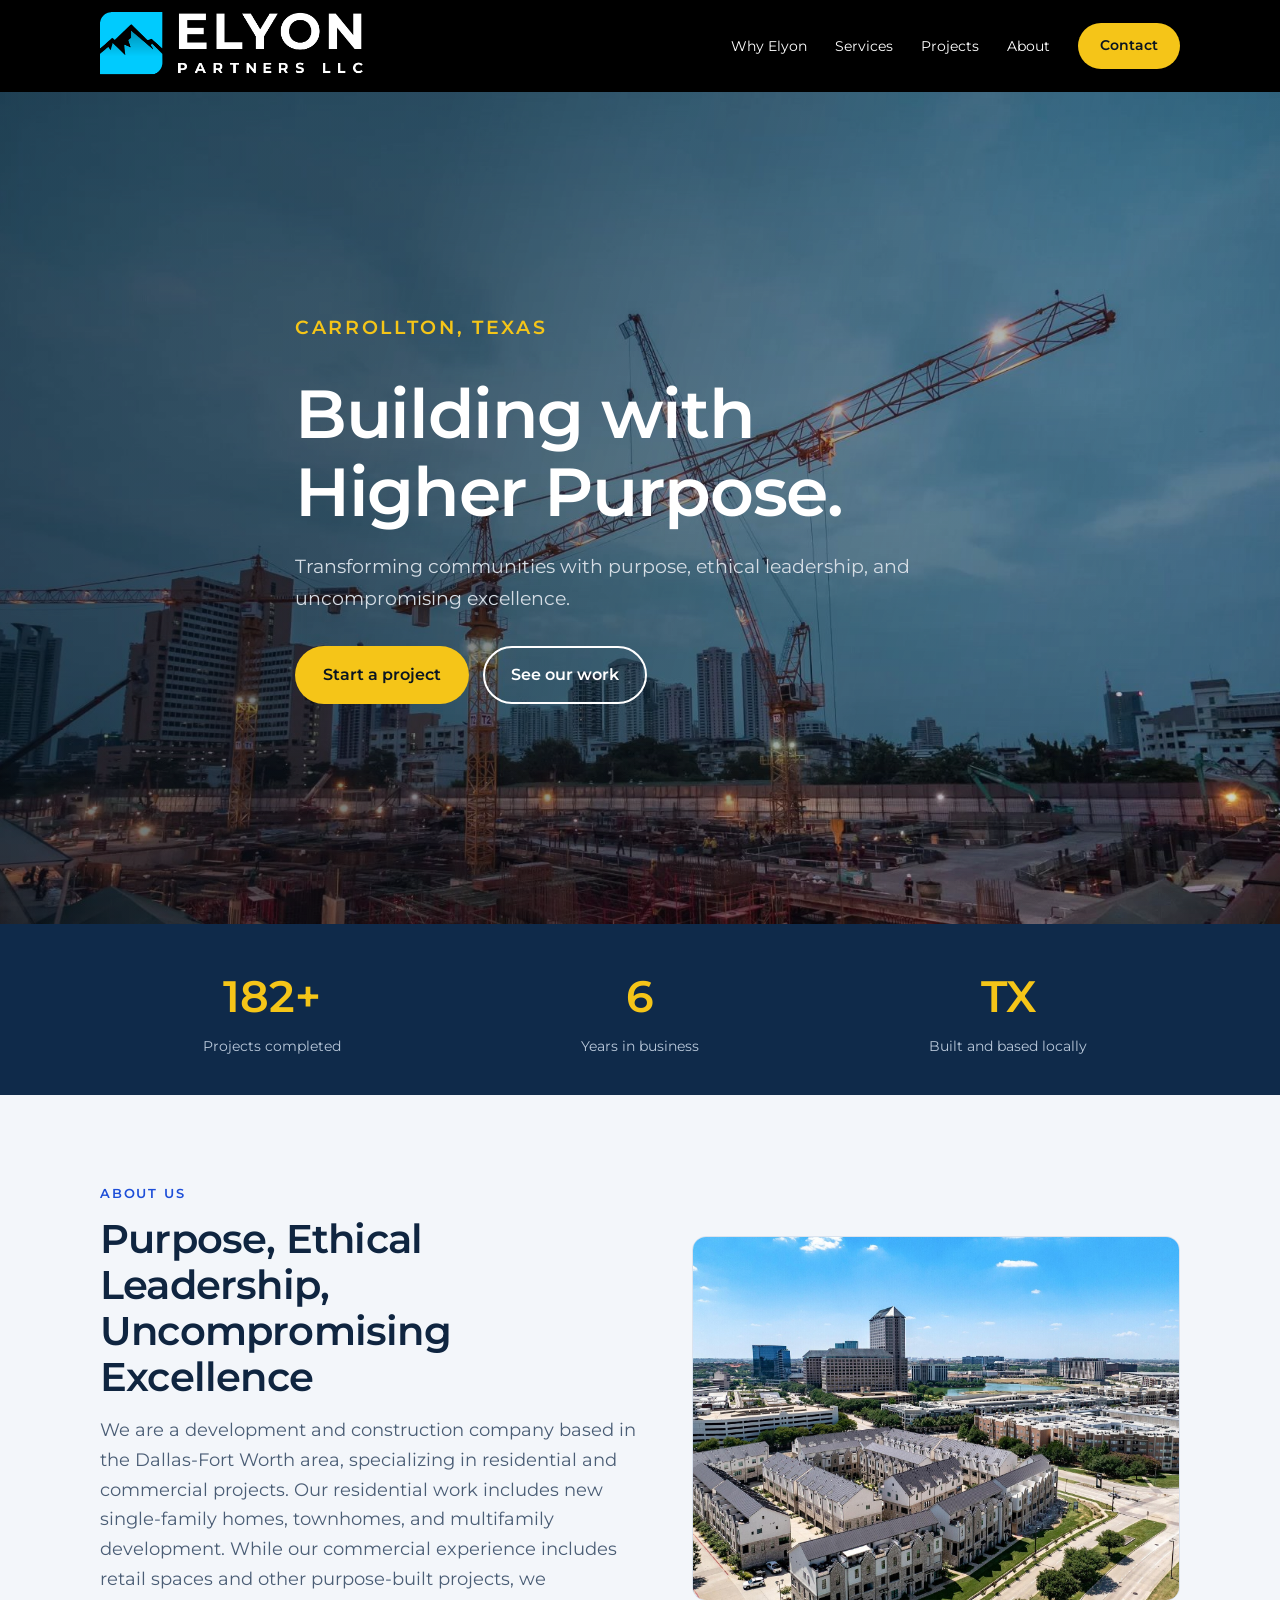
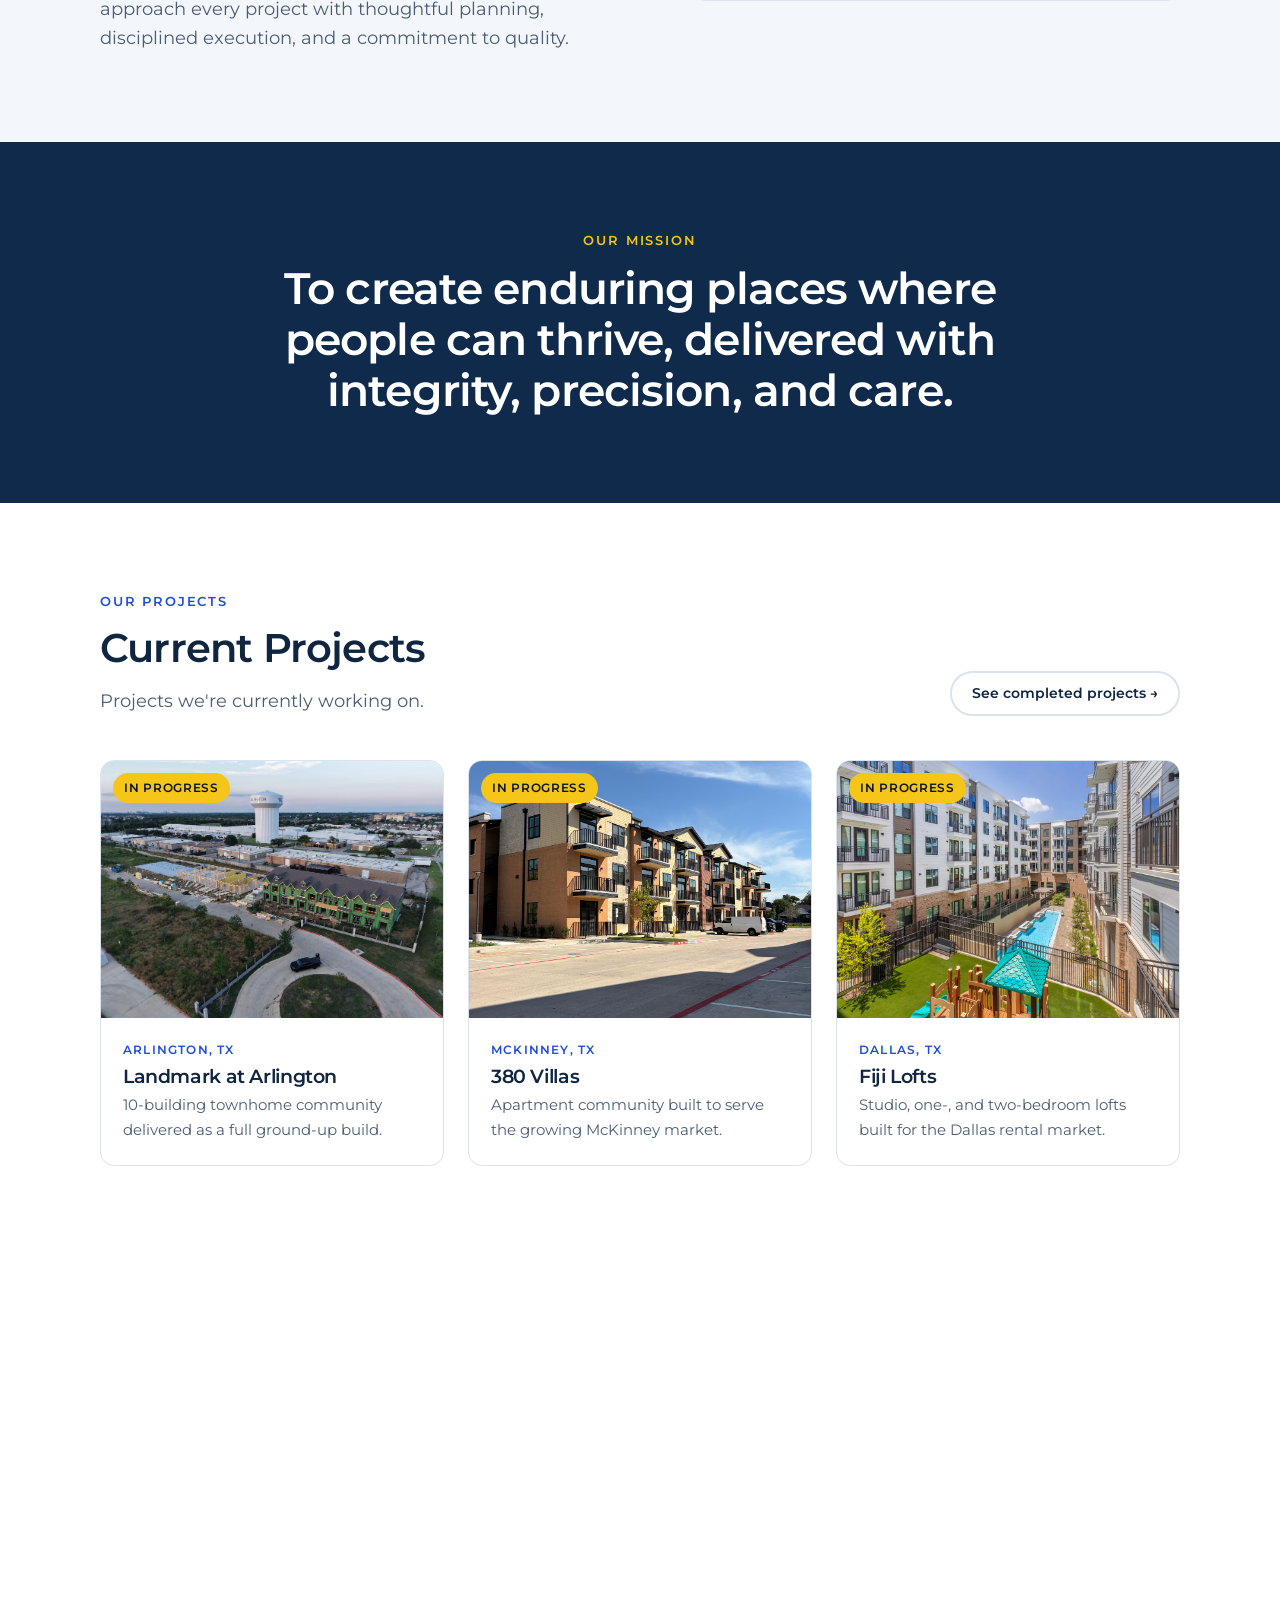
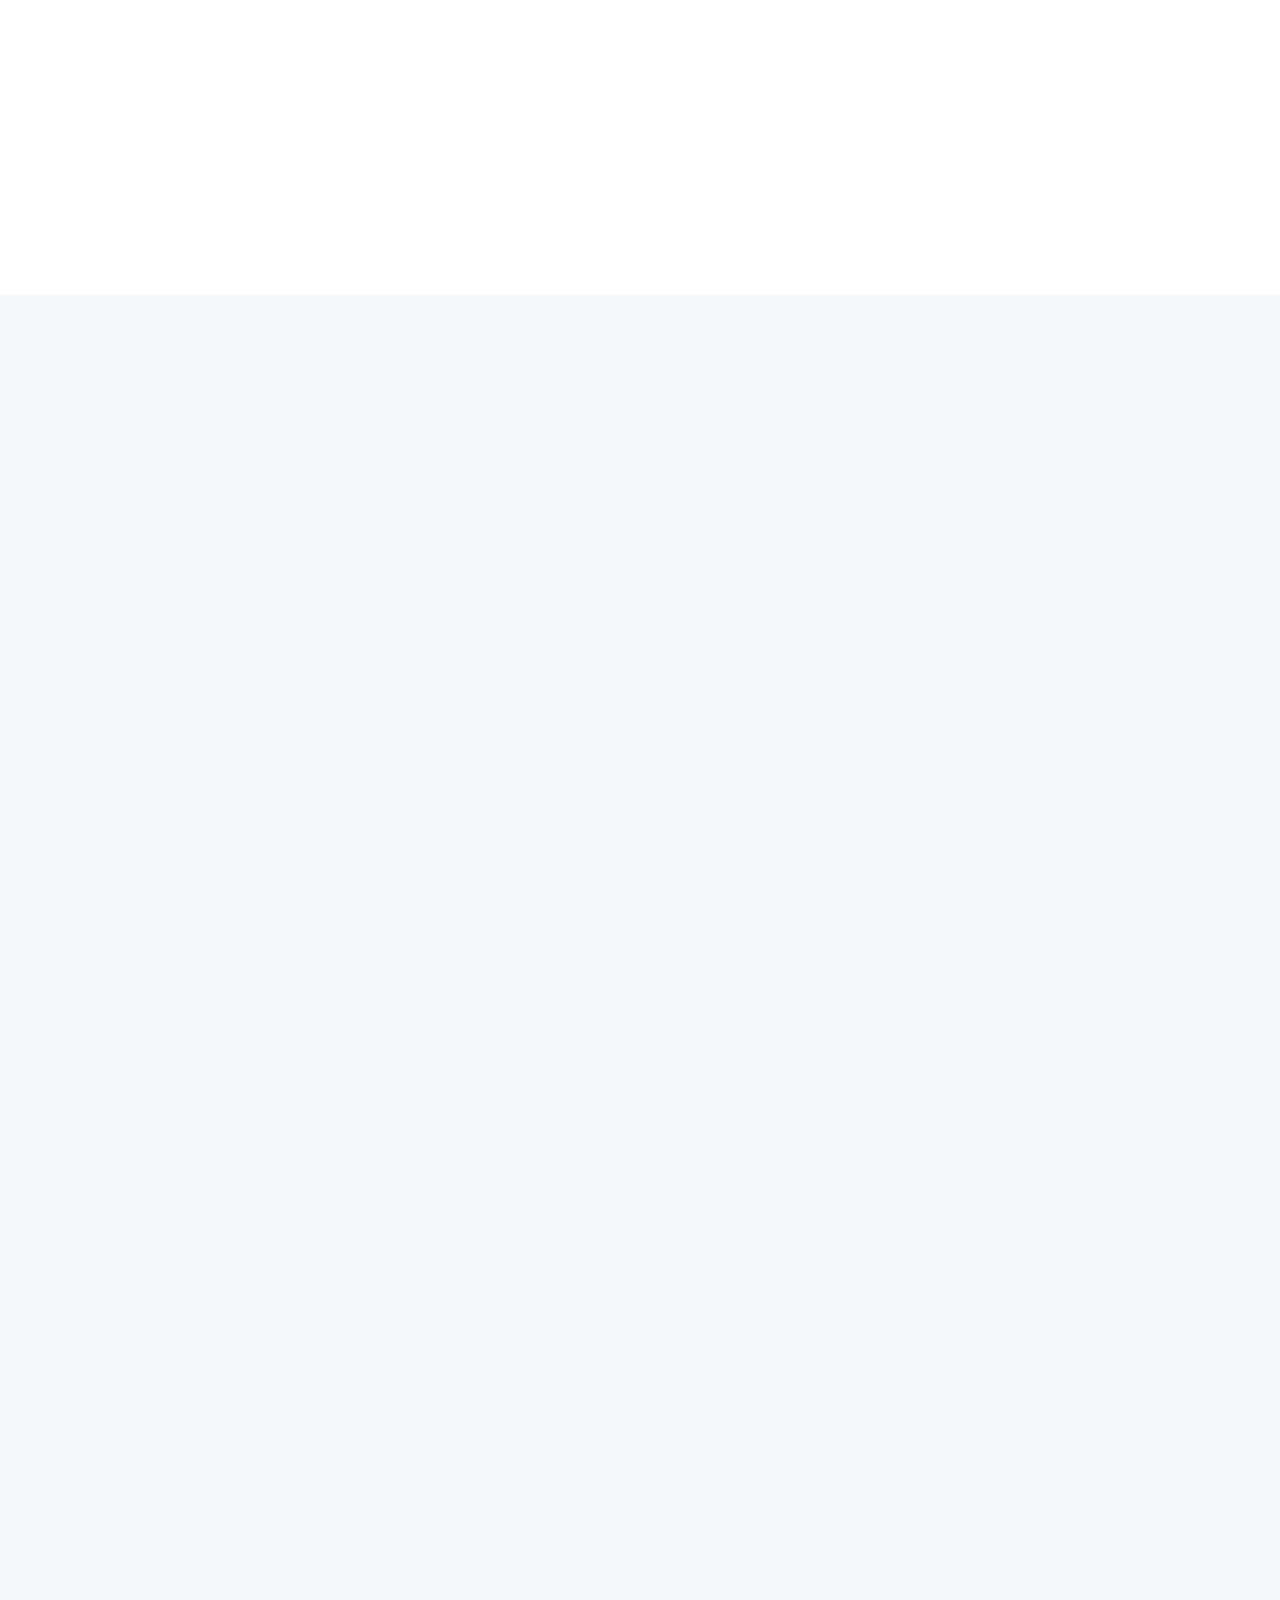
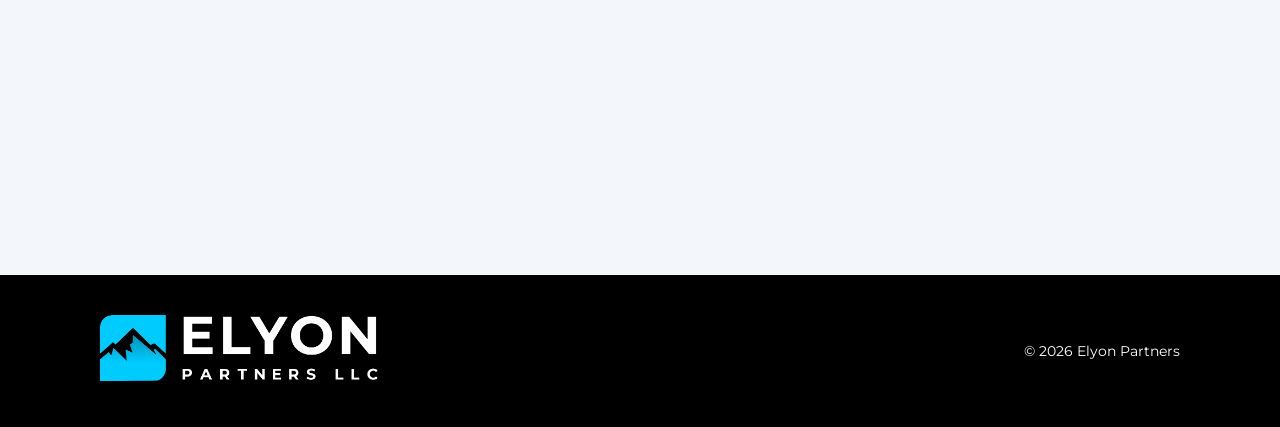
==== commit 6d1c04fc: "Fix spelling and grammar errors Co-Authored-By: Claude Sonnet 5.5 <noreply@anthropic.com>" ====
--- a/index.html
+++ b/index.html
@@ -55,10 +55,10 @@
     <div class="wrap about">
       <div>
         <p class="eyebrow reveal">About us</p>
-        <h2 class="reveal" id="about-h">Purpose Ethical Leadership uncompromising excellence</h2>
+        <h2 class="reveal" id="about-h">Purpose, Ethical Leadership, Uncompromising Excellence</h2>
         <p class="lead reveal">We are a development and construction company based in the Dallas-Fort Worth area, specializing in residential and commercial projects.
-           Our residential work includes new single-family homes, townhomes, and multifamily development. While out commercial experience includes retail spaces and 
-           other purpose built projects, we approach every project with thoughtful planning, disciplined execution, and a commitment to quality.</p>
+           Our residential work includes new single-family homes, townhomes, and multifamily development. While our commercial experience includes retail spaces and 
+           other purpose-built projects, we approach every project with thoughtful planning, disciplined execution, and a commitment to quality.</p>
       </div>
       <!-- Swap src below with your picture, e.g. photos/about.jpg -->
       <figure class="about-img reveal">
@@ -70,7 +70,7 @@
   <section id="mission" class="mission" aria-labelledby="mission-h">
     <div class="wrap">
       <p class="eyebrow reveal">Our mission</p>
-      <h2 class="reveal" id="mission-h">To create enduring places where people can thrive - delivered with integrity, precision, and care.</h2>
+      <h2 class="reveal" id="mission-h">To create enduring places where people can thrive, delivered with integrity, precision, and care.</h2>
     </div>
   </section>
 
@@ -95,9 +95,9 @@
       <h2 class="reveal" id="why-h">Built on quality, accountability, and local roots.</h2>
       <p class="lead reveal">Choosing a builder is choosing who answers the phone when things get complicated. Here is what you get with Elyon Partners.</p>
       <div class="grid g4">
-        <article class="card reveal"><div class="n">1</div><h3>Hands-on Project Management</h3><p>Direct active oversight on every job. Never handed off to a rotating casts of subs.</p></article>
+        <article class="card reveal"><div class="n">1</div><h3>Hands-on Project Management</h3><p>Direct, active oversight on every job. Never handed off to a rotating cast of subs.</p></article>
         <article class="card reveal"><div class="n">2</div><h3>Safety-First Culture</h3><p>Site safety and compliance built into how we run every project daily.</p></article>
-        <article class="card reveal"><div class="n">3</div><h3>Transparent Communication</h3><p>Every role stays informed during phases, including Owners and Developers.</p></article>
+        <article class="card reveal"><div class="n">3</div><h3>Transparent Communication</h3><p>Every role stays informed during every phase, including owners and developers.</p></article>
         <article class="card reveal"><div class="n">4</div><h3>On-Time, On-Budget Delivery</h3><p>Disciplined scheduling and cost control from groundbreaking to close.</p></article>
       </div>
     </div>
@@ -110,7 +110,7 @@
       <div class="grid g2">
         <article class="svc reveal">
           <figure><img src="photos/service-multifamily.jpg" alt="Multi-family community" loading="lazy"></figure>
-          <div><h3>Multi Family Development</h3><p>Developing multi-family and residential communities throughout Texas with a purpose. We believe our homes are a reflection of us and our ability to connect and foster wholeness.</p></div>
+          <div><h3>Multi-Family Development</h3><p>Developing multi-family and residential communities throughout Texas with a purpose. We believe our homes are a reflection of us and our ability to connect and foster wholeness.</p></div>
         </article>
         <article class="svc reveal">
           <figure><img src="photos/service-commercial.jpg" alt="Commercial building" loading="lazy"></figure>
@@ -132,7 +132,7 @@
         <dl class="reveal">
           <div><dt>Inquiries</dt><dd><a data-site="phone" href="tel:+14699840156">469-984-0156</a></dd></div>
           <div><dt>Warranty or Service Request</dt><dd>Please email us at <a data-site="email" href="mailto:Howdy@elyondev.com">Howdy@elyondev.com</a></dd></div>
-          <div><dt>Hours of Operations</dt><dd data-site="hours">Mon-Fri 8am-5pm</dd></div>
+          <div><dt>Hours of Operation</dt><dd data-site="hours">Mon-Fri 8am-5pm</dd></div>
         </dl>
       </div>
       <!-- ponytail: mailto form for local preview; swap for a real endpoint when hosted -->
